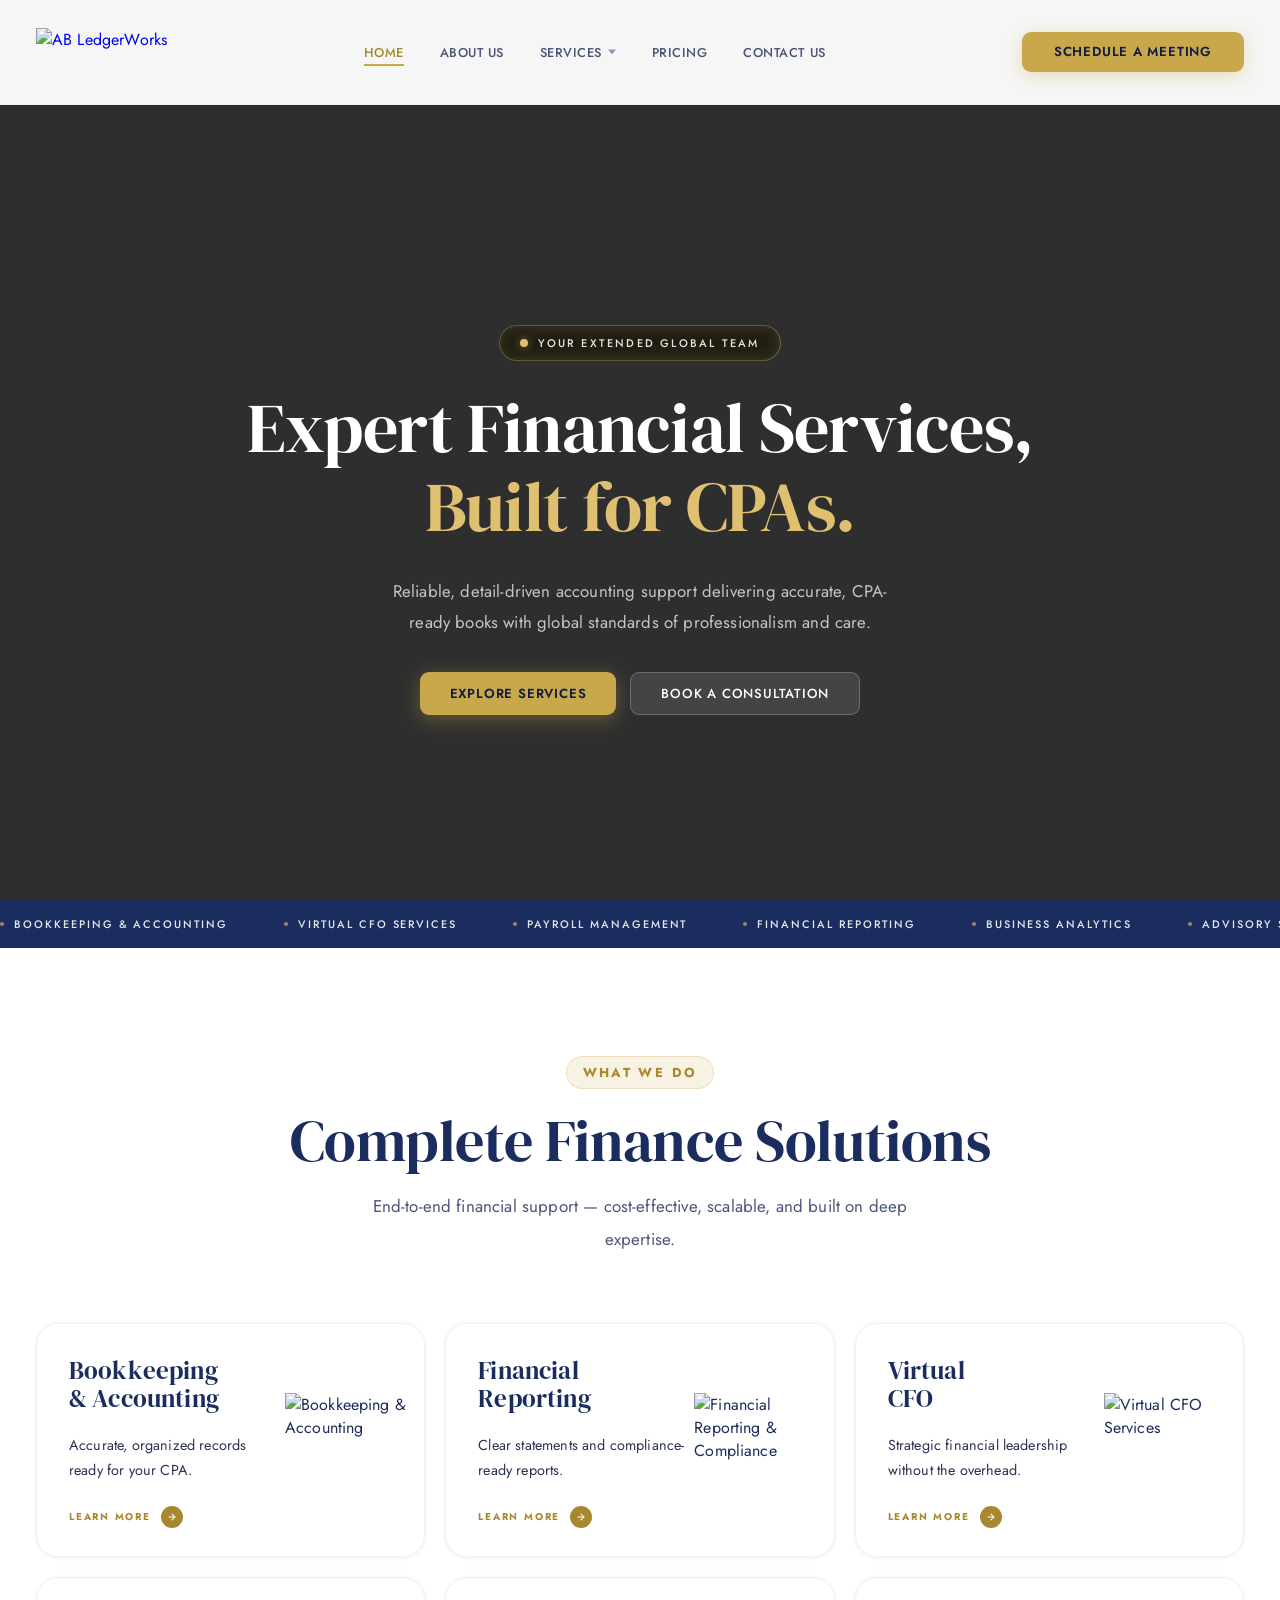
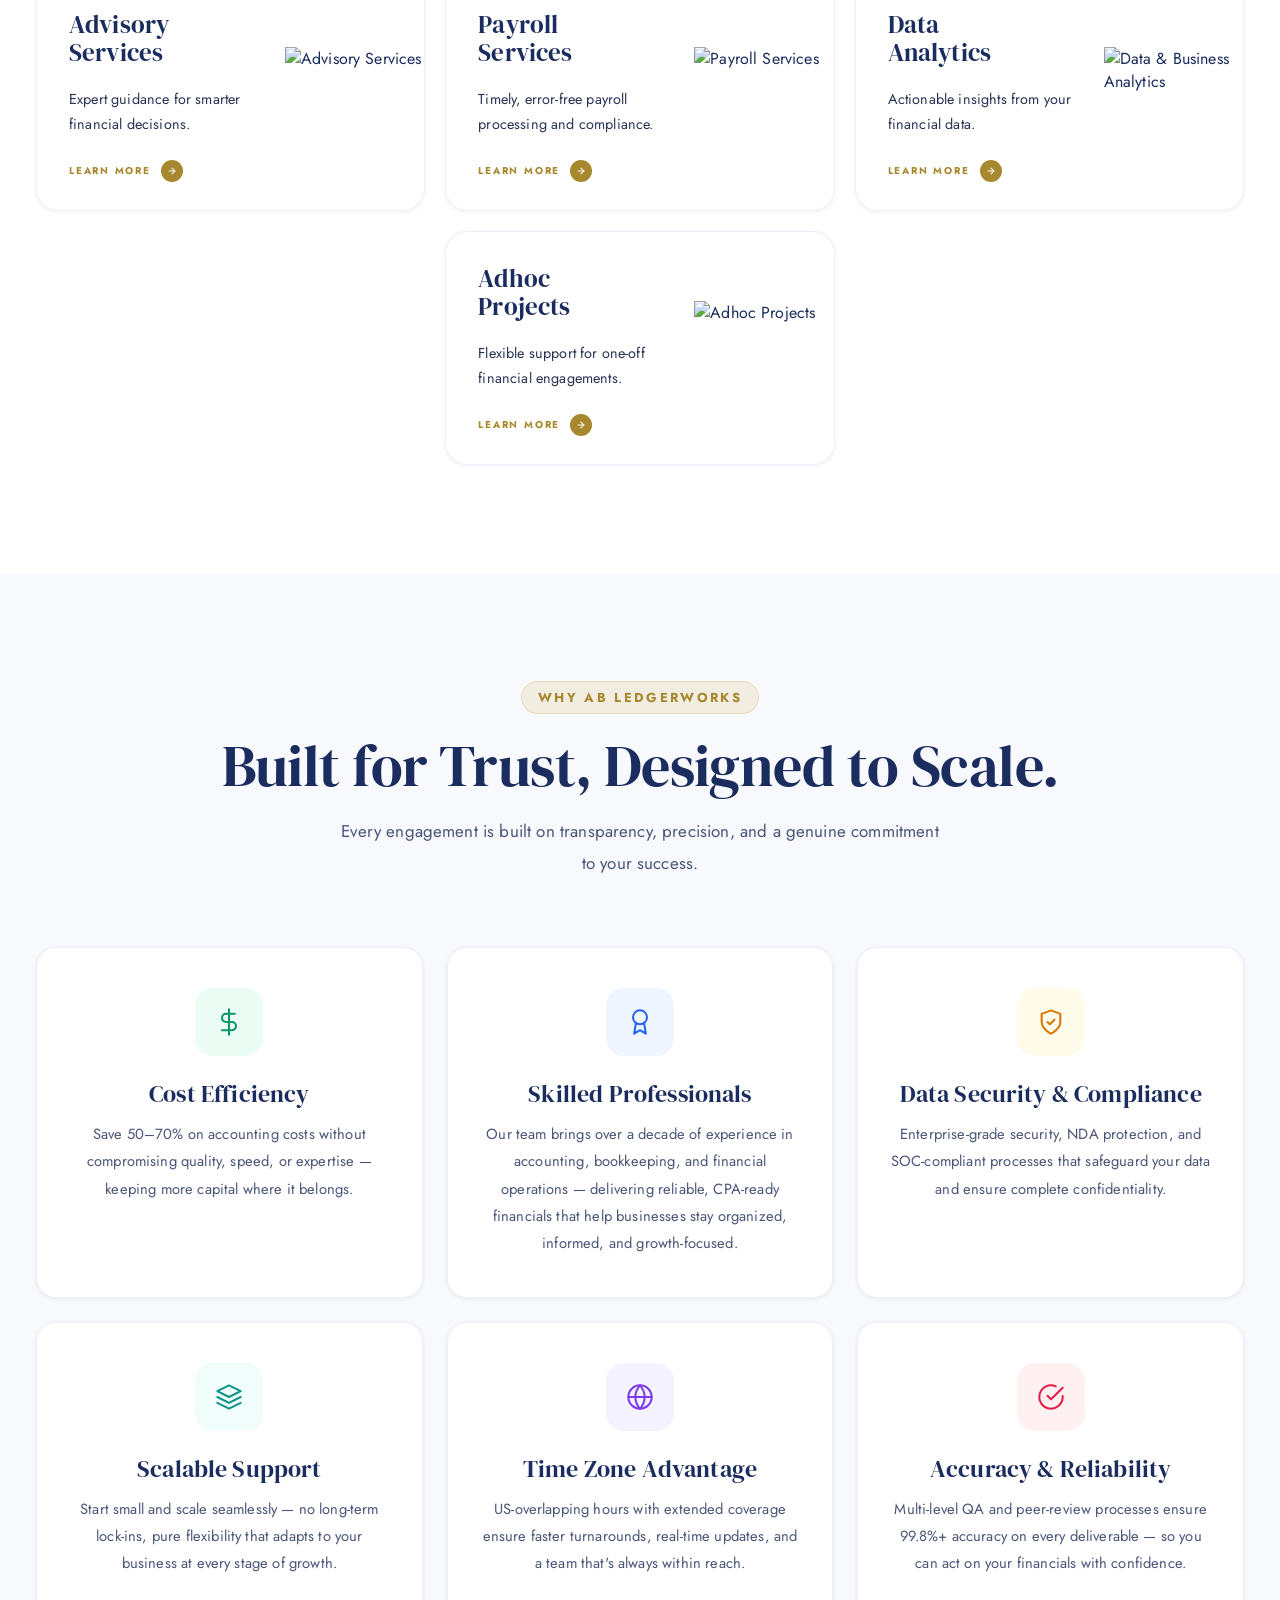
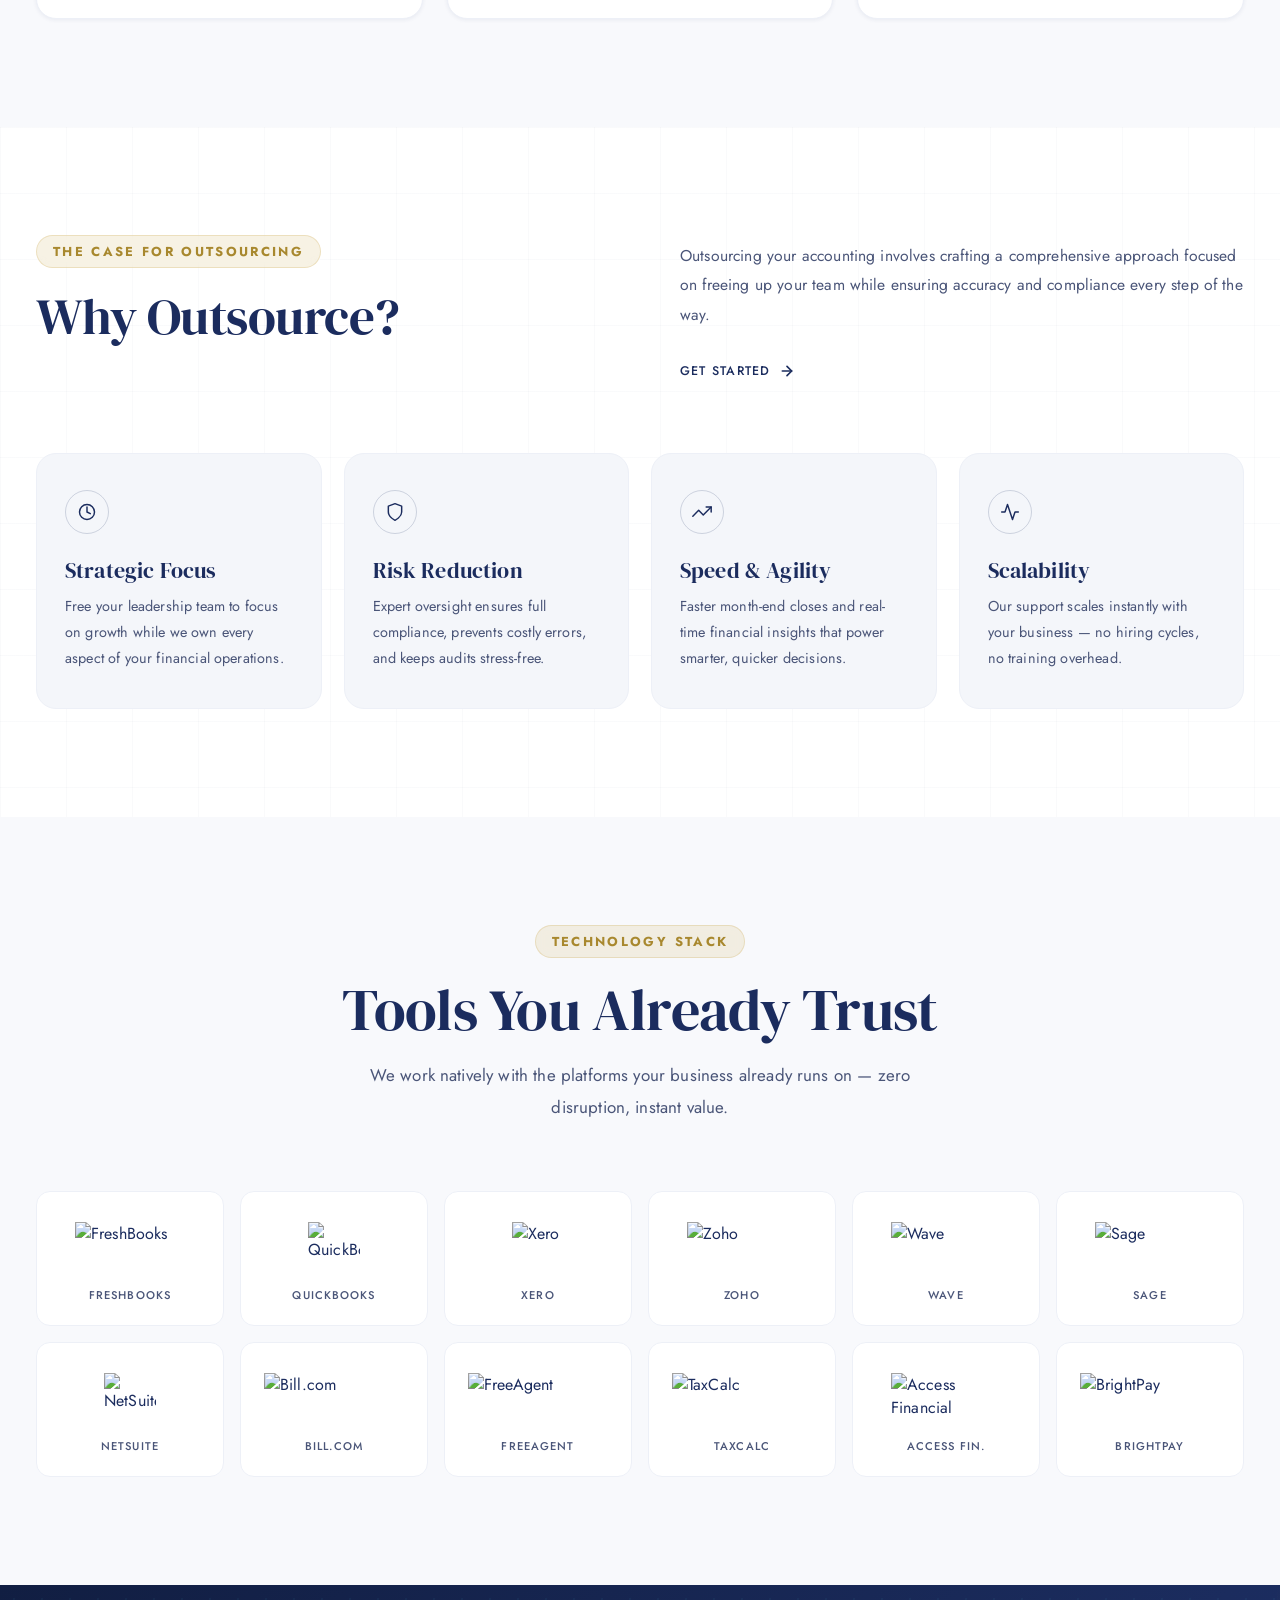
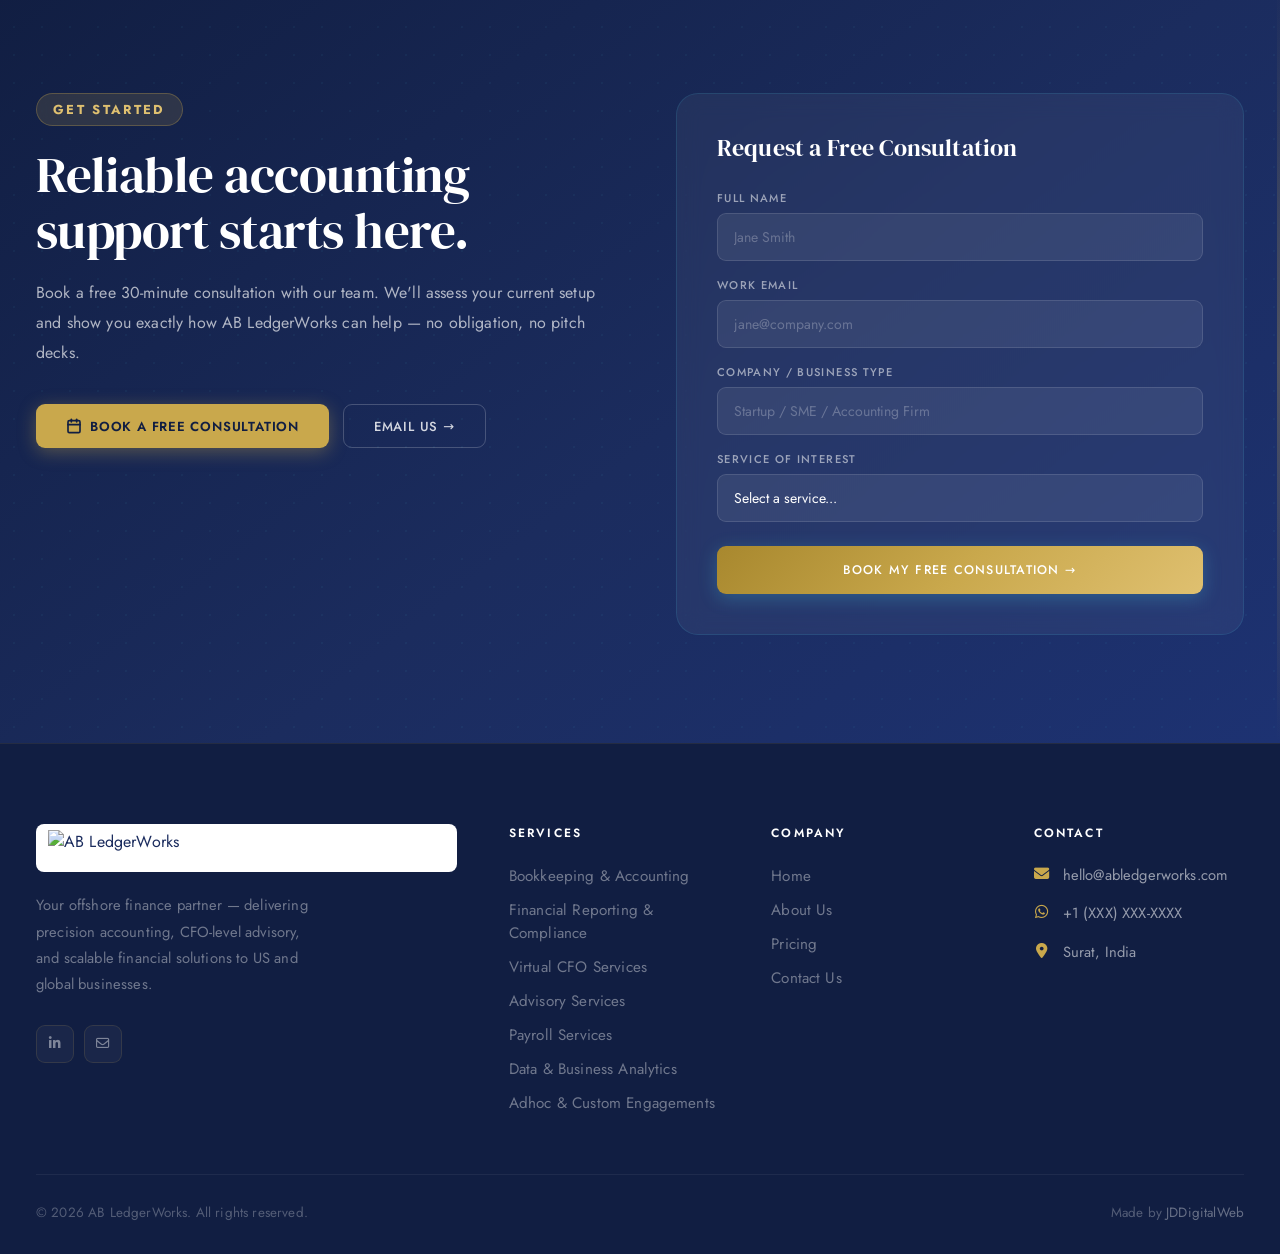
==== index.html @ 90bdaa30 "Consolidate hero animations into global.css utility classes Add .hero-anim-label/title/sub/actions t" ====
﻿<!DOCTYPE html>
<html lang="en">
<head>
<meta charset="UTF-8">
<meta name="viewport" content="width=device-width, initial-scale=1.0">
<title>AB LedgerWorks — Your Extended Global Team</title>
<link href="https://fonts.googleapis.com/css2?family=DM+Serif+Display:ital@0;1&family=Jost:wght@300;400;500;600&display=swap" rel="stylesheet">
<link rel="stylesheet" href="https://cdnjs.cloudflare.com/ajax/libs/font-awesome/6.4.0/css/all.min.css">
<link rel="stylesheet" href="css/global.css">
<script src="js/layout.js" defer></script>
<style>
  /* ── HOME PAGE STYLES ── */


  /* ═══════════════════════════════════════
     HERO
  ═══════════════════════════════════════ */
  #hero {
    width: 100%;
    height: 100vh;
    min-height: 560px;
    position: relative; overflow: hidden;
    display: flex; align-items: center;
    padding: 0;
    background-image: url('hero.jpg');
    background-size: cover; background-position: center top;
  }

  .hero-overlay {
    position: absolute; inset: 0;
    background: rgba(0, 0, 0, 0.82);
  }

  .hero-content {
    position: relative; z-index: 2;
    max-width: 1000px;
    margin: 0 auto;
    text-align: center;
    padding-top: 140px;
  }

  .hero-label {
    display: inline-flex; align-items: center; gap: 10px;
    font-family: var(--font-body);
    font-size: 11px; font-weight: 500; letter-spacing: 0.2em;
    text-transform: uppercase; color: rgba(255,255,255,0.88);
    margin-bottom: 28px;
    background: rgba(201,168,76,0.12);
    border: 1px solid rgba(201,168,76,0.35);
    padding: 9px 20px; border-radius: 100px;
    backdrop-filter: blur(8px);
  }
  .hero-label::before {
    content: ''; display: block; width: 8px; height: 8px;
    border-radius: 50%; flex-shrink: 0;
    background: var(--accent-light);
    box-shadow: 0 0 8px rgba(201,168,76,0.6);
  }


  .hero-label {
  }
  .hero-headline {
    font-family: var(--font-display);
    font-size: clamp(2.8rem, 5.5vw, 4.8rem);
    color: var(--white); line-height: 1.12; margin-bottom: 22px;
    letter-spacing: -0.01em; font-weight: 400;
  }
  .hero-headline em { color: var(--accent-light); font-style: normal; }

  .hero-rotator-wrap {
    display: block;
    position: relative;
    overflow: hidden;
    height: 1.22em;
  }
  .hero-rotator-item {
    display: block;
    position: absolute;
    top: 0; left: 0; right: 0;
    color: var(--accent-light);
    transform: translateY(100%);
    transition: transform 0.5s cubic-bezier(0.22,1,0.36,1);
  }
  .hero-rotator-item.active { transform: translateY(0); }
  .hero-rotator-item.exit   { transform: translateY(-100%); }

  .hero-sub {
    font-family: var(--font-body);
    font-size: 1.05rem; font-weight: 400; color: rgba(255,255,255,0.72);
    line-height: 1.85; max-width: 52ch; margin: 0 auto 34px; letter-spacing: 0.01em;
  }

  .hero-actions {
    display: flex; gap: 14px; flex-wrap: wrap; justify-content: center;
  }

  /* ═══════════════════════════════════════
     MARQUEE
  ═══════════════════════════════════════ */
  .marquee-section { background: var(--navy); padding: 16px 0; overflow: hidden; }
  .marquee-track { display: flex; gap: 56px; animation: marquee 30s linear infinite; white-space: nowrap; }
  .marquee-track:hover { animation-play-state: paused; }
  @keyframes marquee { from{transform:translateX(0);} to{transform:translateX(-50%);} }
  .marquee-item {
    display: flex; align-items: center; gap: 10px;
    color: rgba(255,255,255,0.88); font-family: var(--font-body);
    font-size: 0.68rem; font-weight: 500;
    letter-spacing: 0.18em; text-transform: uppercase; flex-shrink: 0;
  }
  .marquee-dot { width: 4px; height: 4px; border-radius: 50%; background: var(--accent); opacity: 0.75; }

  /* ═══════════════════════════════════════
     SERVICES
  ═══════════════════════════════════════ */
  #services { background: var(--white); }

  .services-intro { text-align: center; max-width: 900px; margin: 0 auto 68px; }
  .services-intro .section-subtitle { margin: 0 auto; }

  .services-grid { display: grid; grid-template-columns: repeat(3, 1fr); gap: 20px; }

  .service-card {
    background: var(--white); border-radius: 22px;
    border: 1px solid var(--grey-100); position: relative; overflow: hidden;
    min-height: 230px; padding: 32px 32px 28px; cursor: default;
    box-shadow: var(--shadow-sm);
    transition: transform 0.3s ease, box-shadow 0.3s ease, border-color 0.3s ease;
  }
  .service-card:hover { transform: translateY(-5px); box-shadow: var(--shadow-lg); border-color: rgba(27,44,94,0.10); }

  .service-card-content { position: relative; z-index: 2; max-width: 65%; }

  .service-title-wrap { margin-bottom: 20px; }
  .service-card-desc {
    font-family: var(--font-body);
    font-size: 0.9rem; font-weight: 400; color: var(--grey-800); line-height: 1.75; margin-bottom: 20px;
  }
  .service-title-main {
    font-family: var(--font-display); font-size: 1.55rem; font-weight: 400;
    color: var(--navy); line-height: 1.15; display: block;
  }
  .service-title-sub {
    font-family: var(--font-display); font-size: 1.55rem; font-weight: 400;
    color: var(--navy); line-height: 1.15; display: block;
  }

  .service-learn-more {
    display: inline-flex; align-items: center; gap: 10px; text-decoration: none;
  }
  .service-learn-btn {
    width: 22px; height: 22px; border-radius: 50%; background: var(--accent-dark);
    display: flex; align-items: center; justify-content: center; flex-shrink: 0;
    transition: background 0.25s, transform 0.25s;
  }
  .service-learn-btn svg { width: 10px; height: 10px; }
  .service-card:hover .service-learn-btn { background: var(--accent-dark); transform: translateX(4px); }
  .service-learn-text {
    font-family: var(--font-body);
    font-size: 0.62rem; font-weight: 700; letter-spacing: 0.18em;
    text-transform: uppercase; color: var(--accent-dark);
  }

  .service-card-visual {
    position: absolute; right: 0; bottom: 0;
    width: 36%; height: 70%; pointer-events: none;
  }
  .service-card-visual img {
    width: 100%; height: 100%; object-fit: contain;
    object-position: right bottom; display: block;
    transition: transform 0.35s ease;
  }
  .service-card:hover .service-card-visual img { transform: scale(1.05) translateY(-5px); }

  .services-grid .service-card:nth-child(7) { grid-column: 2; }

  /* ═══════════════════════════════════════
     WHY US
  ═══════════════════════════════════════ */
  #why-us { background: var(--off-white); }

  .why-us-intro { text-align: center; max-width: 900px; margin: 0 auto 68px; }
  .why-us-intro .section-subtitle { margin: 0 auto; }

  .why-us-grid { display: grid; grid-template-columns: repeat(3, 1fr); gap: 24px; }

  .why-card {
    background: var(--white); border-radius: 20px;
    border: 1px solid var(--grey-100); padding: 40px 32px;
    text-align: center; cursor: default; box-shadow: var(--shadow-sm);
    transition: transform 0.3s ease, box-shadow 0.3s ease, border-color 0.3s ease;
  }
  .why-card:hover { transform: translateY(-5px); box-shadow: var(--shadow-lg); border-color: rgba(27,44,94,0.12); }

  .why-icon-wrap {
    width: 68px; height: 68px; border-radius: 18px;
    display: flex; align-items: center; justify-content: center;
    margin: 0 auto 24px;
  }
  .why-icon-wrap svg { width: 28px; height: 28px; fill: none; stroke-width: 1.75; stroke-linecap: round; stroke-linejoin: round; }

  .wi-green  { background: #ECFDF5; } .wi-green  svg { stroke: #059669; }
  .wi-blue   { background: #EFF6FF; } .wi-blue   svg { stroke: #2563EB; }
  .wi-amber  { background: #FFFBEB; } .wi-amber  svg { stroke: #D97706; }
  .wi-teal   { background: #F0FDFA; } .wi-teal   svg { stroke: #0D9488; }
  .wi-purple { background: #F5F3FF; } .wi-purple svg { stroke: #7C3AED; }
  .wi-rose   { background: #FFF1F2; } .wi-rose   svg { stroke: #E11D48; }

  .why-card-title { font-family: var(--font-display); font-weight: 400; font-size: 1.5rem; color: var(--navy); margin-bottom: 12px; line-height: 1.2; }
  .why-card-desc { font-family: var(--font-body); font-size: 0.92rem; font-weight: 400; color: var(--grey-600); line-height: 1.85; }

  /* ═══════════════════════════════════════
     CTA INTERMEDIATE
  ═══════════════════════════════════════ */
  #cta-intermediate { background: var(--navy); padding: 88px 0; position: relative; overflow: hidden; }
  .cta-int-bg {
    position: absolute; inset: 0;
    background-image: radial-gradient(rgba(27,44,94,0.06) 1.5px, transparent 1.5px);
    background-size: 28px 28px;
  }
  .cta-int-inner {
    position: relative; z-index: 2;
    background: var(--white); border-radius: var(--radius-xl); padding: 64px 60px;
    box-shadow: 0 40px 80px rgba(0,0,0,0.20);
    display: grid; grid-template-columns: 1fr 1fr; gap: 64px; align-items: center;
    overflow: hidden;
  }
  .cta-int-inner::before {
    content: ''; position: absolute; top: -80px; right: -80px;
    width: 260px; height: 260px; border-radius: 50%;
    background: radial-gradient(circle, rgba(43,68,148,0.08), transparent);
    pointer-events: none;
  }
  .cta-int-content { position: relative; z-index: 1; }
  .cta-int-title {
    font-family: var(--font-display);
    font-size: clamp(2rem, 4vw, 2.8rem); color: var(--navy);
    font-weight: 400; margin-bottom: 18px; line-height: 1.1; letter-spacing: -0.01em;
  }
  .cta-int-title span { color: var(--navy-light); }
  .cta-int-desc { font-family: var(--font-body); font-size: 0.98rem; font-weight: 400; color: var(--grey-600); line-height: 1.9; margin-bottom: 36px; }

  .cta-int-visual {
    display: flex; align-items: center; justify-content: center;
    min-height: 260px; position: relative; z-index: 1;
  }

  .finance-illustration { width: 100%; max-width: 580px; height: auto; display: block; object-fit: contain; }

  /* ═══════════════════════════════════════
     WHY OUTSOURCE
  ═══════════════════════════════════════ */
  #why-outsource { background: var(--white); position: relative; overflow: hidden; }
  .why-outsource-grid-bg {
    position: absolute; inset: 0; pointer-events: none;
    background-image:
      linear-gradient(rgba(27,44,94,0.024) 1px, transparent 1px),
      linear-gradient(90deg, rgba(27,44,94,0.024) 1px, transparent 1px);
    background-size: 66px 66px;
  }

  .why-outsource-header {
    display: grid; grid-template-columns: 1fr 1fr; gap: 80px;
    align-items: start; margin-bottom: 72px; position: relative; z-index: 2;
  }
  .why-outsource-title {
    font-family: var(--font-display);
    font-size: clamp(2.4rem, 4.5vw, 3.2rem); color: var(--navy);
    font-weight: 400; line-height: 1.1; letter-spacing: -0.01em;
  }
  .why-outsource-right { padding-top: 6px; }
  .why-outsource-desc { font-family: var(--font-body); font-size: 0.98rem; font-weight: 400; color: var(--grey-600); line-height: 1.9; margin-bottom: 28px; }
  .why-outsource-link {
    display: inline-flex; align-items: center; gap: 8px; color: var(--navy);
    text-decoration: none; font-family: var(--font-body); font-weight: 500;
    font-size: 0.78rem; letter-spacing: 0.1em; text-transform: uppercase;
    transition: color 0.2s, gap 0.2s;
  }
  .why-outsource-link:hover { color: var(--accent-dark); gap: 13px; }

  .why-outsource-cards { display: grid; grid-template-columns: repeat(4, 1fr); gap: 22px; position: relative; z-index: 2; }

  .outsource-card {
    border-radius: 20px; padding: 36px 28px;
    background: #F4F6FA; border: 1px solid var(--grey-100);
    transition: transform 0.3s ease, box-shadow 0.3s ease, background 0.3s ease, border-color 0.3s ease;
    cursor: default;
  }
  .outsource-card:hover { transform: translateY(-4px); box-shadow: var(--shadow-md); background: var(--accent); border-color: var(--accent); }

  .outsource-icon {
    width: 44px; height: 44px; border-radius: 50%;
    display: flex; align-items: center; justify-content: center; margin-bottom: 24px;
    border: 1.5px solid rgba(27,44,94,0.18); background: transparent;
    transition: border-color 0.3s ease;
  }
  .outsource-icon svg { width: 20px; height: 20px; stroke: var(--navy); stroke-width: 1.75; fill: none; stroke-linecap: round; stroke-linejoin: round; transition: stroke 0.3s ease; }
  .outsource-card:hover .outsource-icon { border-color: rgba(255,255,255,0.40); }
  .outsource-card:hover .outsource-icon svg { stroke: var(--white); }

  .outsource-card-title { font-family: var(--font-display); font-weight: 400; font-size: 1.35rem; color: var(--navy); margin-bottom: 10px; line-height: 1.2; transition: color 0.3s ease; }
  .outsource-card:hover .outsource-card-title { color: var(--white); }
  .outsource-card-desc { font-family: var(--font-body); font-size: 0.9rem; font-weight: 400; color: var(--grey-600); line-height: 1.8; transition: color 0.3s ease; }
  .outsource-card:hover .outsource-card-desc { color: rgba(255,255,255,0.80); }

  /* ═══════════════════════════════════════
     TOOLS
  ═══════════════════════════════════════ */
  #tools { background: var(--off-white); }

  .tools-intro { text-align: center; max-width: 900px; margin: 0 auto 68px; }
  .tools-intro .section-subtitle { margin: 0 auto; }

  .tools-grid { display: grid; grid-template-columns: repeat(6, 1fr); gap: 16px; }

  .tool-item {
    background: var(--white); border: 1px solid var(--grey-100); border-radius: var(--radius);
    padding: 30px 16px 22px;
    display: flex; flex-direction: column; align-items: center; justify-content: space-between; gap: 14px;
    position: relative; overflow: hidden;
    transition: transform 0.3s ease, box-shadow 0.3s ease, border-color 0.3s ease;
    cursor: default;
  }
  .tool-item::after {
    content: ''; position: absolute; bottom: 0; left: 0; right: 0; height: 3px;
    background: linear-gradient(90deg, var(--navy-deep), var(--navy-light), #5B8FD4);
    transform: scaleX(0); transform-origin: left; transition: transform 0.3s ease;
  }
  .tool-item:hover { transform: translateY(-5px); box-shadow: var(--shadow-md); border-color: transparent; }
  .tool-item:hover::after { transform: scaleX(1); }
  .tool-item img { width: 52px; height: 52px; object-fit: contain; transition: transform 0.3s ease; }
  .tool-item img.logo-wide  { width: 110px; height: 46px; }
  .tool-item img.logo-xwide { width: 140px; height: 42px; }
  .tool-item:hover img { transform: scale(1.08); }
  .tool-item-name { font-family: var(--font-body); font-size: 0.7rem; font-weight: 500; color: var(--grey-600); text-align: center; letter-spacing: 0.1em; text-transform: uppercase; line-height: 1.3; }

  /* ═══════════════════════════════════════
     CTA FINAL
  ═══════════════════════════════════════ */
  #cta {
    background: linear-gradient(142deg, var(--navy-deep) 0%, var(--navy) 55%, #1d3272 100%);
    position: relative; overflow: hidden;
  }
  .cta-bg {
    position: absolute; inset: 0;
    background-image: radial-gradient(rgba(65,184,213,0.055) 1.5px, transparent 1.5px);
    background-size: 28px 28px;
  }
  .cta-stripe {
    position: absolute; top: 0; right: 0; bottom: 0; width: 3px;
    background: linear-gradient(to bottom, transparent, var(--accent), transparent);
    opacity: 0.30;
  }
  .cta-inner { position: relative; z-index: 2; display: grid; grid-template-columns: 1fr 1fr; gap: 72px; align-items: start; }

  .cta-left .section-label {
    color: var(--accent-light);
    background: rgba(201,168,76,0.15);
    border-color: rgba(201,168,76,0.30);
  }
  .cta-left h2 {
    font-family: var(--font-display);
    font-size: clamp(2.2rem, 4vw, 3.2rem); color: var(--white);
    line-height: 1.1; margin-bottom: 20px; font-weight: 400; letter-spacing: -0.01em;
  }
  .cta-left p { font-family: var(--font-body); font-weight: 400; color: rgba(255,255,255,0.66); font-size: 1rem; line-height: 1.88; margin-bottom: 36px; }
  .cta-actions { display: flex; gap: 14px; flex-wrap: wrap; }

  .cta-social-proof { margin-top: 36px; display: flex; align-items: center; gap: 20px; flex-wrap: wrap; }
  .cta-avatars { display: flex; }
  .cta-avatar {
    width: 30px; height: 30px; border-radius: 50%;
    border: 2px solid rgba(65,184,213,0.32);
    display: flex; align-items: center; justify-content: center;
    font-size: 0.62rem; font-weight: 700; margin-left: -10px;
  }
  .cta-avatar:first-child { margin-left: 0; }
  .cta-avatar.av1 { background: linear-gradient(135deg, var(--navy-mid), var(--navy-light)); color: white; }
  .cta-avatar.av2 { background: linear-gradient(135deg, var(--accent-dark), var(--accent)); color: var(--white); }
  .cta-avatar.av3 { background: linear-gradient(135deg, var(--navy-light), var(--navy-mid)); color: white; }
  .cta-proof-text { color: rgba(255,255,255,0.70); font-size: 0.82rem; font-weight: 500; }
  .cta-rating { color: rgba(255,255,255,0.36); font-size: 0.76rem; }
  .cta-rating strong { color: var(--accent-light); letter-spacing: 0.02em; }

  .cta-form-card {
    background: rgba(255,255,255,0.05); border: 1px solid rgba(65,184,213,0.15);
    border-radius: 22px; padding: 40px; backdrop-filter: blur(12px);
  }
  .cta-form-title { font-family: var(--font-display); color: var(--white); font-weight: 400; font-size: 1.5rem; margin-bottom: 28px; line-height: 1.2; }
  .form-group { margin-bottom: 16px; }
  .form-group label { display: block; color: rgba(255,255,255,0.55); font-family: var(--font-body); font-size: 0.7rem; font-weight: 500; margin-bottom: 7px; letter-spacing: 0.12em; text-transform: uppercase; }
  .form-group input, .form-group select {
    width: 100%; padding: 13px 16px;
    background: rgba(255,255,255,0.07); border: 1px solid rgba(255,255,255,0.12);
    border-radius: 9px; color: var(--white); font-family: var(--font-body);
    font-size: 0.88rem; outline: none; transition: border-color 0.2s ease;
  }
  .form-group input::placeholder { color: rgba(255,255,255,0.26); }
  .form-group input:focus, .form-group select:focus { border-color: rgba(65,184,213,0.42); }
  .form-group select { appearance: none; cursor: pointer; }
  .form-group select option { background: var(--navy-deep); color: var(--white); }
  .cta-form-submit {
    width: 100%; padding: 15px;
    background: linear-gradient(135deg, var(--accent-dark) 0%, var(--accent) 50%, var(--accent-light) 100%);
    color: var(--white); border: none; border-radius: 9px;
    font-family: var(--font-body); font-weight: 500; font-size: 0.78rem;
    letter-spacing: 0.1em; text-transform: uppercase;
    cursor: pointer; margin-top: 8px;
    box-shadow: 0 4px 18px rgba(65,184,213,0.30);
    transition: opacity 0.25s, transform 0.25s, box-shadow 0.25s;
  }
  .cta-form-submit:hover { opacity: 0.92; transform: translateY(-2px); box-shadow: var(--shadow-accent); }
  .cta-form-note { color: rgba(255,255,255,0.30); font-size: 0.72rem; margin-top: 13px; text-align: center; }


  /* ═══════════════════════════════════════
     RESPONSIVE
  ═══════════════════════════════════════ */
  @media (max-width: 1100px) {
    .tools-grid { grid-template-columns: repeat(4, 1fr); }
    .footer-top { grid-template-columns: 1fr 1fr; gap: 40px; }
  }
  @media (max-width: 1024px) {
    .services-grid { grid-template-columns: repeat(2, 1fr); }
    .services-grid .service-card:nth-child(7) { grid-column: auto; }
    .why-outsource-cards { grid-template-columns: repeat(2, 1fr); }
    .cta-int-inner { grid-template-columns: 1fr; gap: 40px; }
    .cta-int-visual { min-height: 180px; }
  }
  @media (max-width: 900px) {
    .section { padding: 84px 0; }
    .why-us-grid { grid-template-columns: repeat(2, 1fr); }
    .why-outsource-header { grid-template-columns: 1fr; gap: 32px; }
    .cta-inner { grid-template-columns: 1fr; gap: 52px; }
  }
  @media (max-width: 768px) {
    .section { padding: 72px 0; }
    .services-grid { grid-template-columns: 1fr; }
    .why-us-grid { grid-template-columns: 1fr; }
    .why-outsource-cards { grid-template-columns: 1fr; }
    .tools-grid { grid-template-columns: repeat(3, 1fr); }
    .footer-top { grid-template-columns: 1fr; gap: 36px; }
    .footer-brand-desc { max-width: 100%; }
    .footer-bottom { flex-direction: column; align-items: flex-start; }
    .hero-stats { gap: 24px; }
  }
  @media (max-width: 540px) {
    .tools-grid { grid-template-columns: repeat(2, 1fr); }
    .hero-headline { font-size: clamp(2rem, 7vw, 2.6rem); }
    .hero-actions { flex-direction: column; }
    .cta-actions { flex-direction: column; }
    .cta-int-inner { padding: 40px 28px; }
  }
</style>
</head>
<body>


<!-- ═══════════════ HERO ═══════════════ -->
<section id="hero" class="page-hero">
  <div class="hero-overlay"></div>
  <div class="container">
    <div class="hero-content">
      <div class="hero-label hero-anim-label">Your Extended Global Team</div>
      <h1 class="hero-headline hero-anim-title">
        Expert Financial Services,
        <span class="hero-rotator-wrap">
          <span class="hero-rotator-item active">Delivered Offshore.</span>
          <span class="hero-rotator-item">Built for CPAs.</span>
          <span class="hero-rotator-item">Trusted Worldwide.</span>
          <span class="hero-rotator-item">On Time, Every Time.</span>
        </span>
      </h1>
      <p class="hero-sub hero-anim-sub">Reliable, detail-driven accounting support delivering accurate, CPA-ready books with global standards of professionalism and care.</p>
      <div class="hero-actions hero-anim-actions">
        <a href="#services" class="btn btn-primary">Explore Services</a>
        <a href="#cta" class="btn btn-glass">Book a Consultation</a>
      </div>
    </div>
  </div>
</section>

<!-- ═══════════════ MARQUEE ═══════════════ -->
<div class="marquee-section">
  <div class="marquee-track">
    <div class="marquee-item"><div class="marquee-dot"></div>Bookkeeping &amp; Accounting</div>
    <div class="marquee-item"><div class="marquee-dot"></div>Virtual CFO Services</div>
    <div class="marquee-item"><div class="marquee-dot"></div>Payroll Management</div>
    <div class="marquee-item"><div class="marquee-dot"></div>Financial Reporting</div>
    <div class="marquee-item"><div class="marquee-dot"></div>Business Analytics</div>
    <div class="marquee-item"><div class="marquee-dot"></div>Advisory Services</div>
    <div class="marquee-item"><div class="marquee-dot"></div>Compliance Support</div>
    <div class="marquee-item"><div class="marquee-dot"></div>Bookkeeping &amp; Accounting</div>
    <div class="marquee-item"><div class="marquee-dot"></div>Virtual CFO Services</div>
    <div class="marquee-item"><div class="marquee-dot"></div>Payroll Management</div>
    <div class="marquee-item"><div class="marquee-dot"></div>Financial Reporting</div>
    <div class="marquee-item"><div class="marquee-dot"></div>Business Analytics</div>
    <div class="marquee-item"><div class="marquee-dot"></div>Advisory Services</div>
    <div class="marquee-item"><div class="marquee-dot"></div>Compliance Support</div>
  </div>
</div>

<!-- ═══════════════ SERVICES ═══════════════ -->
<section id="services" class="section">
  <div class="container">
    <div class="services-intro">
      <div class="section-label">What We Do</div>
      <h2 class="section-title">Complete Finance Solutions</h2>
      <p class="section-subtitle">End-to-end financial support — cost-effective, scalable, and built on deep expertise.</p>
    </div>

    <div class="services-grid">

      <div class="service-card">
        <div class="service-card-content">
          <div class="service-title-wrap">
            <span class="service-title-main">Bookkeeping</span>
            <span class="service-title-sub">&amp; Accounting</span>
          </div>
          <p class="service-card-desc">Accurate, organized records ready for your CPA.</p>
          <a href="services.html#svc-bookkeeping" class="service-learn-more">
            <span class="service-learn-text">Learn More</span>
            <span class="service-learn-btn">
              <svg viewBox="0 0 24 24" fill="none" stroke="white" stroke-width="2.5" stroke-linecap="round" stroke-linejoin="round"><line x1="5" y1="12" x2="19" y2="12"/><polyline points="12 5 19 12 12 19"/></svg>
            </span>
          </a>
        </div>
        <div class="service-card-visual">
          <img src="assests/home/bookkeeping.svg" alt="Bookkeeping &amp; Accounting">
        </div>
      </div>

      <div class="service-card">
        <div class="service-card-content">
          <div class="service-title-wrap">
            <span class="service-title-main">Financial</span>
            <span class="service-title-sub">Reporting</span>
          </div>
          <p class="service-card-desc">Clear statements and compliance-ready reports.</p>
          <a href="services.html#svc-reporting" class="service-learn-more">
            <span class="service-learn-text">Learn More</span>
            <span class="service-learn-btn">
              <svg viewBox="0 0 24 24" fill="none" stroke="white" stroke-width="2.5" stroke-linecap="round" stroke-linejoin="round"><line x1="5" y1="12" x2="19" y2="12"/><polyline points="12 5 19 12 12 19"/></svg>
            </span>
          </a>
        </div>
        <div class="service-card-visual">
          <img src="assests/home/Financial%20Reporting%20%26%20Compliance.svg" alt="Financial Reporting &amp; Compliance">
        </div>
      </div>

      <div class="service-card">
        <div class="service-card-content">
          <div class="service-title-wrap">
            <span class="service-title-main">Virtual</span>
            <span class="service-title-sub">CFO</span>
          </div>
          <p class="service-card-desc">Strategic financial leadership without the overhead.</p>
          <a href="services.html#svc-cfo" class="service-learn-more">
            <span class="service-learn-text">Learn More</span>
            <span class="service-learn-btn">
              <svg viewBox="0 0 24 24" fill="none" stroke="white" stroke-width="2.5" stroke-linecap="round" stroke-linejoin="round"><line x1="5" y1="12" x2="19" y2="12"/><polyline points="12 5 19 12 12 19"/></svg>
            </span>
          </a>
        </div>
        <div class="service-card-visual">
          <img src="assests/home/Virtual%20CFO.svg" alt="Virtual CFO Services">
        </div>
      </div>

      <div class="service-card">
        <div class="service-card-content">
          <div class="service-title-wrap">
            <span class="service-title-main">Advisory</span>
            <span class="service-title-sub">Services</span>
          </div>
          <p class="service-card-desc">Expert guidance for smarter financial decisions.</p>
          <a href="services.html#svc-advisory" class="service-learn-more">
            <span class="service-learn-text">Learn More</span>
            <span class="service-learn-btn">
              <svg viewBox="0 0 24 24" fill="none" stroke="white" stroke-width="2.5" stroke-linecap="round" stroke-linejoin="round"><line x1="5" y1="12" x2="19" y2="12"/><polyline points="12 5 19 12 12 19"/></svg>
            </span>
          </a>
        </div>
        <div class="service-card-visual">
          <img src="assests/home/advisory.svg" alt="Advisory Services">
        </div>
      </div>

      <div class="service-card">
        <div class="service-card-content">
          <div class="service-title-wrap">
            <span class="service-title-main">Payroll</span>
            <span class="service-title-sub">Services</span>
          </div>
          <p class="service-card-desc">Timely, error-free payroll processing and compliance.</p>
          <a href="services.html#svc-payroll" class="service-learn-more">
            <span class="service-learn-text">Learn More</span>
            <span class="service-learn-btn">
              <svg viewBox="0 0 24 24" fill="none" stroke="white" stroke-width="2.5" stroke-linecap="round" stroke-linejoin="round"><line x1="5" y1="12" x2="19" y2="12"/><polyline points="12 5 19 12 12 19"/></svg>
            </span>
          </a>
        </div>
        <div class="service-card-visual">
          <img src="assests/home/payroll.svg" alt="Payroll Services">
        </div>
      </div>

      <div class="service-card">
        <div class="service-card-content">
          <div class="service-title-wrap">
            <span class="service-title-main">Data</span>
            <span class="service-title-sub">Analytics</span>
          </div>
          <p class="service-card-desc">Actionable insights from your financial data.</p>
          <a href="services.html#svc-analytics" class="service-learn-more">
            <span class="service-learn-text">Learn More</span>
            <span class="service-learn-btn">
              <svg viewBox="0 0 24 24" fill="none" stroke="white" stroke-width="2.5" stroke-linecap="round" stroke-linejoin="round"><line x1="5" y1="12" x2="19" y2="12"/><polyline points="12 5 19 12 12 19"/></svg>
            </span>
          </a>
        </div>
        <div class="service-card-visual">
          <img src="assests/home/Data%20%26%20Business%20Analytics.svg" alt="Data &amp; Business Analytics">
        </div>
      </div>

      <div class="service-card">
        <div class="service-card-content">
          <div class="service-title-wrap">
            <span class="service-title-main">Adhoc</span>
            <span class="service-title-sub">Projects</span>
          </div>
          <p class="service-card-desc">Flexible support for one-off financial engagements.</p>
          <a href="services.html#svc-adhoc" class="service-learn-more">
            <span class="service-learn-text">Learn More</span>
            <span class="service-learn-btn">
              <svg viewBox="0 0 24 24" fill="none" stroke="white" stroke-width="2.5" stroke-linecap="round" stroke-linejoin="round"><line x1="5" y1="12" x2="19" y2="12"/><polyline points="12 5 19 12 12 19"/></svg>
            </span>
          </a>
        </div>
        <div class="service-card-visual">
          <img src="assests/home/Adhoc%20Projects.svg" alt="Adhoc Projects">
        </div>
      </div>

    </div>
  </div>
</section>

<!-- ═══════════════ WHY US ═══════════════ -->
<section id="why-us" class="section">
  <div class="container">
    <div class="why-us-intro">
      <div class="section-label">Why AB LedgerWorks</div>
      <h2 class="section-title">Built for Trust, Designed to Scale.</h2>
      <p class="section-subtitle">Every engagement is built on transparency, precision, and a genuine commitment to your success.</p>
    </div>

    <div class="why-us-grid">

      <!-- Cost Efficiency -->
      <div class="why-card">
        <div class="why-icon-wrap wi-green">
          <svg viewBox="0 0 24 24"><line x1="12" y1="1" x2="12" y2="23"/><path d="M17 5H9.5a3.5 3.5 0 0 0 0 7h5a3.5 3.5 0 0 1 0 7H6"/></svg>
        </div>
        <h3 class="why-card-title">Cost Efficiency</h3>
        <p class="why-card-desc">Save 50–70% on accounting costs without compromising quality, speed, or expertise — keeping more capital where it belongs.</p>
      </div>

      <!-- Skilled Professionals -->
      <div class="why-card">
        <div class="why-icon-wrap wi-blue">
          <svg viewBox="0 0 24 24"><circle cx="12" cy="8" r="6"/><path d="M15.477 12.89 17 22l-5-3-5 3 1.523-9.11"/></svg>
        </div>
        <h3 class="why-card-title">Skilled Professionals</h3>
        <p class="why-card-desc">Our team brings over a decade of experience in accounting, bookkeeping, and financial operations — delivering reliable, CPA-ready financials that help businesses stay organized, informed, and growth-focused.</p>
      </div>

      <!-- Data Security -->
      <div class="why-card">
        <div class="why-icon-wrap wi-amber">
          <svg viewBox="0 0 24 24"><path d="M12 22s8-4 8-10V5l-8-3-8 3v7c0 6 8 10 8 10z"/><polyline points="9 12 11 14 15 10"/></svg>
        </div>
        <h3 class="why-card-title">Data Security &amp; Compliance</h3>
        <p class="why-card-desc">Enterprise-grade security, NDA protection, and SOC-compliant processes that safeguard your data and ensure complete confidentiality.</p>
      </div>

      <!-- Scalable Support -->
      <div class="why-card">
        <div class="why-icon-wrap wi-teal">
          <svg viewBox="0 0 24 24"><polygon points="12 2 2 7 12 12 22 7 12 2"/><polyline points="2 17 12 22 22 17"/><polyline points="2 12 12 17 22 12"/></svg>
        </div>
        <h3 class="why-card-title">Scalable Support</h3>
        <p class="why-card-desc">Start small and scale seamlessly — no long-term lock-ins, pure flexibility that adapts to your business at every stage of growth.</p>
      </div>

      <!-- Time Zone Advantage -->
      <div class="why-card">
        <div class="why-icon-wrap wi-purple">
          <svg viewBox="0 0 24 24"><circle cx="12" cy="12" r="10"/><line x1="2" y1="12" x2="22" y2="12"/><path d="M12 2a15.3 15.3 0 0 1 4 10 15.3 15.3 0 0 1-4 10 15.3 15.3 0 0 1-4-10 15.3 15.3 0 0 1 4-10z"/></svg>
        </div>
        <h3 class="why-card-title">Time Zone Advantage</h3>
        <p class="why-card-desc">US-overlapping hours with extended coverage ensure faster turnarounds, real-time updates, and a team that's always within reach.</p>
      </div>

      <!-- Accuracy & Reliability -->
      <div class="why-card">
        <div class="why-icon-wrap wi-rose">
          <svg viewBox="0 0 24 24"><path d="M22 11.08V12a10 10 0 1 1-5.93-9.14"/><polyline points="22 4 12 14.01 9 11.01"/></svg>
        </div>
        <h3 class="why-card-title">Accuracy &amp; Reliability</h3>
        <p class="why-card-desc">Multi-level QA and peer-review processes ensure 99.8%+ accuracy on every deliverable — so you can act on your financials with confidence.</p>
      </div>

    </div>
  </div>
</section>


<!-- ═══════════════ WHY OUTSOURCING ═══════════════ -->
<section id="why-outsource" class="section">
  <div class="why-outsource-grid-bg"></div>
  <div class="container">

    <div class="why-outsource-header">
      <div>
        <div class="section-label">The Case for Outsourcing</div>
        <h2 class="why-outsource-title">Why Outsource?</h2>
      </div>
      <div class="why-outsource-right">
        <p class="why-outsource-desc">Outsourcing your accounting involves crafting a comprehensive approach focused on freeing up your team while ensuring accuracy and compliance every step of the way.</p>
        <a href="#cta" class="why-outsource-link">
          Get Started
          <svg width="16" height="16" viewBox="0 0 24 24" fill="none" stroke="currentColor" stroke-width="2.5" stroke-linecap="round" stroke-linejoin="round"><line x1="5" y1="12" x2="19" y2="12"/><polyline points="12 5 19 12 12 19"/></svg>
        </a>
      </div>
    </div>

    <div class="why-outsource-cards">

      <div class="outsource-card">
        <div class="outsource-icon">
          <svg viewBox="0 0 24 24"><circle cx="12" cy="12" r="9"/><path d="M12 6v6l4 2"/></svg>
        </div>
        <div class="outsource-card-title">Strategic Focus</div>
        <div class="outsource-card-desc">Free your leadership team to focus on growth while we own every aspect of your financial operations.</div>
      </div>

      <div class="outsource-card">
        <div class="outsource-icon">
          <svg viewBox="0 0 24 24"><path d="M12 22s8-4 8-10V5l-8-3-8 3v7c0 6 8 10 8 10z"/></svg>
        </div>
        <div class="outsource-card-title">Risk Reduction</div>
        <div class="outsource-card-desc">Expert oversight ensures full compliance, prevents costly errors, and keeps audits stress-free.</div>
      </div>

      <div class="outsource-card">
        <div class="outsource-icon">
          <svg viewBox="0 0 24 24"><polyline points="23 6 13.5 15.5 8 10 1 17"/><polyline points="17 6 23 6 23 12"/></svg>
        </div>
        <div class="outsource-card-title">Speed &amp; Agility</div>
        <div class="outsource-card-desc">Faster month-end closes and real-time financial insights that power smarter, quicker decisions.</div>
      </div>

      <div class="outsource-card">
        <div class="outsource-icon">
          <svg viewBox="0 0 24 24"><polyline points="22 12 18 12 15 21 9 3 6 12 2 12"/></svg>
        </div>
        <div class="outsource-card-title">Scalability</div>
        <div class="outsource-card-desc">Our support scales instantly with your business — no hiring cycles, no training overhead.</div>
      </div>

    </div>
  </div>
</section>

<!-- ═══════════════ TOOLS ═══════════════ -->
<section id="tools" class="section">
  <div class="container">
    <div class="tools-intro">
      <div class="section-label">Technology Stack</div>
      <h2 class="section-title">Tools You Already Trust</h2>
      <p class="section-subtitle">We work natively with the platforms your business already runs on — zero disruption, instant value.</p>
    </div>

    <div class="tools-grid">
      <div class="tool-item">
        <img src="assests/home/tools_logo/freshbooks.svg" alt="FreshBooks" class="logo-wide">
        <span class="tool-item-name">FreshBooks</span>
      </div>
      <div class="tool-item">
        <img src="assests/home/tools_logo/quickbooks.svg" alt="QuickBooks">
        <span class="tool-item-name">QuickBooks</span>
      </div>
      <div class="tool-item">
        <img src="assests/home/tools_logo/xero.svg" alt="Xero">
        <span class="tool-item-name">Xero</span>
      </div>
      <div class="tool-item">
        <img src="assests/home/tools_logo/zoho.svg" alt="Zoho" class="logo-wide">
        <span class="tool-item-name">Zoho</span>
      </div>
      <div class="tool-item">
        <img src="assests/home/tools_logo/wave.png" alt="Wave" class="logo-wide">
        <span class="tool-item-name">Wave</span>
      </div>
      <div class="tool-item">
        <img src="assests/home/tools_logo/sage.svg" alt="Sage" class="logo-wide">
        <span class="tool-item-name">Sage</span>
      </div>
      <div class="tool-item">
        <img src="assests/home/tools_logo/netsuite.svg" alt="NetSuite">
        <span class="tool-item-name">NetSuite</span>
      </div>
      <div class="tool-item">
        <img src="assests/home/tools_logo/bill_com.png" alt="Bill.com" class="logo-xwide">
        <span class="tool-item-name">Bill.com</span>
      </div>
      <div class="tool-item">
        <img src="assests/home/tools_logo/free_agent.png" alt="FreeAgent" class="logo-xwide">
        <span class="tool-item-name">FreeAgent</span>
      </div>
      <div class="tool-item">
        <img src="assests/home/tools_logo/taxcalc.png" alt="TaxCalc" class="logo-xwide">
        <span class="tool-item-name">TaxCalc</span>
      </div>
      <div class="tool-item">
        <img src="assests/home/tools_logo/Access%20financial.svg" alt="Access Financial" class="logo-wide">
        <span class="tool-item-name">Access Fin.</span>
      </div>
      <div class="tool-item">
        <img src="assests/home/tools_logo/bright%20pay.png" alt="BrightPay" class="logo-xwide">
        <span class="tool-item-name">BrightPay</span>
      </div>
    </div>

  </div>
</section>

<!-- ═══════════════ CTA FINAL ═══════════════ -->
<section id="cta" class="section">
  <div class="cta-bg"></div>
  <div class="cta-stripe"></div>
  <div class="container">
    <div class="cta-inner">

      <div class="cta-left">
        <div class="section-label">Get Started</div>
        <h2>Reliable accounting support starts here.</h2>
        <p>Book a free 30-minute consultation with our team. We'll assess your current setup and show you exactly how AB LedgerWorks can help — no obligation, no pitch decks.</p>
        <div class="cta-actions">
          <a href="#cta" class="btn btn-primary">
            <svg width="16" height="16" viewBox="0 0 24 24" fill="none" stroke="currentColor" stroke-width="2.5" stroke-linecap="round" stroke-linejoin="round"><rect x="3" y="4" width="18" height="18" rx="2"/><line x1="16" y1="2" x2="16" y2="6"/><line x1="8" y1="2" x2="8" y2="6"/><line x1="3" y1="10" x2="21" y2="10"/></svg>
            Book a Free Consultation
          </a>
          <a href="mailto:hello@ableagerworks.com" class="btn btn-outline-white">Email Us →</a>
        </div>
      </div>

      <div>
        <div class="cta-form-card">
          <div class="cta-form-title">Request a Free Consultation</div>
          <form name="home-consultation" method="POST" netlify>
            <input type="hidden" name="form-name" value="home-consultation">
            <div class="form-group">
              <label>Full Name</label>
              <input type="text" name="name" placeholder="Jane Smith">
            </div>
            <div class="form-group">
              <label>Work Email</label>
              <input type="email" name="email" placeholder="jane@company.com">
            </div>
            <div class="form-group">
              <label>Company / Business Type</label>
              <input type="text" name="company" placeholder="Startup / SME / Accounting Firm">
            </div>
            <div class="form-group">
              <label>Service of Interest</label>
              <select name="service">
                <option value="">Select a service...</option>
                <option>Bookkeeping &amp; Accounting</option>
                <option>Virtual CFO Services</option>
                <option>Payroll Services</option>
                <option>Financial Reporting</option>
                <option>Data &amp; Business Analytics</option>
                <option>Advisory Services</option>
                <option>Adhoc Project</option>
              </select>
            </div>
            <button type="button" class="cta-form-submit" onclick="handleSubmit(this)">Book My Free Consultation →</button>
          </form>
        </div>
      </div>

    </div>
  </div>
</section>

<script>
  /* ── HOME PAGE JS ── */
  (function() {
    const items = document.querySelectorAll('.hero-rotator-item');
    let current = 0;
    setInterval(() => {
      const prev = current;
      current = (current + 1) % items.length;
      items[prev].classList.remove('active');
      items[prev].classList.add('exit');
      items[current].classList.add('active');
      setTimeout(() => {
        items[prev].style.transition = 'none';
        items[prev].classList.remove('exit');
        items[prev].offsetHeight;
        items[prev].style.transition = '';
      }, 500);
    }, 3000);
  })();

  async function handleSubmit(btn) {
    const form = btn.closest('form');
    btn.disabled = true;
    try {
      await fetch('/', {
        method: 'POST',
        headers: { 'Content-Type': 'application/x-www-form-urlencoded' },
        body: new URLSearchParams(new FormData(form)).toString()
      });
    } catch(e) {}
    btn.textContent = '✓ Request Sent! We\'ll be in touch within 24h';
    btn.style.background = 'rgba(255,255,255,0.12)';
    btn.style.color = 'var(--accent-light)';
  }
</script>
</body>
</html>
---- css/global.css ----
/* ═══════════════════════════════════════
   AB LEDGERWORKS — GLOBAL STYLESHEET
   Shared across all pages
═══════════════════════════════════════ */

/* ─── TOKENS ─── */
:root {
  --navy:         #1B2C5E;
  --navy-deep:    #111E42;
  --navy-mid:     #213570;
  --navy-light:   #2B4494;
  --accent:       #C9A84C;
  --accent-light: #DFC070;
  --accent-dark:  #A8882E;
  --accent-glow:  rgba(201,168,76,0.15);
  --silver:       #8C9BB5;
  --white:        #FFFFFF;
  --off-white:    #F8F9FC;
  --grey-50:      #F4F6FA;
  --grey-100:     #EDF0F7;
  --grey-200:     #D8DDEC;
  --grey-300:     #B8C2D8;
  --grey-400:     #8C9BB5;
  --grey-600:     #4A5578;
  --grey-800:     #2A3355;
  --font-display: 'DM Serif Display', Georgia, serif;
  --font-body:    'Jost', system-ui, sans-serif;
  --shadow-sm:    0 1px 4px rgba(27,44,94,0.07);
  --shadow-md:    0 4px 20px rgba(27,44,94,0.12);
  --shadow-lg:    0 16px 52px rgba(27,44,94,0.18);
  --shadow-accent: 0 8px 32px rgba(201,168,76,0.30);
  --radius:       14px;
  --radius-lg:    22px;
  --radius-xl:    32px;
}

/* ─── RESET ─── */
*, *::before, *::after { box-sizing: border-box; margin: 0; padding: 0; }
html { scroll-behavior: smooth; }
body {
  font-family: var(--font-body);
  font-size: 16px;
  font-weight: 400;
  color: var(--navy);
  background: var(--white);
  overflow-x: hidden;
  -webkit-font-smoothing: antialiased;
  letter-spacing: 0.01em;
}

/* ─── UTILITY ─── */
.container { max-width: 1320px; margin: 0 auto; padding: 0 36px; }
.section { padding: 108px 0; }

/* ─── SECTION TYPOGRAPHY ─── */
.section-label {
  display: inline-flex; align-items: center;
  font-family: var(--font-body);
  font-size: 13px; font-weight: 700; letter-spacing: 0.18em;
  text-transform: uppercase; color: var(--accent-dark); margin-bottom: 20px;
  background: var(--accent-glow);
  border: 1px solid rgba(201,168,76,0.25);
  border-radius: 100px;
  padding: 6px 16px;
  backdrop-filter: blur(6px); -webkit-backdrop-filter: blur(6px);
}
.section-title {
  font-family: var(--font-display);
  font-size: clamp(2.6rem, 4.5vw, 3.6rem);
  color: var(--navy); line-height: 1.1; margin-bottom: 18px;
  font-weight: 400; letter-spacing: -0.01em;
}
.section-subtitle {
  font-family: var(--font-body);
  font-size: 1.06rem; font-weight: 400; color: var(--grey-600); line-height: 1.9; max-width: 60ch;
}

/* ─── BUTTONS ─── */
.btn {
  display: inline-flex; align-items: center; gap: 8px;
  padding: 14px 30px; border-radius: 9px; font-family: var(--font-body);
  font-size: 0.82rem; font-weight: 500; cursor: pointer;
  text-decoration: none; border: none; line-height: 1;
  letter-spacing: 0.06em; text-transform: uppercase;
}
.btn-primary {
  background: var(--accent);
  color: var(--navy-deep); font-weight: 600;
  box-shadow: 0 4px 18px rgba(201,168,76,0.36);
  transition: transform 0.25s, box-shadow 0.25s, background 0.25s;
}
.btn-primary:hover { background: var(--accent-dark); transform: translateY(-2px); box-shadow: var(--shadow-accent); }
.btn-outline {
  background: transparent; color: var(--navy); border: 1.5px solid var(--grey-200);
  transition: border-color 0.2s, color 0.2s, background 0.2s;
}
.btn-outline:hover { border-color: var(--accent); color: var(--accent-dark); background: var(--accent-glow); }
.btn-outline-white {
  background: transparent; color: rgba(255,255,255,0.82);
  border: 1.5px solid rgba(255,255,255,0.20);
  transition: border-color 0.2s, color 0.2s, background 0.2s;
}
.btn-outline-white:hover { border-color: rgba(255,255,255,0.6); color: var(--white); background: rgba(255,255,255,0.08); }
.btn-glass {
  background: rgba(255,255,255,0.10); color: var(--white);
  border: 1.5px solid rgba(255,255,255,0.22);
  backdrop-filter: blur(10px); -webkit-backdrop-filter: blur(10px);
  transition: background 0.25s, border-color 0.25s, color 0.25s, box-shadow 0.25s;
}
.btn-glass:hover {
  background: var(--accent); border-color: var(--accent);
  color: var(--white); box-shadow: var(--shadow-accent);
}
.btn-navy {
  background: var(--navy); color: var(--white);
  box-shadow: 0 4px 18px rgba(27,44,94,0.30);
  transition: background 0.25s, transform 0.25s, box-shadow 0.25s;
}
.btn-navy:hover { background: var(--navy-light); transform: translateY(-2px); box-shadow: 0 8px 28px rgba(27,44,94,0.38); }

/* ─── HERO ANIMATIONS (shared across all pages) ─── */
@keyframes heroFadeUp {
  from { opacity: 0; transform: translateY(32px); filter: blur(4px); }
  to   { opacity: 1; transform: translateY(0);    filter: blur(0); }
}
@keyframes heroSectionFade {
  from { opacity: 0; transform: scale(1.025); }
  to   { opacity: 1; transform: scale(1); }
}
.page-hero {
  animation: heroSectionFade 1s cubic-bezier(0.22,1,0.36,1) both;
}
/* Utility classes — add to hero label/title/sub/actions elements */
.hero-anim-label   { animation: heroFadeUp 0.7s cubic-bezier(0.22,1,0.36,1) 0.10s both; }
.hero-anim-title   { animation: heroFadeUp 0.8s cubic-bezier(0.22,1,0.36,1) 0.25s both; }
.hero-anim-sub     { animation: heroFadeUp 0.7s cubic-bezier(0.22,1,0.36,1) 0.42s both; }
.hero-anim-actions { animation: heroFadeUp 0.7s cubic-bezier(0.22,1,0.36,1) 0.56s both; }

/* ─── SCROLL PROGRESS ─── */
.scroll-progress {
  position: fixed; top: 0; left: 0; height: 3px;
  background: linear-gradient(90deg, var(--navy-deep), var(--navy-light), #5B8FD4);
  z-index: 200; width: 0%; transition: width 0.1s linear;
}

/* ═══════════════════════════════════════
   NAVBAR
═══════════════════════════════════════ */
nav {
  position: fixed; top: 0; left: 0; right: 0; z-index: 100;
  padding: 28px 0;
  background: rgba(255,255,255,0.96);
  backdrop-filter: blur(14px); -webkit-backdrop-filter: blur(14px);
  box-shadow: 0 1px 0 rgba(27,44,94,0.08);
  border-bottom: 1px solid var(--grey-100);
  transition: padding 0.3s ease, box-shadow 0.3s ease;
}
nav.scrolled {
  padding: 20px 0;
  box-shadow: 0 4px 28px rgba(27,44,94,0.10);
  border-bottom-color: var(--grey-200);
}
nav .container { display: flex; align-items: center; justify-content: space-between; gap: 24px; }

.nav-logo { display: flex; align-items: center; gap: 14px; text-decoration: none; flex-shrink: 0; order: 1; }
.nav-logo-img { height: 48px; width: auto; object-fit: contain; }

.nav-links { display: flex; align-items: center; gap: 36px; list-style: none; flex: 1; justify-content: center; order: 2; }
.nav-item { position: relative; }
.nav-item > a {
  display: flex; align-items: center; gap: 5px; color: var(--grey-600);
  text-decoration: none; font-size: 0.8rem; font-weight: 500;
  letter-spacing: 0.04em; text-transform: uppercase;
  transition: color 0.2s; position: relative;
}
.nav-item > a::after {
  content: ''; position: absolute; bottom: -4px; left: 0; right: 0;
  height: 1.5px; background: var(--accent);
  transform: scaleX(0); transition: transform 0.25s ease;
}
.nav-item > a:hover,
.nav-item > a.active { color: var(--accent-dark); }
.nav-item > a:hover::after,
.nav-item > a.active::after { transform: scaleX(1); }

.dropdown-toggle { padding-right: 14px; }
.dropdown-toggle::before {
  content: ''; position: absolute; right: 0; top: 50%;
  transform: translateY(-50%); width: 0; height: 0;
  border-left: 4px solid transparent; border-right: 4px solid transparent;
  border-top: 5px solid var(--grey-400);
  transition: transform 0.3s, border-top-color 0.2s; pointer-events: none;
}
.nav-item:hover > a.dropdown-toggle::before { transform: translateY(-50%) rotate(180deg); border-top-color: var(--accent-dark); }
.nav-item > a.dropdown-toggle::after { display: none; }

.dropdown-menu {
  position: absolute; top: 100%; left: -16px; min-width: 290px;
  background: var(--white); border: 1px solid var(--grey-100); border-radius: 16px;
  box-shadow: 0 16px 44px rgba(27,44,94,0.14);
  margin-top: 10px; opacity: 0; visibility: hidden;
  transform: translateY(-6px); transition: all 0.25s ease;
  padding: 8px 0; z-index: 101;
}
.nav-item:hover .dropdown-menu { opacity: 1; visibility: visible; transform: translateY(0); }
.dropdown-menu a {
  display: block; padding: 11px 20px; color: var(--grey-600);
  text-decoration: none; font-size: 0.86rem; font-weight: 500;
  transition: all 0.2s; border-left: 2px solid transparent;
}
.dropdown-menu a:hover { background: var(--grey-50); color: var(--accent-dark); border-left-color: var(--accent); padding-left: 24px; }
.dropdown-menu .dropdown-title {
  padding: 12px 20px 8px; color: var(--navy); font-weight: 700;
  font-size: 0.74rem; text-transform: uppercase; letter-spacing: 0.11em;
  border-bottom: 1px solid var(--grey-100);
}

.nav-cta { display: flex; align-items: center; gap: 12px; flex-shrink: 0; order: 3; }

.hamburger {
  display: none; flex-direction: column; gap: 5px; cursor: pointer;
  padding: 4px; background: none; border: none; order: 3; margin-left: auto;
}
.hamburger span { display: block; width: 22px; height: 2px; background: var(--navy); border-radius: 2px; transition: all 0.3s ease; }
.hamburger.active span:nth-child(1) { transform: translateY(7px) rotate(45deg); }
.hamburger.active span:nth-child(2) { opacity: 0; transform: scaleX(0); }
.hamburger.active span:nth-child(3) { transform: translateY(-7px) rotate(-45deg); }

.mobile-menu {
  display: none; position: fixed; top: 62px; left: 0; right: 0;
  background: var(--navy-deep); flex-direction: column;
  z-index: 99; max-height: calc(100vh - 62px); overflow-y: auto; padding: 20px 0;
}
.mobile-menu.active { display: flex; }
.mobile-menu > a, .mobile-menu .mobile-dropdown-toggle {
  padding: 14px 24px; color: rgba(255,255,255,0.8); text-decoration: none;
  font-size: 0.9rem; font-weight: 500;
  border-bottom: 1px solid rgba(27,44,94,0.25);
  transition: all 0.2s; display: flex; align-items: center; justify-content: space-between;
  background: none; border: none; cursor: pointer; width: 100%;
}
.mobile-menu > a:hover, .mobile-menu .mobile-dropdown-toggle:hover { background: rgba(43,68,148,0.30); color: var(--white); }
.mobile-dropdown-menu { display: none; flex-direction: column; background: rgba(0,0,0,0.2); }
.mobile-dropdown-menu.active { display: flex; }
.mobile-dropdown-menu a {
  padding: 11px 40px; color: rgba(255,255,255,0.68); text-decoration: none;
  font-size: 0.85rem; border-bottom: 1px solid rgba(27,44,94,0.15);
}
.mobile-dropdown-menu a:hover { background: rgba(43,68,148,0.25); color: rgba(255,255,255,0.95); }

/* ═══════════════════════════════════════
   FOOTER
═══════════════════════════════════════ */
footer { background: var(--navy-deep); padding: 80px 0 32px; border-top: 1px solid rgba(201,168,76,0.10); }
.footer-top { display: grid; grid-template-columns: 2fr 1fr 1fr 1fr; gap: 52px; margin-bottom: 60px; }

.footer-logo-img { height: 48px; width: auto; object-fit: contain; display: block; margin-bottom: 20px; background: var(--white); padding: 6px 12px; border-radius: 8px; }
.footer-brand-desc { color: rgba(255,255,255,0.40); font-size: 0.92rem; line-height: 1.78; max-width: 280px; margin-bottom: 28px; }
.footer-social { display: flex; gap: 10px; }
.footer-social a {
  width: 38px; height: 38px; border-radius: 9px;
  background: rgba(255,255,255,0.04); border: 1px solid rgba(201,168,76,0.14);
  display: flex; align-items: center; justify-content: center;
  color: rgba(255,255,255,0.44); text-decoration: none; font-size: 0.85rem;
  transition: background 0.25s, border-color 0.25s, color 0.25s;
}
.footer-social a:hover { background: var(--accent); border-color: var(--accent); color: var(--navy-deep); }
.footer-col-title { font-family: var(--font-body); color: var(--white); font-weight: 600; font-size: 0.75rem; text-transform: uppercase; letter-spacing: 0.18em; margin-bottom: 22px; }
.footer-links { list-style: none; display: flex; flex-direction: column; gap: 11px; }
.footer-links a { font-family: var(--font-body); color: rgba(255,255,255,0.40); font-size: 0.95rem; font-weight: 400; text-decoration: none; transition: color 0.2s; }
.footer-links a:hover { color: var(--accent-light); }
.footer-contact-item { display: flex; align-items: flex-start; gap: 13px; margin-bottom: 16px; }
.contact-icon { color: var(--accent); flex-shrink: 0; font-size: 0.95rem; width: 1rem; display: flex; align-items: center; justify-content: center; margin-top: 2px; }
.footer-contact-item span, .footer-contact-item a { color: rgba(255,255,255,0.56); font-size: 0.92rem; line-height: 1.5; text-decoration: none; transition: color 0.2s; }
.footer-contact-item a:hover { color: var(--accent-light); }
.footer-bottom {
  border-top: 1px solid rgba(255,255,255,0.06); padding-top: 28px;
  display: flex; justify-content: space-between; align-items: center; flex-wrap: wrap; gap: 16px;
}
.footer-copy { color: rgba(255,255,255,0.28); font-size: 0.84rem; }
.footer-credit { color: rgba(255,255,255,0.28); font-size: 0.84rem; }
.footer-credit a { color: rgba(255,255,255,0.36); text-decoration: none; transition: color 0.2s; }
.footer-credit a:hover { color: var(--accent-light); }

/* ═══════════════════════════════════════
   RESPONSIVE — SHARED
═══════════════════════════════════════ */
@media (max-width: 1100px) {
  .footer-top { grid-template-columns: 1fr 1fr; gap: 40px; }
}
@media (max-width: 900px) {
  .nav-links, .nav-cta { display: none; }
  .hamburger { display: flex; }
  .section { padding: 84px 0; }
}
@media (max-width: 768px) {
  nav { padding: 10px 0; }
  .nav-logo-img { height: 36px; }
  .section { padding: 72px 0; }
  .footer-top { grid-template-columns: 1fr; gap: 36px; }
  .footer-brand-desc { max-width: 100%; }
  .footer-bottom { flex-direction: column; align-items: flex-start; }
}
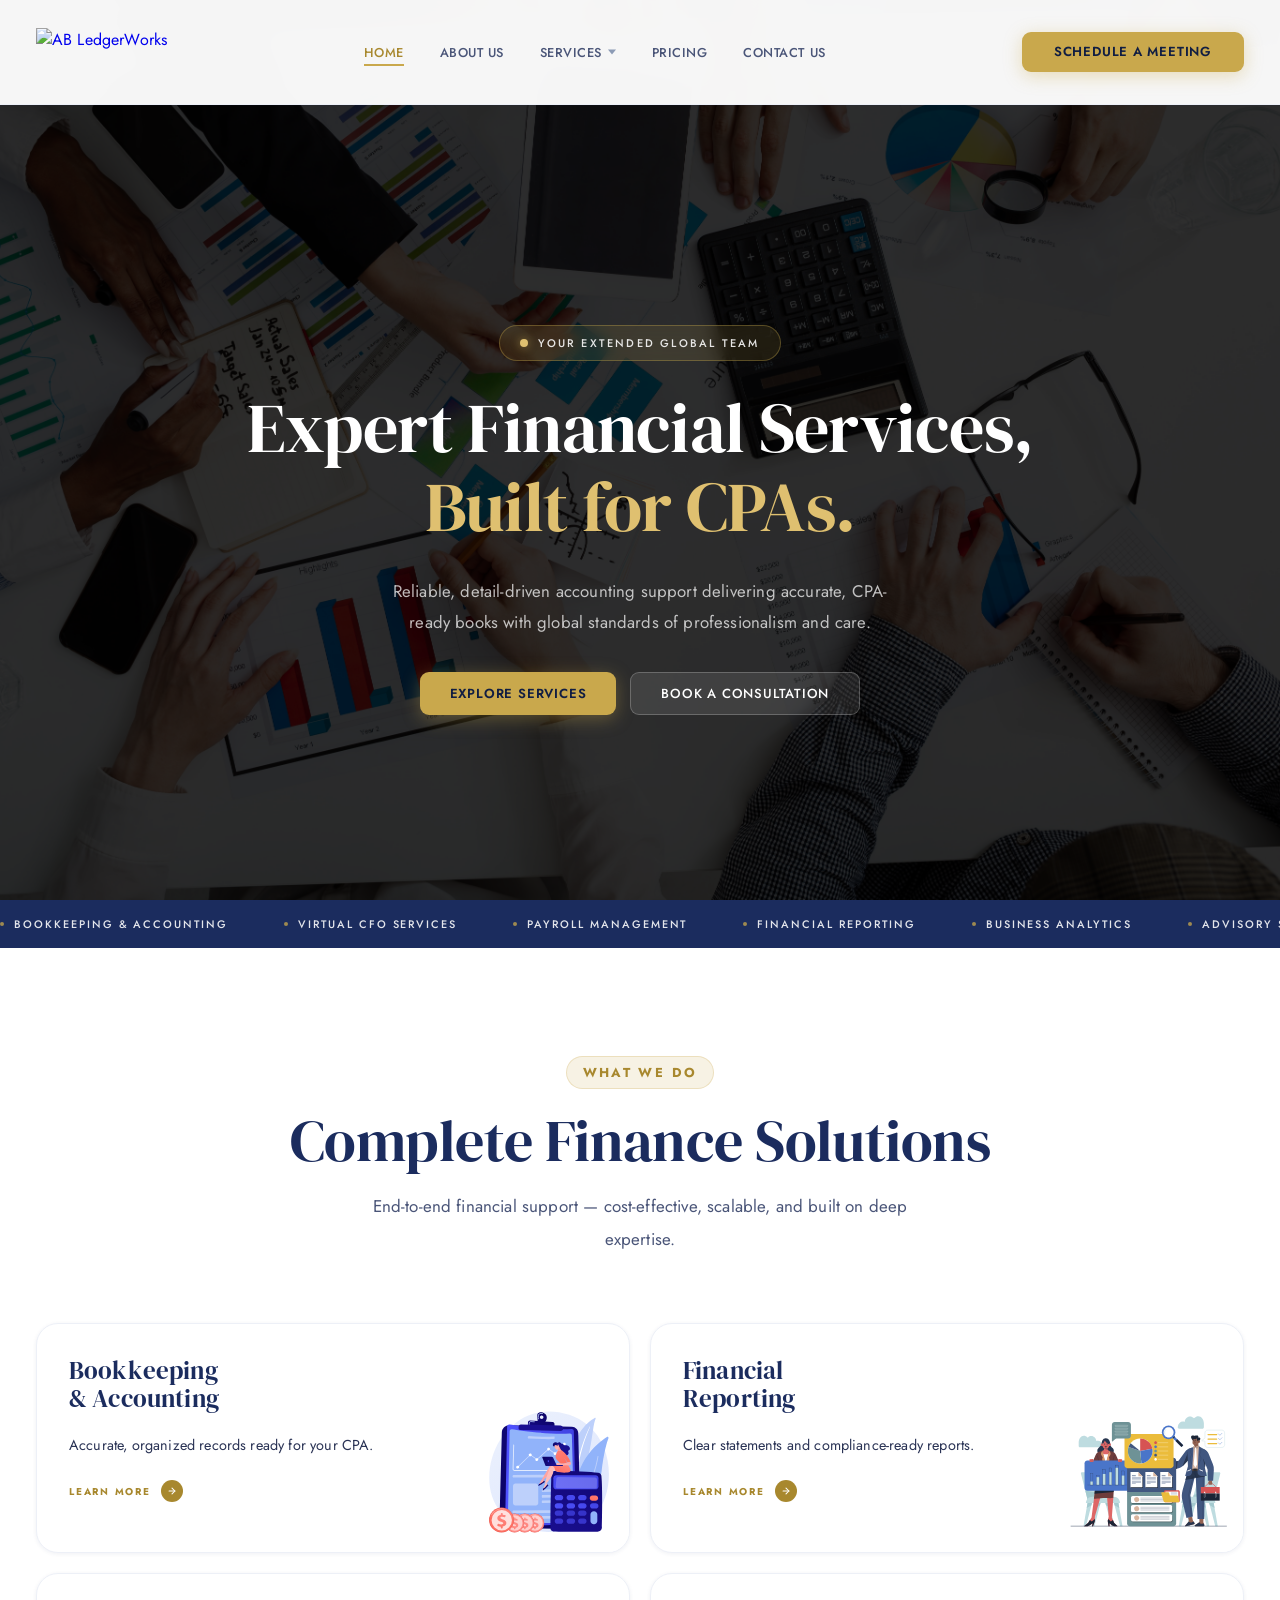
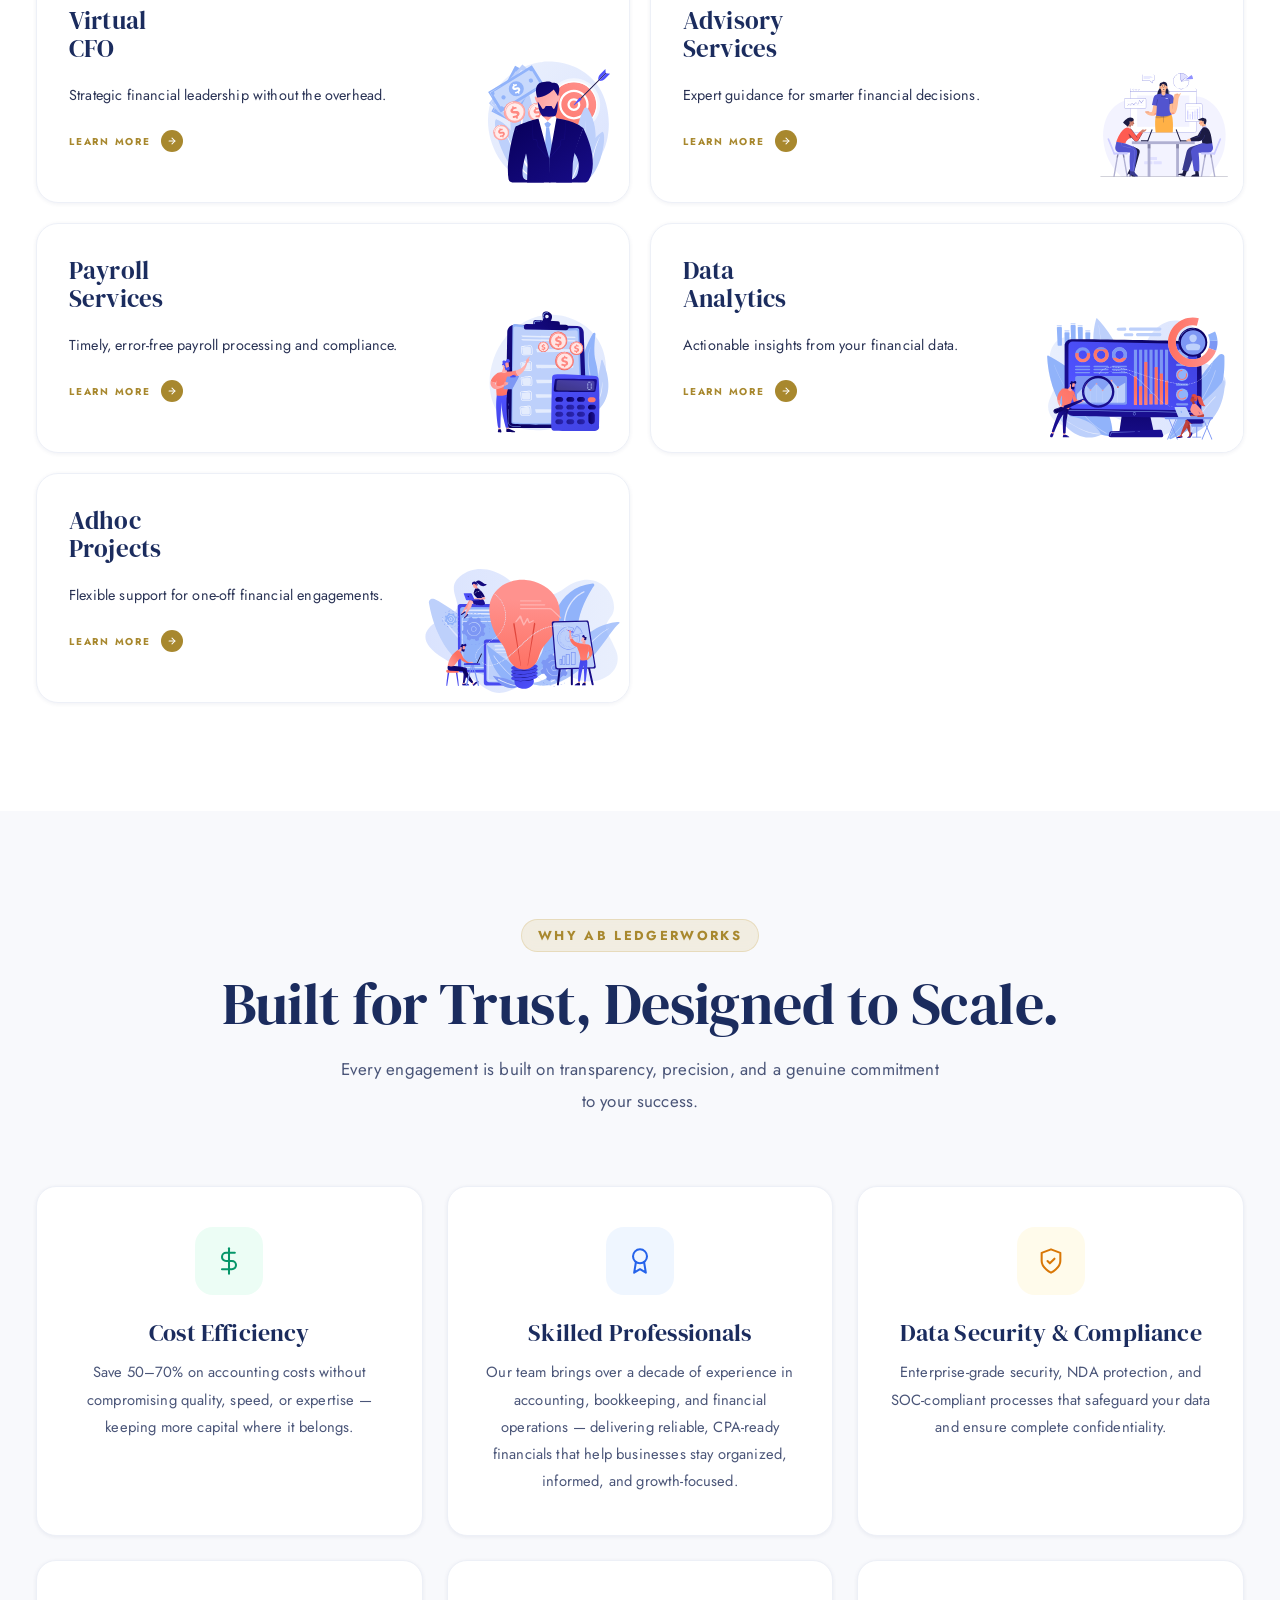
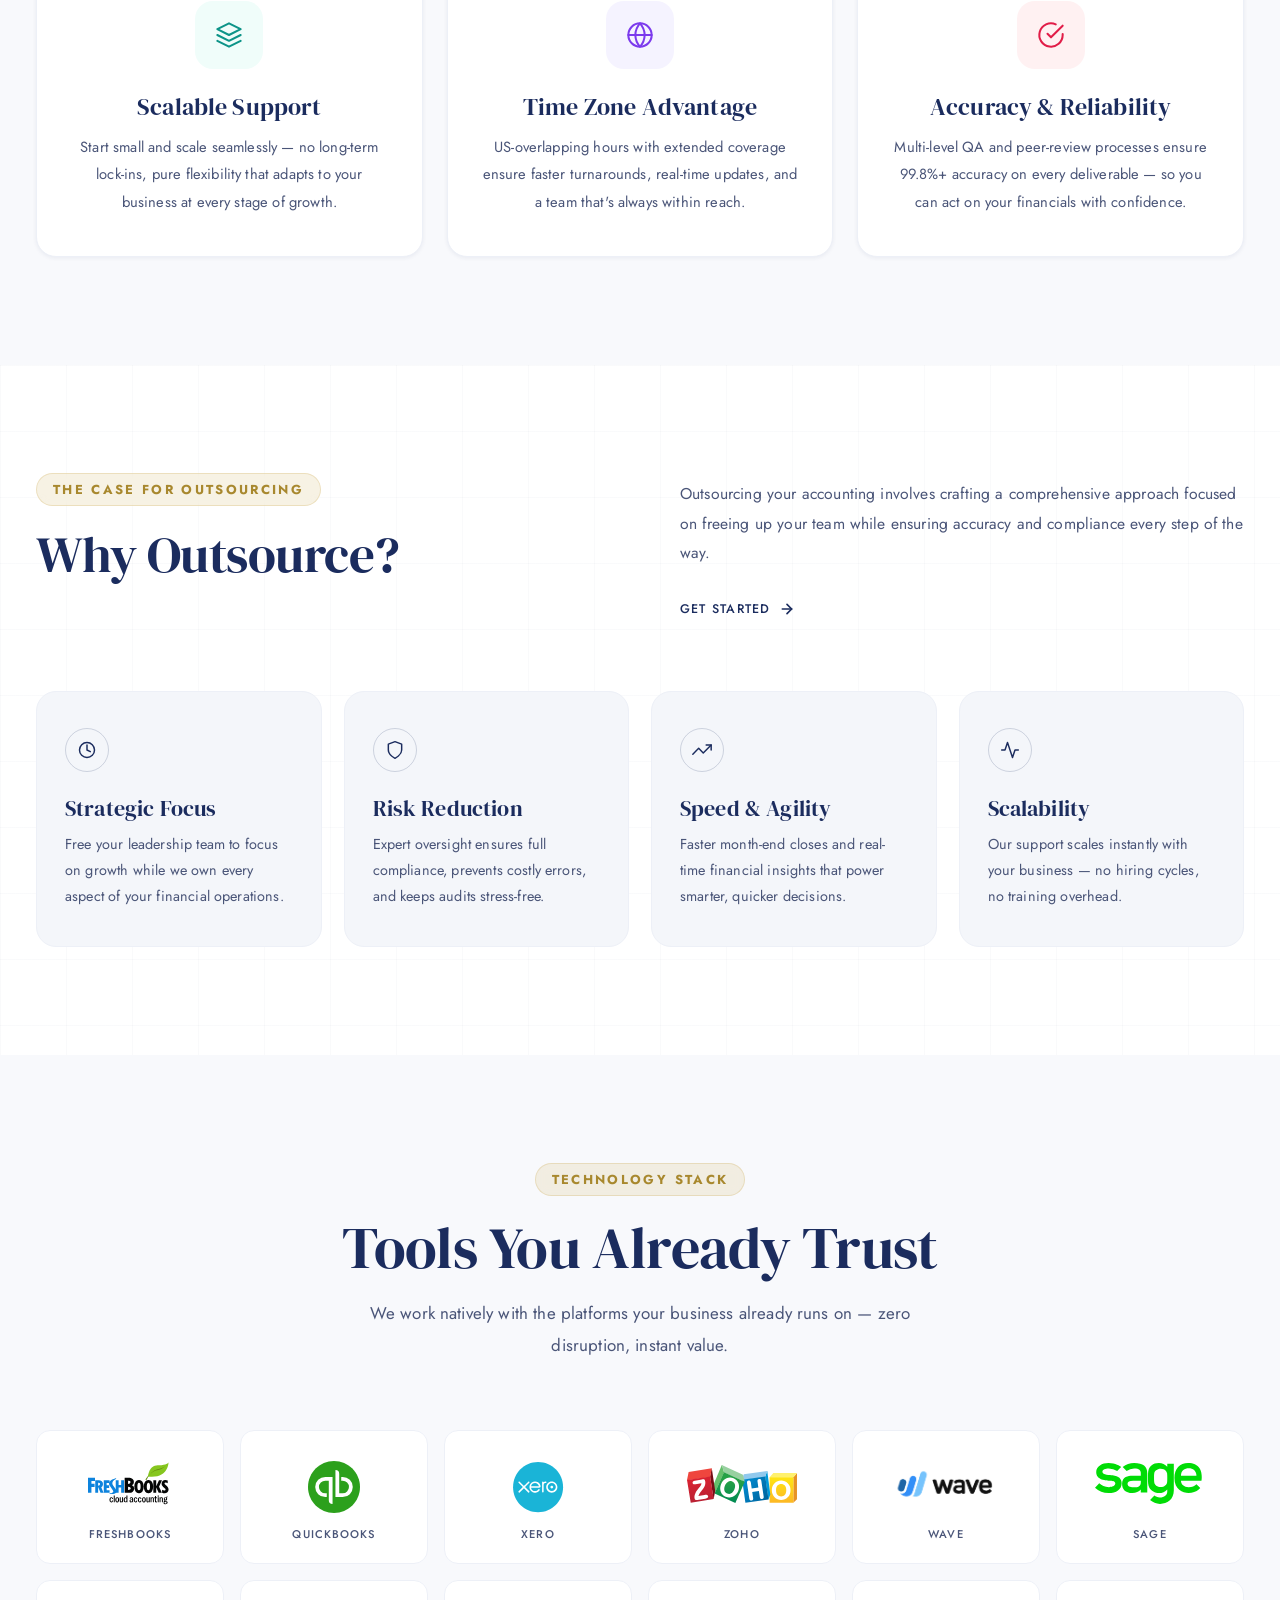
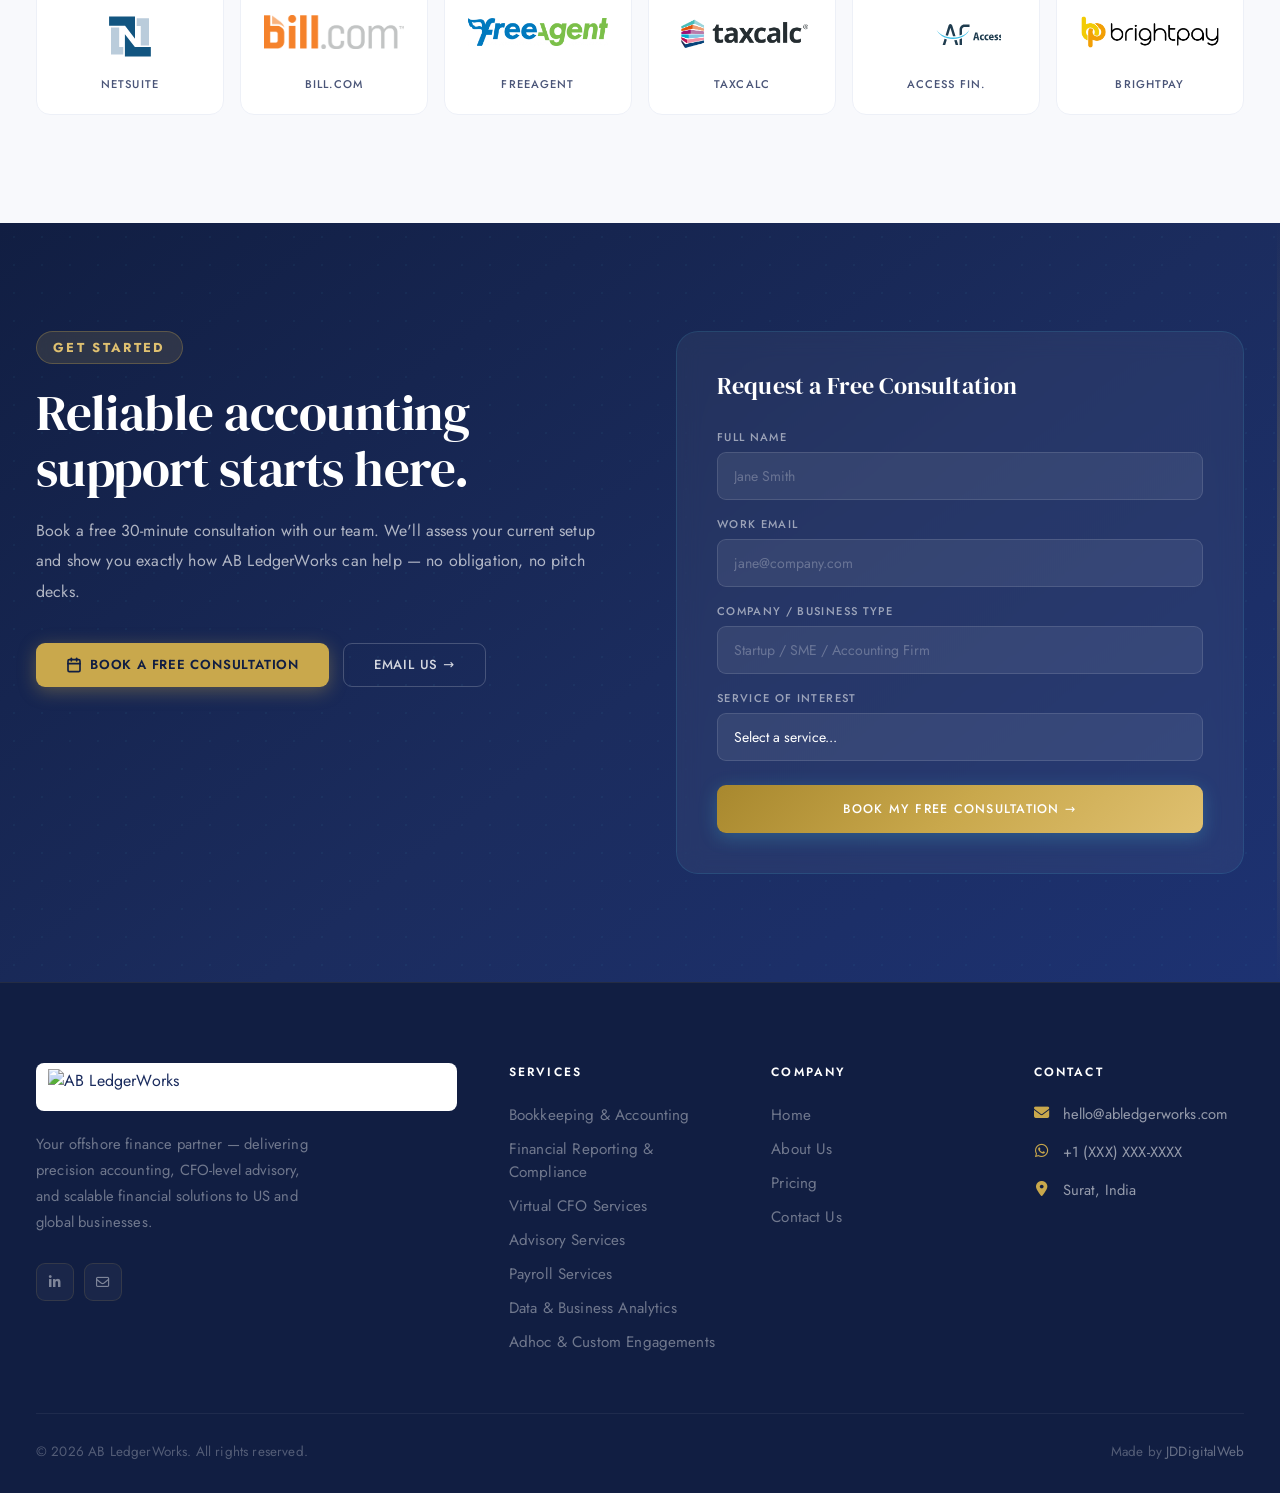
==== commit 571fb8d8: "Organise folder structure, update image paths, add mobile/tablet nav padding Co-Authored-By: Claude " ====
--- a/index.html
+++ b/index.html
@@ -22,7 +22,7 @@
     position: relative; overflow: hidden;
     display: flex; align-items: center;
     padding: 0;
-    background-image: url('hero.jpg');
+    background-image: url('images/hero.jpg');
     background-size: cover; background-position: center top;
   }
 
@@ -416,13 +416,20 @@
   /* ═══════════════════════════════════════
      RESPONSIVE
   ═══════════════════════════════════════ */
+  @media (min-width: 1600px) {
+    #hero { max-height: 900px; }
+    .hero-content { padding-top: 80px; }
+  }
   @media (max-width: 1100px) {
     .tools-grid { grid-template-columns: repeat(4, 1fr); }
     .footer-top { grid-template-columns: 1fr 1fr; gap: 40px; }
   }
-  @media (max-width: 1024px) {
+  @media (max-width: 1280px) {
     .services-grid { grid-template-columns: repeat(2, 1fr); }
     .services-grid .service-card:nth-child(7) { grid-column: auto; }
+  }
+  @media (max-width: 1024px) {
+    .hero-content { padding-top: 100px; }
     .why-outsource-cards { grid-template-columns: repeat(2, 1fr); }
     .cta-int-inner { grid-template-columns: 1fr; gap: 40px; }
     .cta-int-visual { min-height: 180px; }
@@ -434,20 +441,34 @@
     .cta-inner { grid-template-columns: 1fr; gap: 52px; }
   }
   @media (max-width: 768px) {
+    #hero { height: 85vh; }
+    .hero-content { padding-top: 80px; }
     .section { padding: 72px 0; }
-    .services-grid { grid-template-columns: 1fr; }
-    .why-us-grid { grid-template-columns: 1fr; }
-    .why-outsource-cards { grid-template-columns: 1fr; }
     .tools-grid { grid-template-columns: repeat(3, 1fr); }
     .footer-top { grid-template-columns: 1fr; gap: 36px; }
     .footer-brand-desc { max-width: 100%; }
     .footer-bottom { flex-direction: column; align-items: flex-start; }
     .hero-stats { gap: 24px; }
   }
+  @media (max-width: 480px) {
+    .services-grid { grid-template-columns: 1fr; }
+    .services-grid .service-card:nth-child(7) { grid-column: auto; }
+    .why-us-grid { grid-template-columns: 1fr; }
+    .why-outsource-cards { grid-template-columns: 1fr; }
+  }
   @media (max-width: 540px) {
+    #hero { height: 85vh; }
     .tools-grid { grid-template-columns: repeat(2, 1fr); }
-    .hero-headline { font-size: clamp(2rem, 7vw, 2.6rem); }
-    .hero-actions { flex-direction: column; }
+    .hero-label { font-size: 9px; }
+    .hero-headline { font-size: clamp(2.4rem, 8vw, 3rem); }
+    .hero-sub { font-size: 0.88rem; }
+    .hero-actions { flex-direction: row; flex-wrap: wrap; justify-content: center; gap: 10px; }
+    .hero-actions .btn { padding: 11px 18px; font-size: 0.75rem; }
+    .marquee-item { font-size: 0.56rem; }
+    .section-subtitle { font-size: 0.9rem; }
+    .service-title-main,
+    .service-title-sub { font-size: 1.35rem; }
+    .why-card-title { font-size: 1.35rem; }
     .cta-actions { flex-direction: column; }
     .cta-int-inner { padding: 40px 28px; }
   }
@@ -526,7 +547,7 @@
           </a>
         </div>
         <div class="service-card-visual">
-          <img src="assests/home/bookkeeping.svg" alt="Bookkeeping &amp; Accounting">
+          <img src="assets/home/bookkeeping.svg" alt="Bookkeeping &amp; Accounting">
         </div>
       </div>
 
@@ -545,7 +566,7 @@
           </a>
         </div>
         <div class="service-card-visual">
-          <img src="assests/home/Financial%20Reporting%20%26%20Compliance.svg" alt="Financial Reporting &amp; Compliance">
+          <img src="assets/home/Financial%20Reporting%20%26%20Compliance.svg" alt="Financial Reporting &amp; Compliance">
         </div>
       </div>
 
@@ -564,7 +585,7 @@
           </a>
         </div>
         <div class="service-card-visual">
-          <img src="assests/home/Virtual%20CFO.svg" alt="Virtual CFO Services">
+          <img src="assets/home/Virtual%20CFO.svg" alt="Virtual CFO Services">
         </div>
       </div>
 
@@ -583,7 +604,7 @@
           </a>
         </div>
         <div class="service-card-visual">
-          <img src="assests/home/advisory.svg" alt="Advisory Services">
+          <img src="assets/home/advisory.svg" alt="Advisory Services">
         </div>
       </div>
 
@@ -602,7 +623,7 @@
           </a>
         </div>
         <div class="service-card-visual">
-          <img src="assests/home/payroll.svg" alt="Payroll Services">
+          <img src="assets/home/payroll.svg" alt="Payroll Services">
         </div>
       </div>
 
@@ -621,7 +642,7 @@
           </a>
         </div>
         <div class="service-card-visual">
-          <img src="assests/home/Data%20%26%20Business%20Analytics.svg" alt="Data &amp; Business Analytics">
+          <img src="assets/home/Data%20%26%20Business%20Analytics.svg" alt="Data &amp; Business Analytics">
         </div>
       </div>
 
@@ -640,7 +661,7 @@
           </a>
         </div>
         <div class="service-card-visual">
-          <img src="assests/home/Adhoc%20Projects.svg" alt="Adhoc Projects">
+          <img src="assets/home/Adhoc%20Projects.svg" alt="Adhoc Projects">
         </div>
       </div>
 
@@ -786,51 +807,51 @@
 
     <div class="tools-grid">
       <div class="tool-item">
-        <img src="assests/home/tools_logo/freshbooks.svg" alt="FreshBooks" class="logo-wide">
+        <img src="assets/home/tools_logo/freshbooks.svg" alt="FreshBooks" class="logo-wide">
         <span class="tool-item-name">FreshBooks</span>
       </div>
       <div class="tool-item">
-        <img src="assests/home/tools_logo/quickbooks.svg" alt="QuickBooks">
+        <img src="assets/home/tools_logo/quickbooks.svg" alt="QuickBooks">
         <span class="tool-item-name">QuickBooks</span>
       </div>
       <div class="tool-item">
-        <img src="assests/home/tools_logo/xero.svg" alt="Xero">
+        <img src="assets/home/tools_logo/xero.svg" alt="Xero">
         <span class="tool-item-name">Xero</span>
       </div>
       <div class="tool-item">
-        <img src="assests/home/tools_logo/zoho.svg" alt="Zoho" class="logo-wide">
+        <img src="assets/home/tools_logo/zoho.svg" alt="Zoho" class="logo-wide">
         <span class="tool-item-name">Zoho</span>
       </div>
       <div class="tool-item">
-        <img src="assests/home/tools_logo/wave.png" alt="Wave" class="logo-wide">
+        <img src="assets/home/tools_logo/wave.png" alt="Wave" class="logo-wide">
         <span class="tool-item-name">Wave</span>
       </div>
       <div class="tool-item">
-        <img src="assests/home/tools_logo/sage.svg" alt="Sage" class="logo-wide">
+        <img src="assets/home/tools_logo/sage.svg" alt="Sage" class="logo-wide">
         <span class="tool-item-name">Sage</span>
       </div>
       <div class="tool-item">
-        <img src="assests/home/tools_logo/netsuite.svg" alt="NetSuite">
+        <img src="assets/home/tools_logo/netsuite.svg" alt="NetSuite">
         <span class="tool-item-name">NetSuite</span>
       </div>
       <div class="tool-item">
-        <img src="assests/home/tools_logo/bill_com.png" alt="Bill.com" class="logo-xwide">
+        <img src="assets/home/tools_logo/bill_com.png" alt="Bill.com" class="logo-xwide">
         <span class="tool-item-name">Bill.com</span>
       </div>
       <div class="tool-item">
-        <img src="assests/home/tools_logo/free_agent.png" alt="FreeAgent" class="logo-xwide">
+        <img src="assets/home/tools_logo/free_agent.png" alt="FreeAgent" class="logo-xwide">
         <span class="tool-item-name">FreeAgent</span>
       </div>
       <div class="tool-item">
-        <img src="assests/home/tools_logo/taxcalc.png" alt="TaxCalc" class="logo-xwide">
+        <img src="assets/home/tools_logo/taxcalc.png" alt="TaxCalc" class="logo-xwide">
         <span class="tool-item-name">TaxCalc</span>
       </div>
       <div class="tool-item">
-        <img src="assests/home/tools_logo/Access%20financial.svg" alt="Access Financial" class="logo-wide">
+        <img src="assets/home/tools_logo/Access%20financial.svg" alt="Access Financial" class="logo-wide">
         <span class="tool-item-name">Access Fin.</span>
       </div>
       <div class="tool-item">
-        <img src="assests/home/tools_logo/bright%20pay.png" alt="BrightPay" class="logo-xwide">
+        <img src="assets/home/tools_logo/bright%20pay.png" alt="BrightPay" class="logo-xwide">
         <span class="tool-item-name">BrightPay</span>
       </div>
     </div>
--- a/css/global.css
+++ b/css/global.css
@@ -227,19 +227,32 @@
 .hamburger.active span:nth-child(3) { transform: translateY(-7px) rotate(-45deg); }
 
 .mobile-menu {
-  display: none; position: fixed; top: 62px; left: 0; right: 0;
+  display: none; position: fixed; top: 0; left: 0; right: 0;
   background: var(--navy-deep); flex-direction: column;
-  z-index: 99; max-height: calc(100vh - 62px); overflow-y: auto; padding: 20px 0;
+  z-index: 99; max-height: 100vh; overflow-y: auto; padding: 20px 0;
 }
 .mobile-menu.active { display: flex; }
-.mobile-menu > a, .mobile-menu .mobile-dropdown-toggle {
-  padding: 14px 24px; color: rgba(255,255,255,0.8); text-decoration: none;
+.mobile-menu > a, .mobile-menu .mobile-dropdown-row {
+  color: rgba(255,255,255,0.8); text-decoration: none;
   font-size: 0.9rem; font-weight: 500;
   border-bottom: 1px solid rgba(27,44,94,0.25);
-  transition: all 0.2s; display: flex; align-items: center; justify-content: space-between;
-  background: none; border: none; cursor: pointer; width: 100%;
-}
-.mobile-menu > a:hover, .mobile-menu .mobile-dropdown-toggle:hover { background: rgba(43,68,148,0.30); color: var(--white); }
+  transition: all 0.2s; display: flex; align-items: center;
+}
+.mobile-menu > a { padding: 14px 24px; justify-content: space-between; }
+.mobile-menu > a:hover { background: rgba(43,68,148,0.30); color: var(--white); }
+.mobile-dropdown-row:hover { background: rgba(43,68,148,0.30); }
+.mobile-dropdown-link {
+  flex: 1; padding: 14px 24px;
+  color: rgba(255,255,255,0.8); text-decoration: none;
+  font-size: 0.9rem; font-weight: 500;
+  transition: color 0.2s;
+}
+.mobile-dropdown-row:hover .mobile-dropdown-link { color: var(--white); }
+.mobile-dropdown-toggle {
+  padding: 14px 20px; background: none; border: none; cursor: pointer;
+  display: flex; align-items: center; justify-content: center;
+  transition: background 0.2s;
+}
 .mobile-dropdown-menu { display: none; flex-direction: column; background: rgba(0,0,0,0.2); }
 .mobile-dropdown-menu.active { display: flex; }
 .mobile-dropdown-menu a {
@@ -292,12 +305,18 @@
   .nav-links, .nav-cta { display: none; }
   .hamburger { display: flex; }
   .section { padding: 84px 0; }
+  nav .container { padding: 0 24px; }
 }
 @media (max-width: 768px) {
-  nav { padding: 10px 0; }
+  nav { padding: 14px 0; }
+  nav .container { padding: 0 20px; }
   .nav-logo-img { height: 36px; }
   .section { padding: 72px 0; }
   .footer-top { grid-template-columns: 1fr; gap: 36px; }
   .footer-brand-desc { max-width: 100%; }
   .footer-bottom { flex-direction: column; align-items: flex-start; }
 }
+@media (max-width: 540px) {
+  .section-label { font-size: 10px; }
+  .section-title { font-size: clamp(2.15rem, 6vw, 2.55rem); }
+}
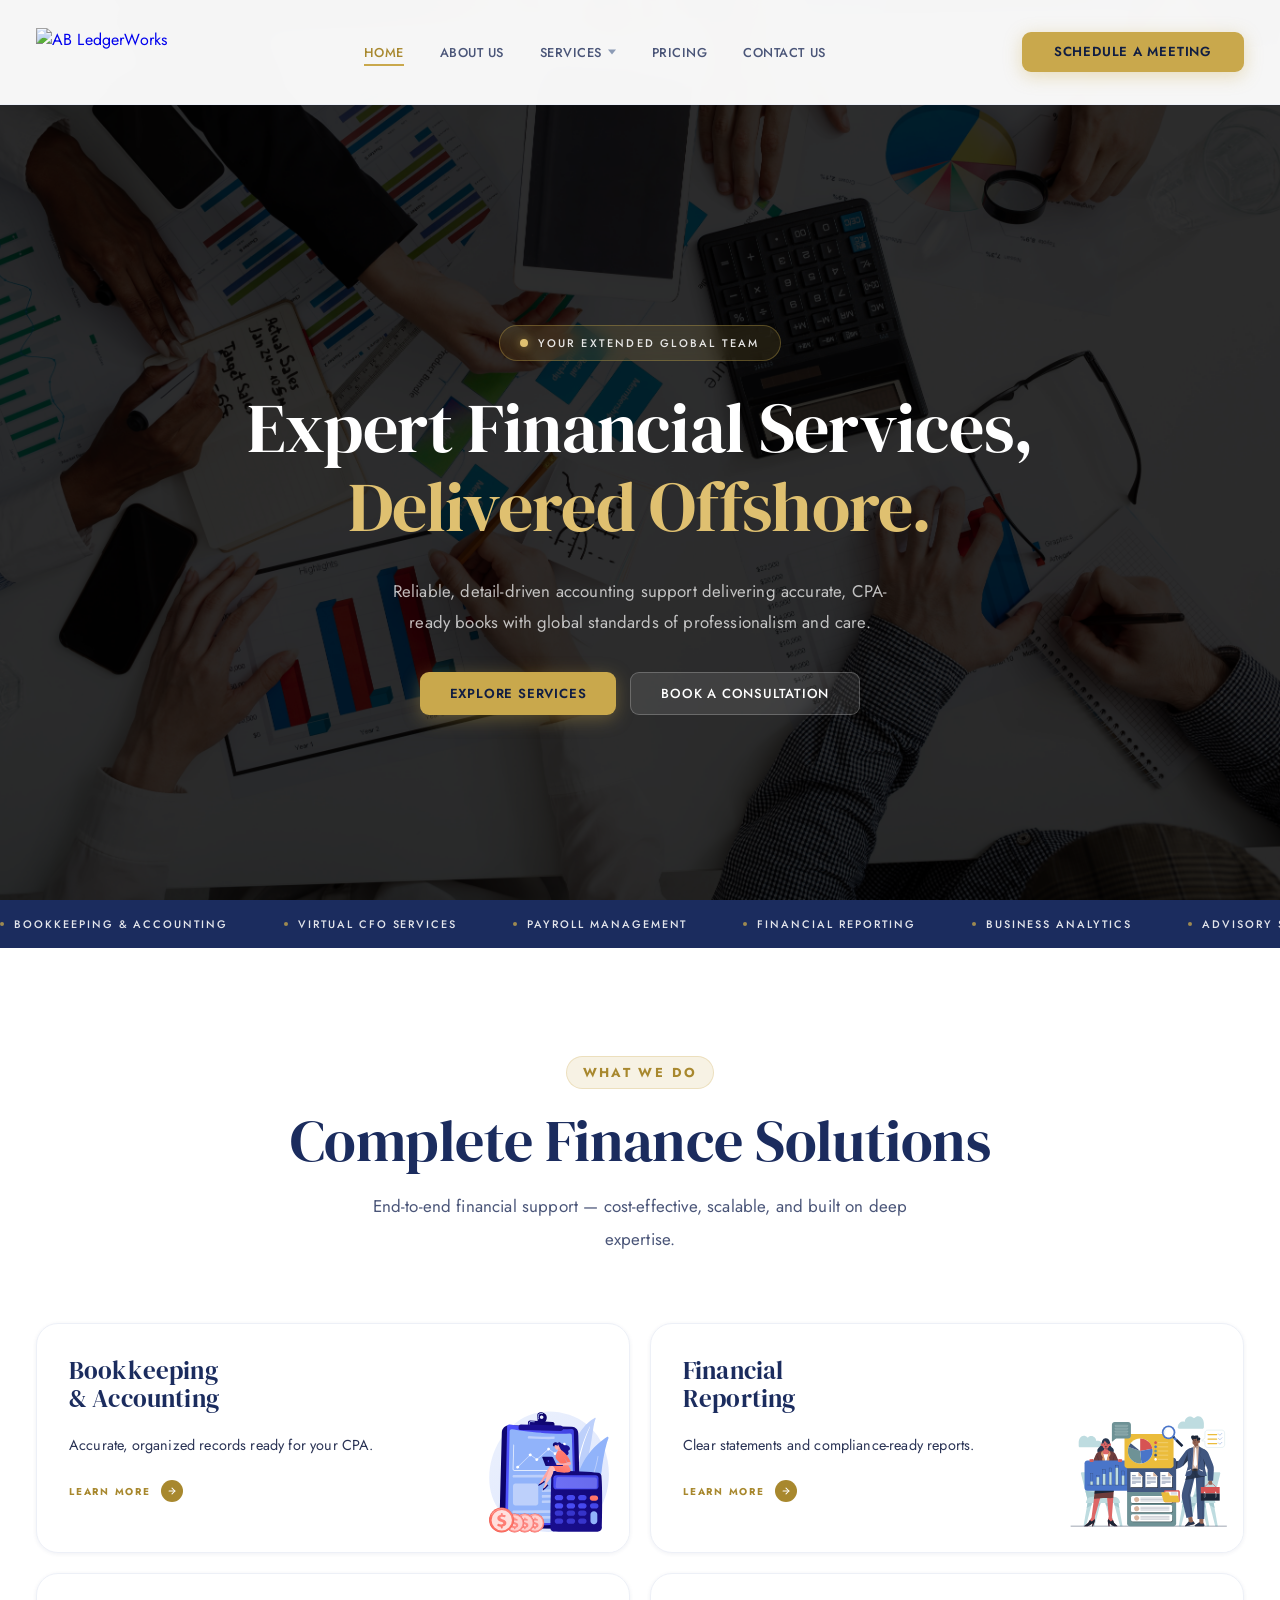
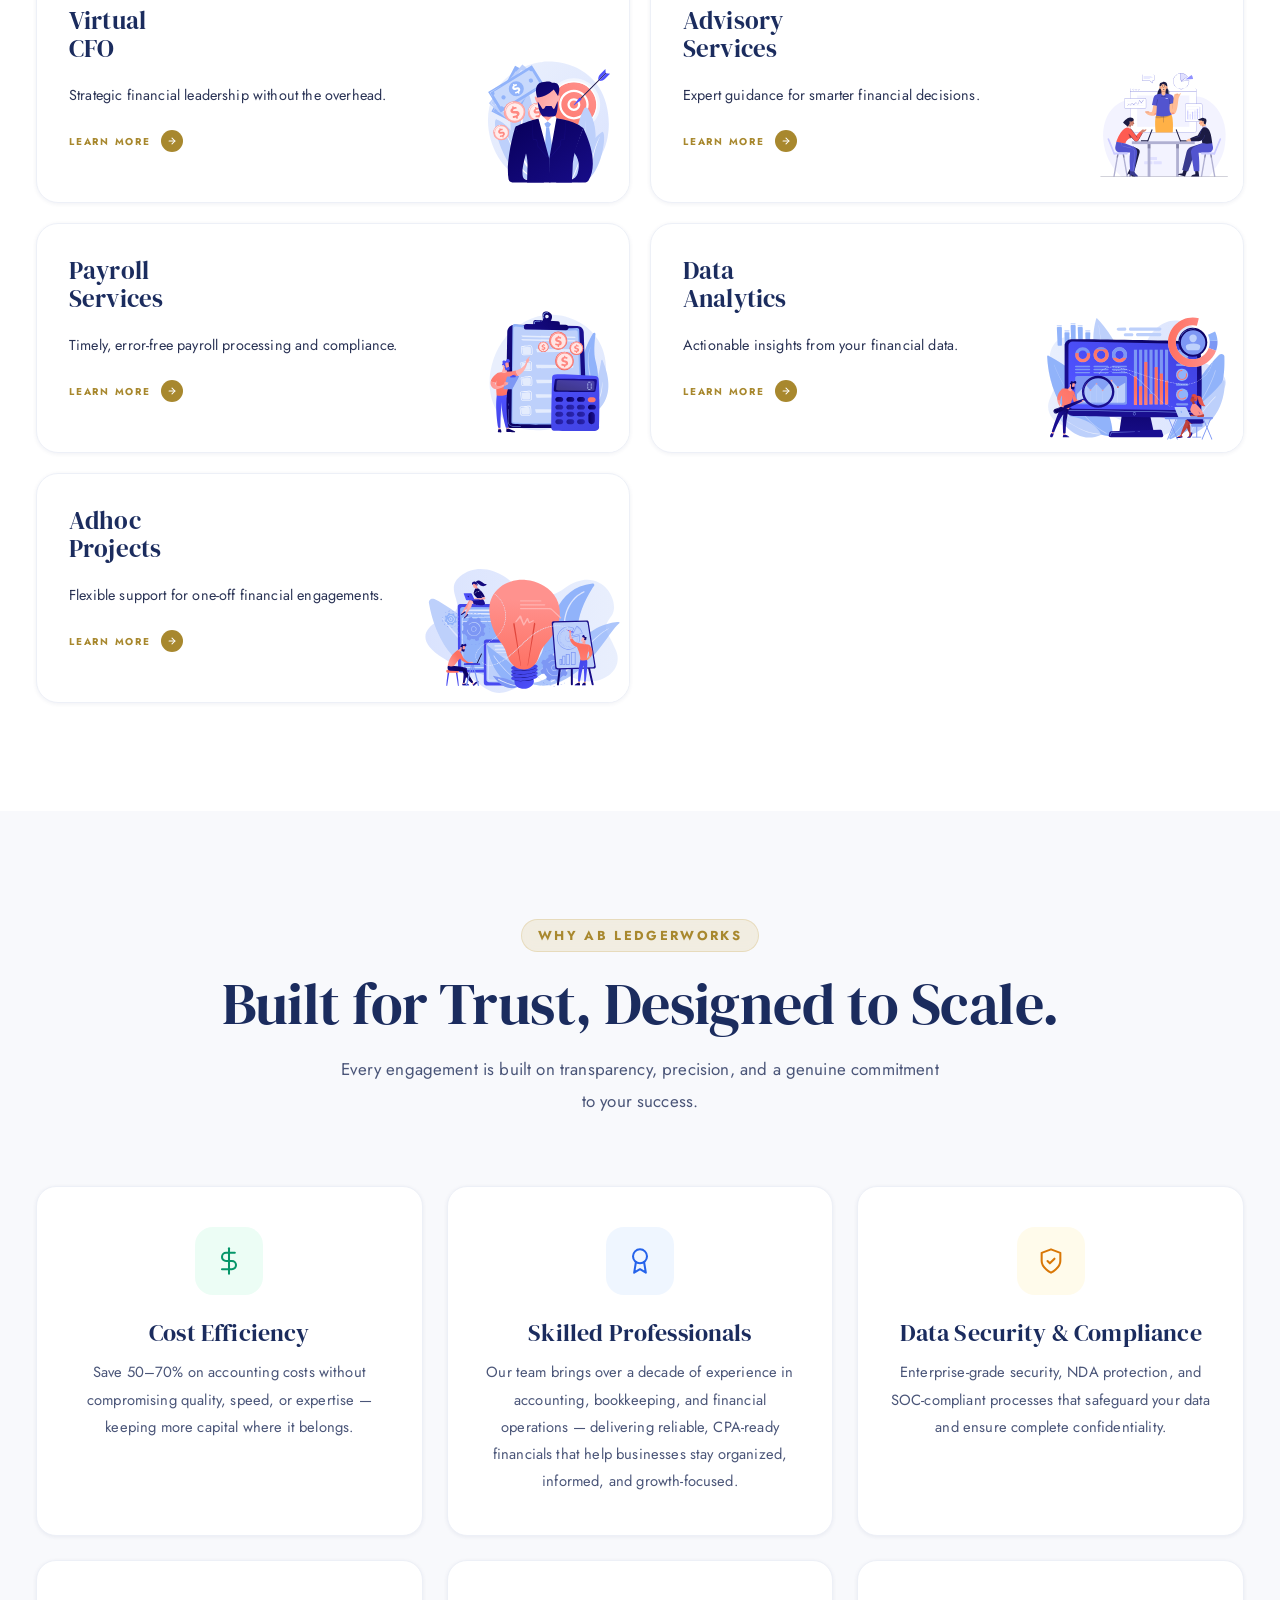
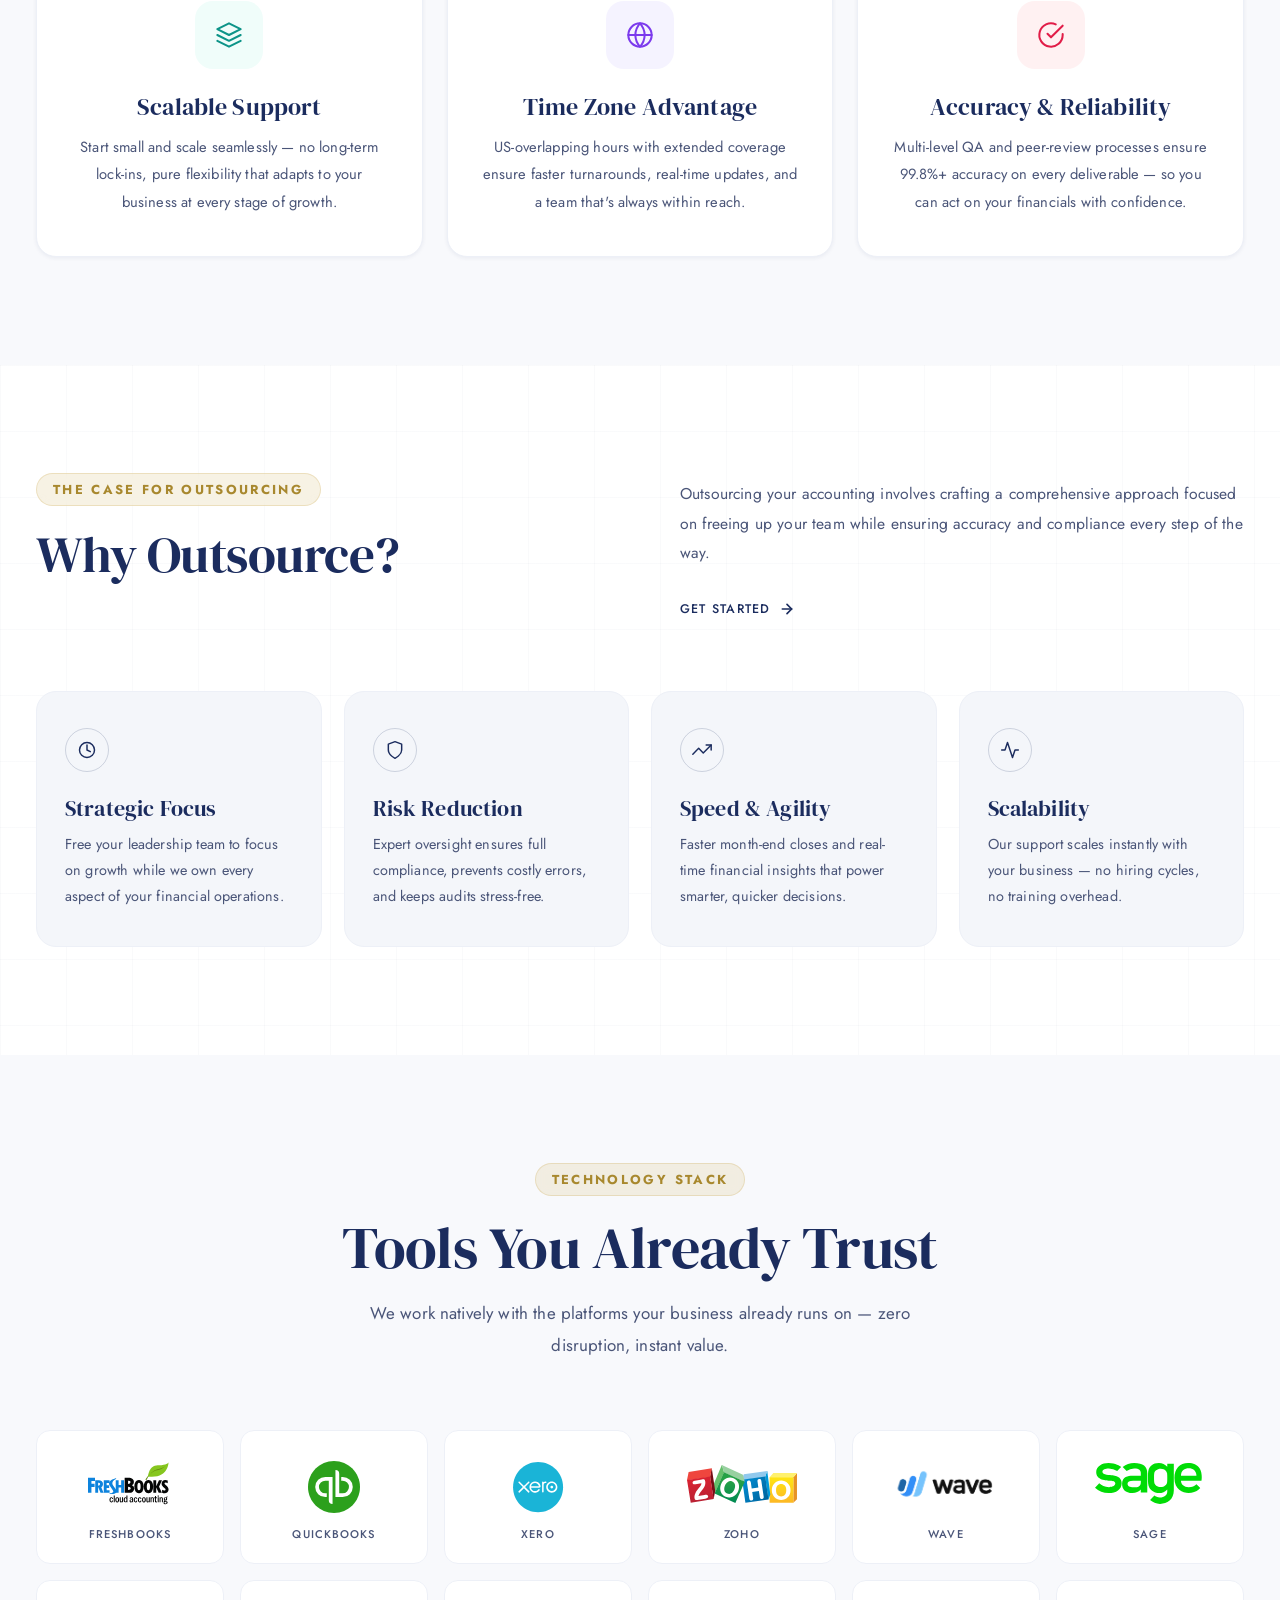
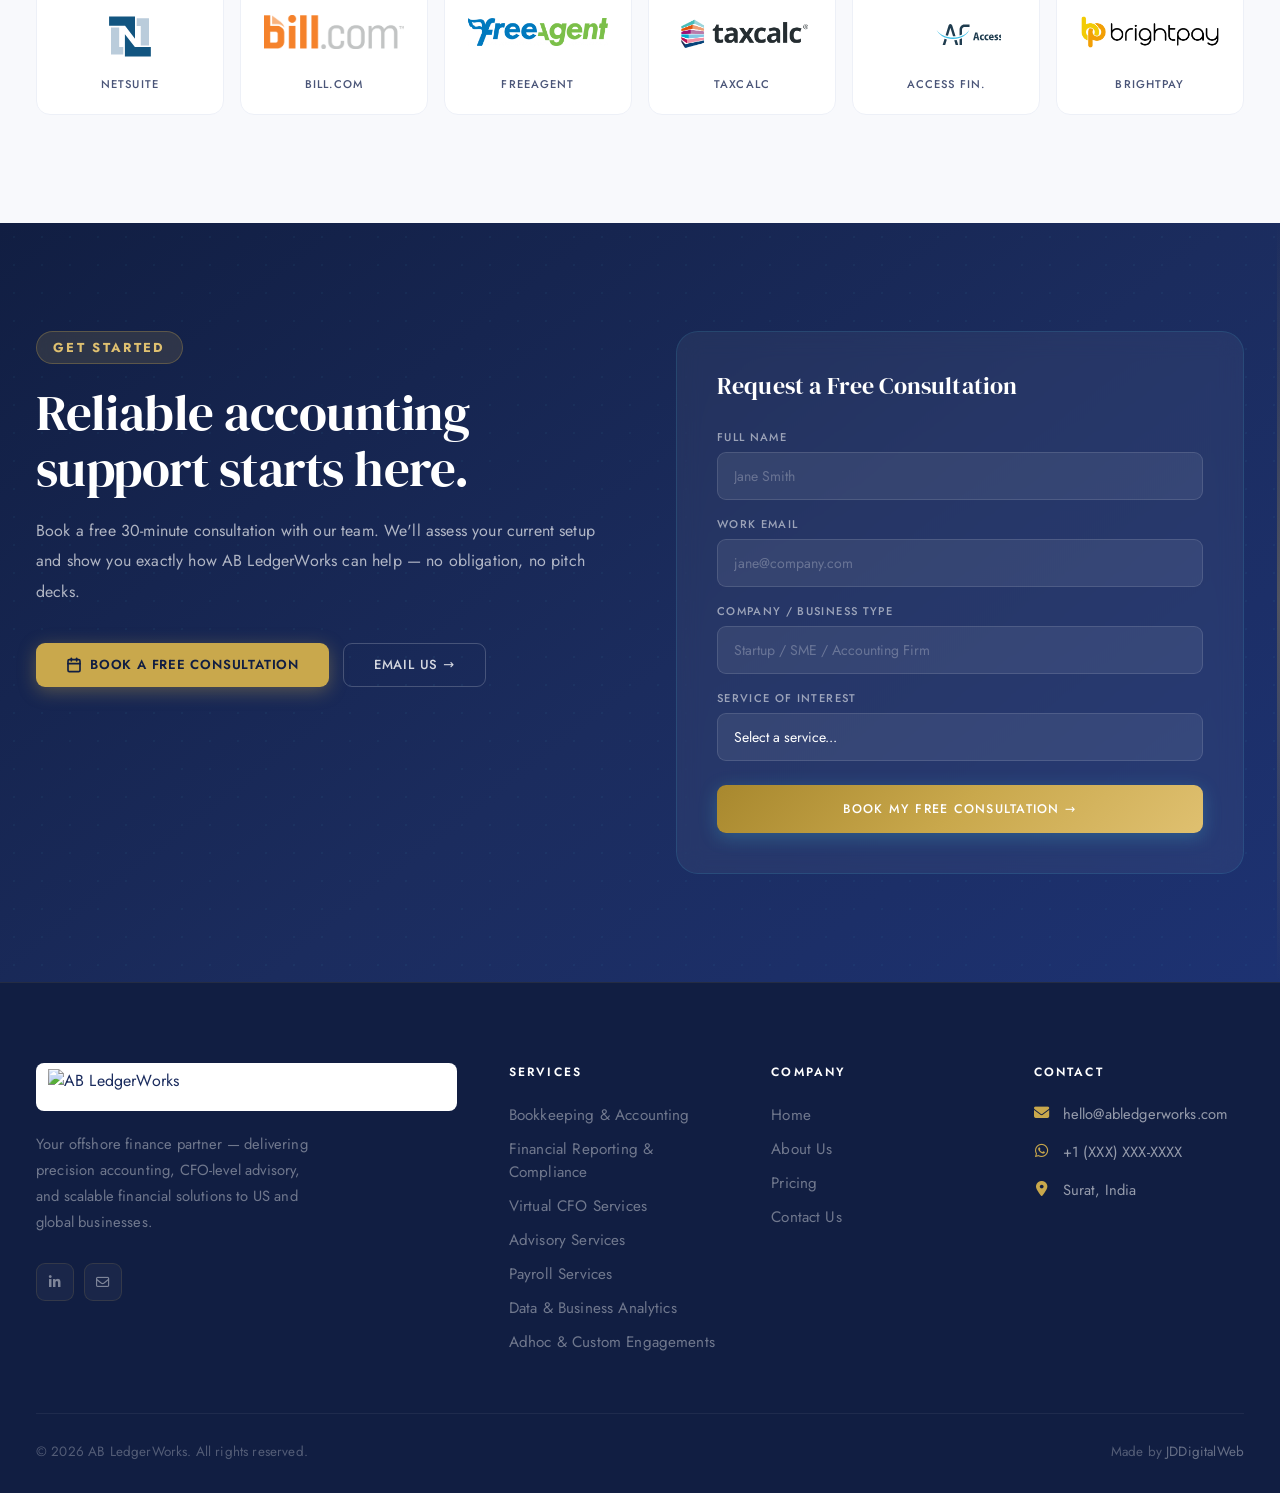
==== commit f715c1fa: "Security hardening: gitignore, Netlify headers, form honeypots, untrack _dev Co-Authored-By: Claude " ====
--- a/index.html
+++ b/index.html
@@ -882,8 +882,9 @@
       <div>
         <div class="cta-form-card">
           <div class="cta-form-title">Request a Free Consultation</div>
-          <form name="home-consultation" method="POST" netlify>
+          <form name="home-consultation" method="POST" netlify netlify-honeypot="bot-field">
             <input type="hidden" name="form-name" value="home-consultation">
+            <p hidden><label>Don't fill this out: <input name="bot-field"></label></p>
             <div class="form-group">
               <label>Full Name</label>
               <input type="text" name="name" placeholder="Jane Smith">
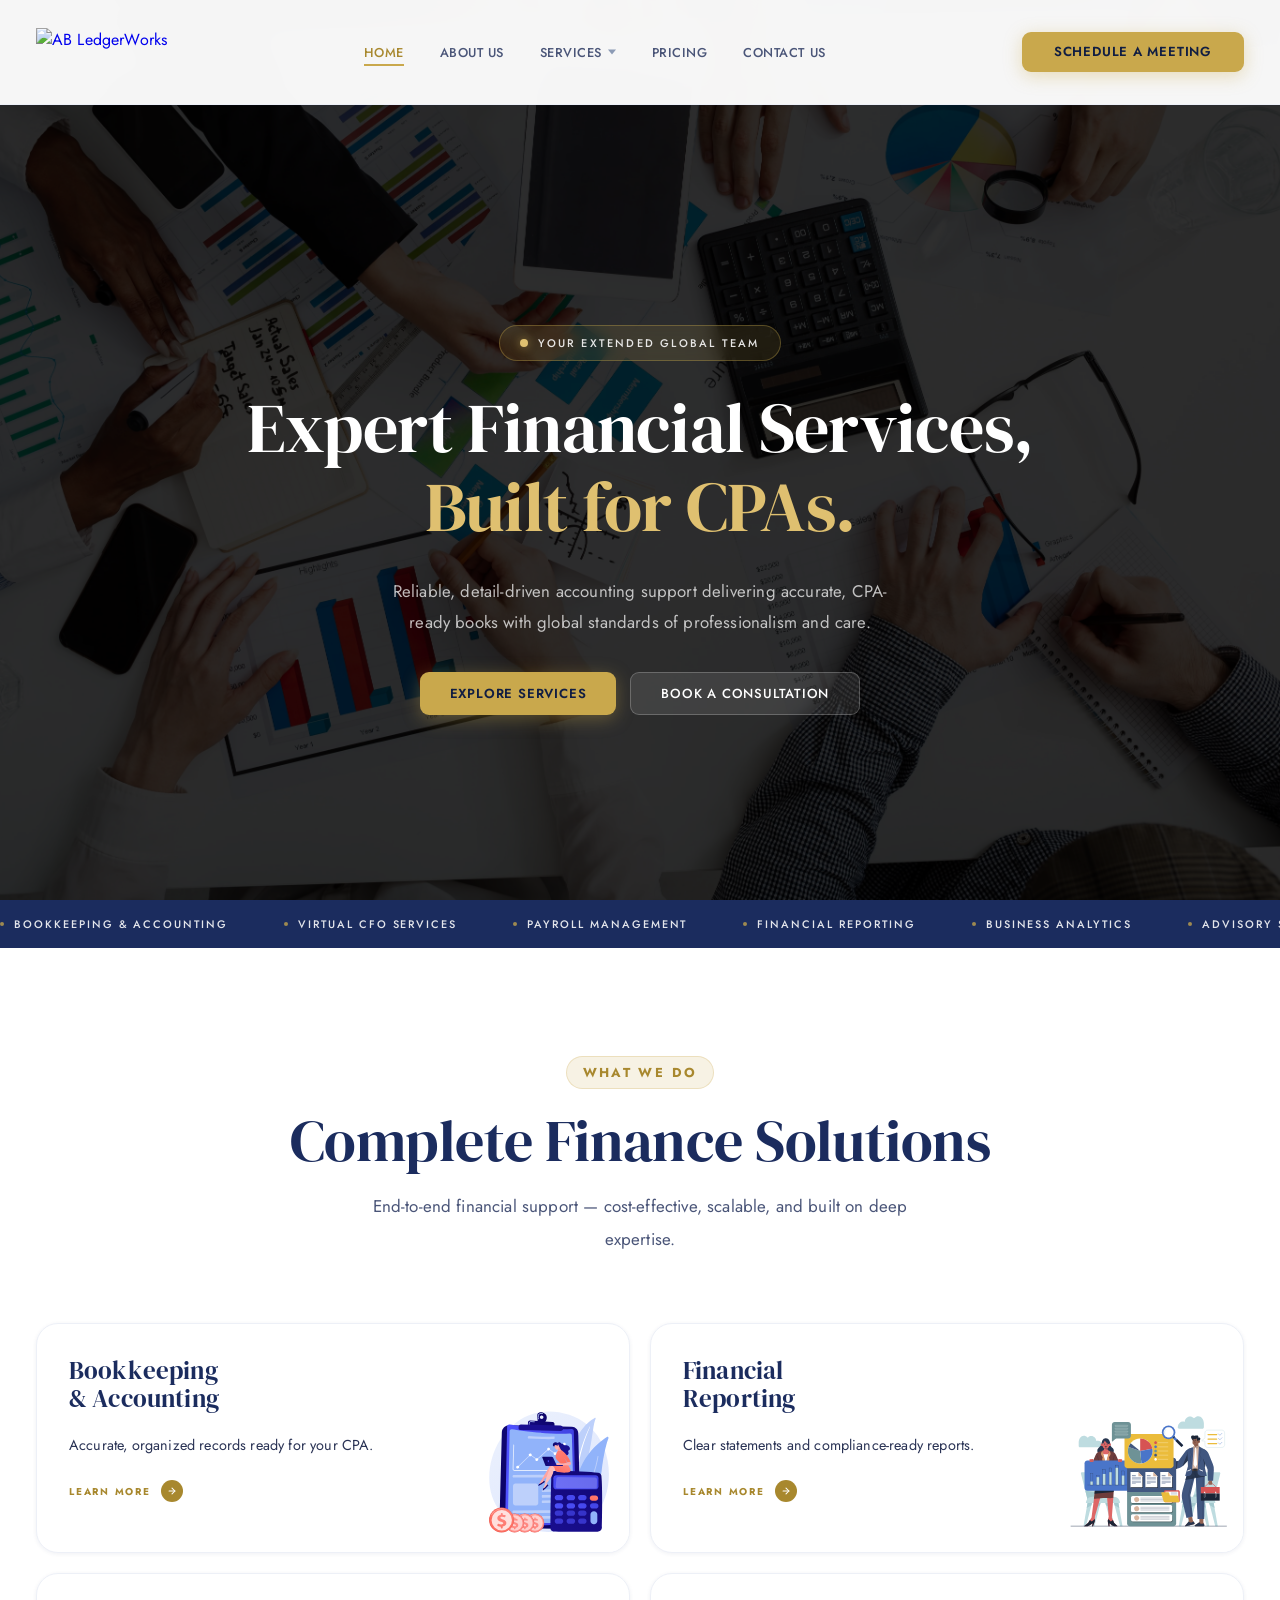
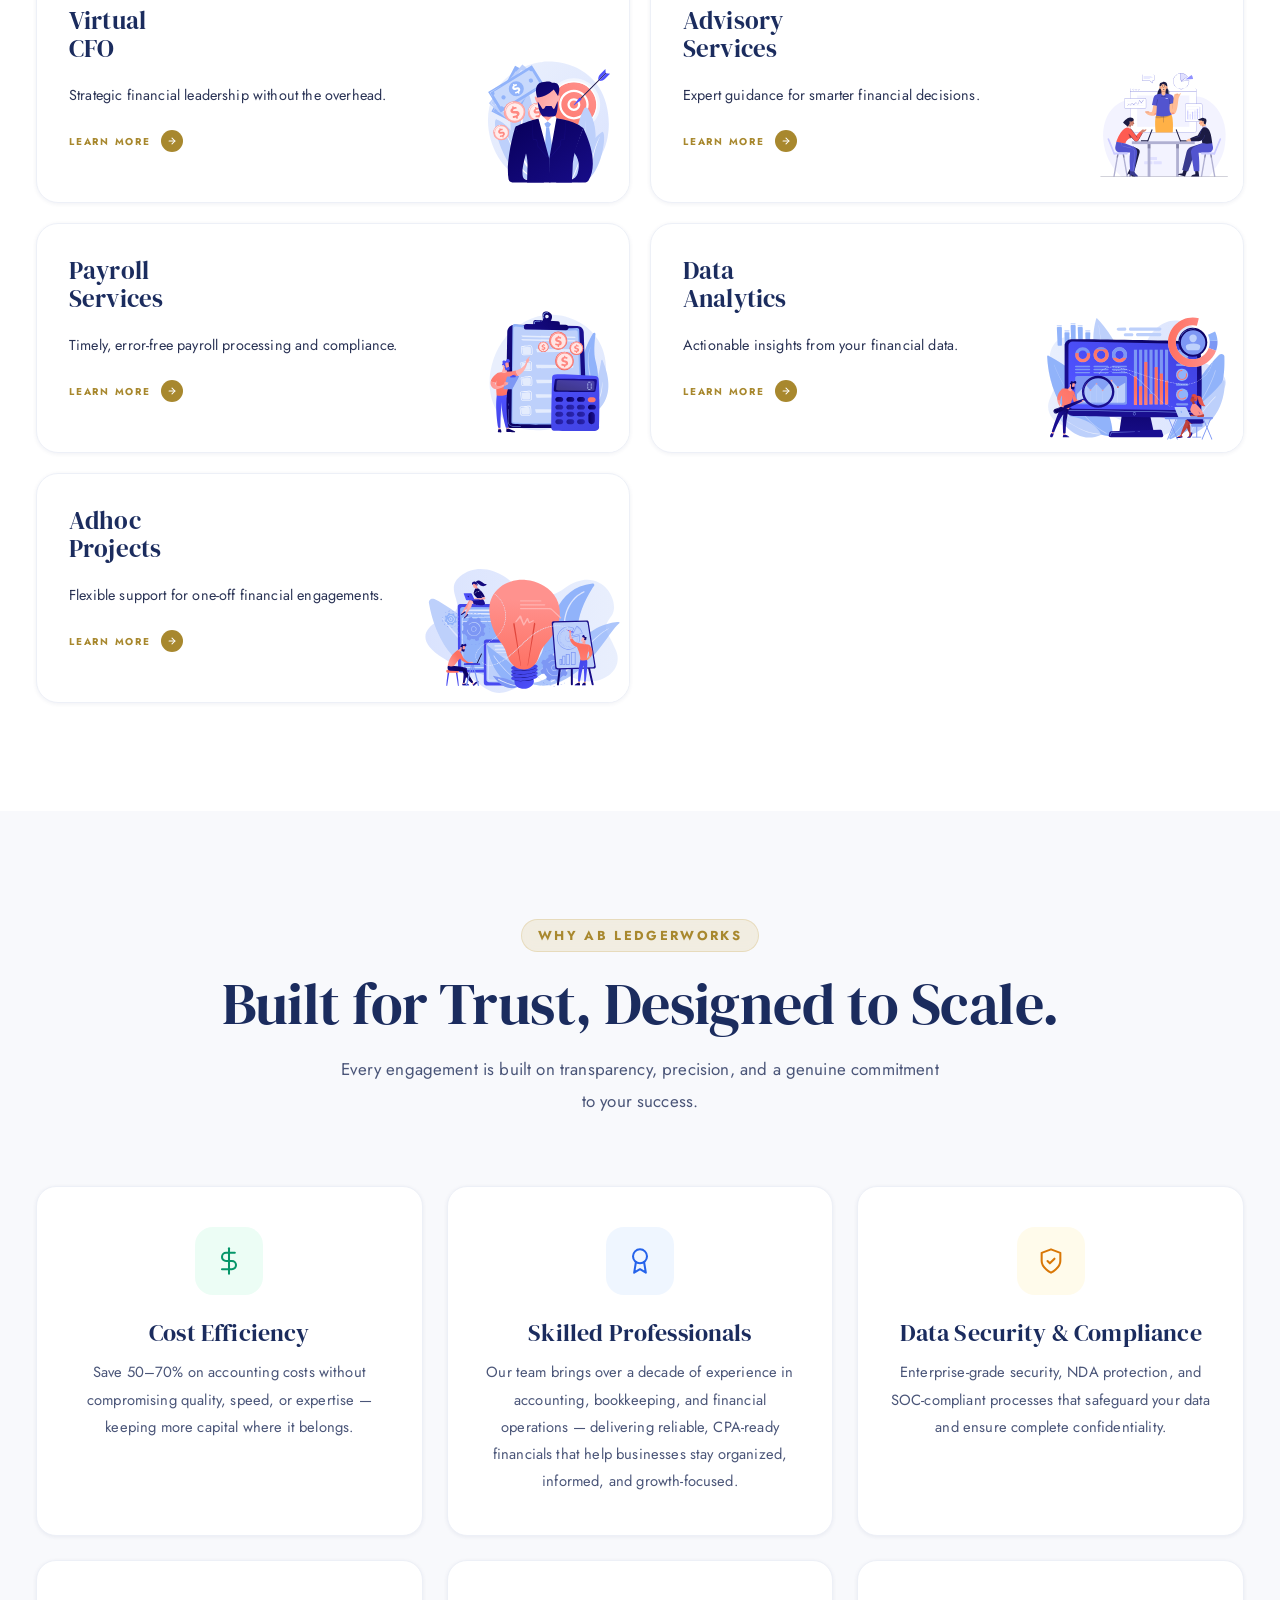
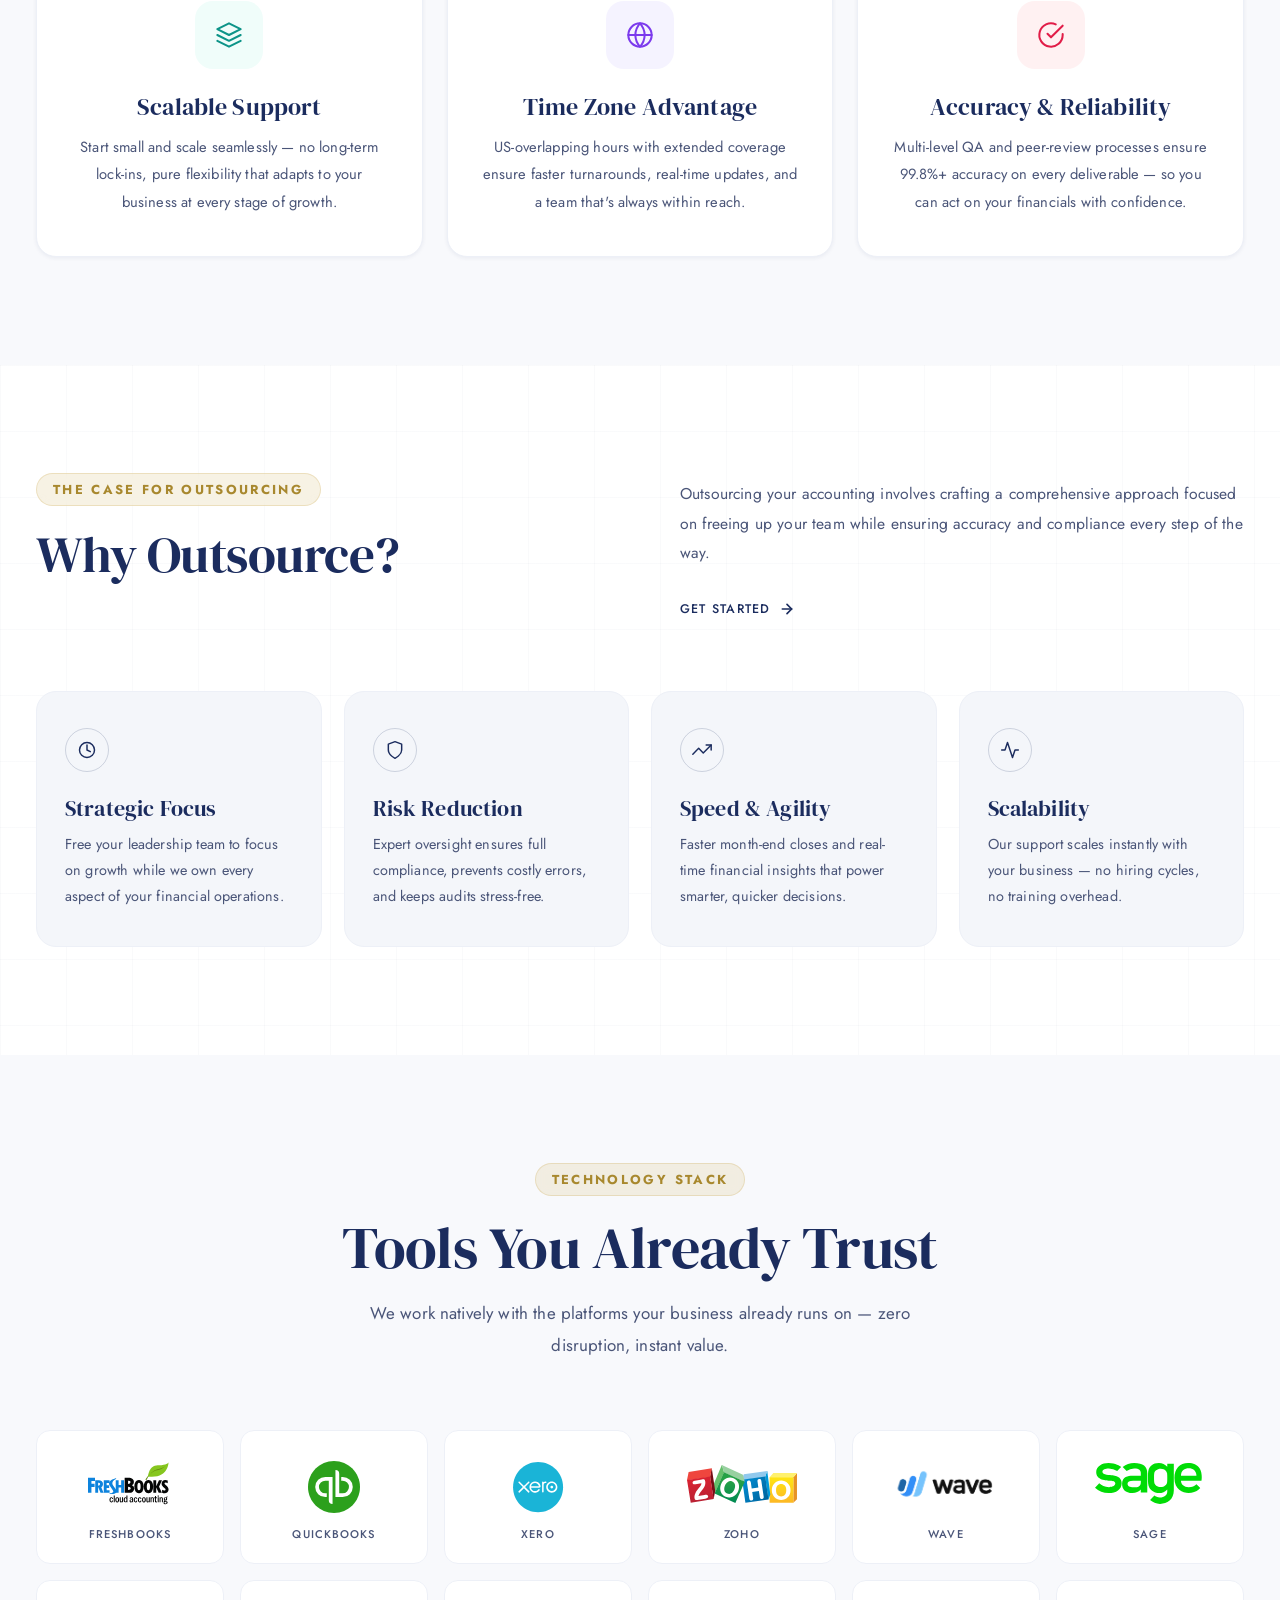
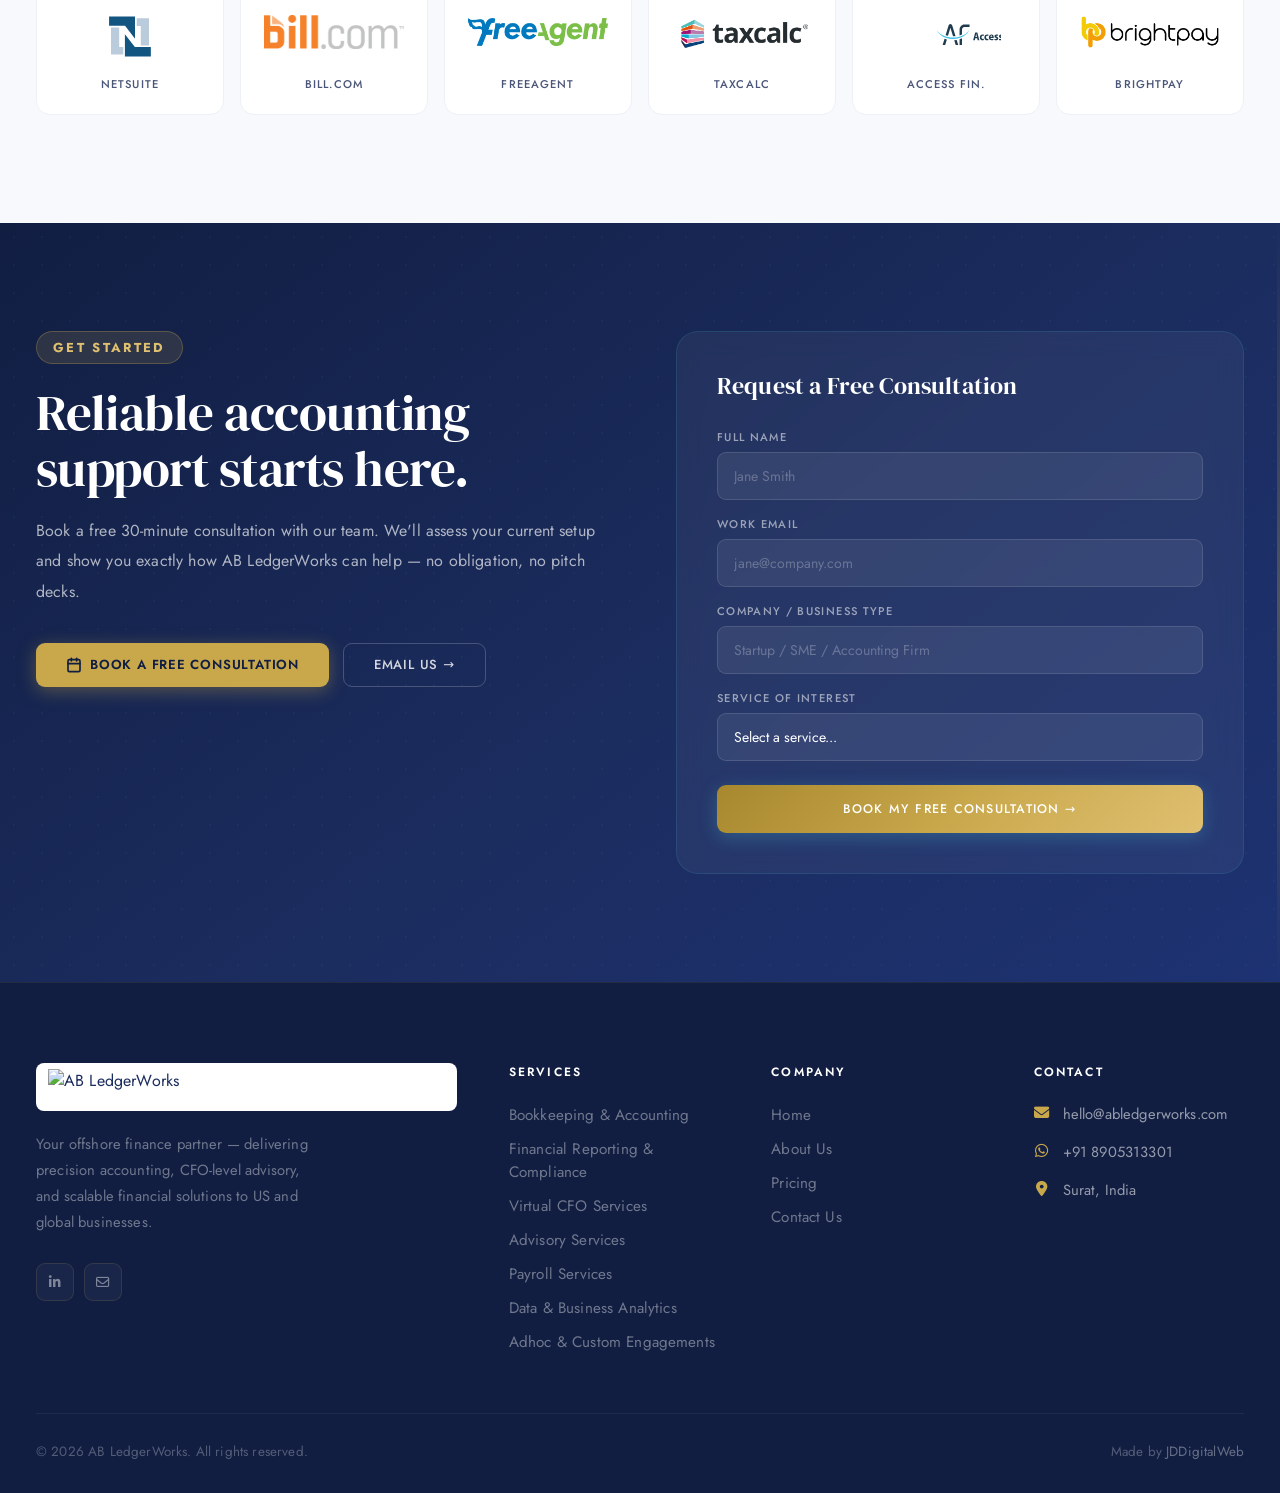
==== commit d10be6be: "Image performance: WebP conversion, lazy loading, hero preload; add Lenis smooth scrolling - Convert" ====
--- a/index.html
+++ b/index.html
@@ -7,6 +7,7 @@
 <link href="https://fonts.googleapis.com/css2?family=DM+Serif+Display:ital@0;1&family=Jost:wght@300;400;500;600&display=swap" rel="stylesheet">
 <link rel="stylesheet" href="https://cdnjs.cloudflare.com/ajax/libs/font-awesome/6.4.0/css/all.min.css">
 <link rel="stylesheet" href="css/global.css">
+<link rel="preload" as="image" href="images/hero.webp" type="image/webp">
 <script src="js/layout.js" defer></script>
 <style>
   /* ── HOME PAGE STYLES ── */
@@ -22,7 +23,7 @@
     position: relative; overflow: hidden;
     display: flex; align-items: center;
     padding: 0;
-    background-image: url('images/hero.jpg');
+    background-image: url('images/hero.webp');
     background-size: cover; background-position: center top;
   }
 
@@ -547,7 +548,7 @@
           </a>
         </div>
         <div class="service-card-visual">
-          <img src="assets/home/bookkeeping.svg" alt="Bookkeeping &amp; Accounting">
+          <img src="assets/home/bookkeeping.svg" alt="Bookkeeping &amp; Accounting" loading="lazy">
         </div>
       </div>
 
@@ -566,7 +567,7 @@
           </a>
         </div>
         <div class="service-card-visual">
-          <img src="assets/home/Financial%20Reporting%20%26%20Compliance.svg" alt="Financial Reporting &amp; Compliance">
+          <img src="assets/home/Financial%20Reporting%20%26%20Compliance.svg" alt="Financial Reporting &amp; Compliance" loading="lazy">
         </div>
       </div>
 
@@ -585,7 +586,7 @@
           </a>
         </div>
         <div class="service-card-visual">
-          <img src="assets/home/Virtual%20CFO.svg" alt="Virtual CFO Services">
+          <img src="assets/home/Virtual%20CFO.svg" alt="Virtual CFO Services" loading="lazy">
         </div>
       </div>
 
@@ -604,7 +605,7 @@
           </a>
         </div>
         <div class="service-card-visual">
-          <img src="assets/home/advisory.svg" alt="Advisory Services">
+          <img src="assets/home/advisory.svg" alt="Advisory Services" loading="lazy">
         </div>
       </div>
 
@@ -623,7 +624,7 @@
           </a>
         </div>
         <div class="service-card-visual">
-          <img src="assets/home/payroll.svg" alt="Payroll Services">
+          <img src="assets/home/payroll.svg" alt="Payroll Services" loading="lazy">
         </div>
       </div>
 
@@ -642,7 +643,7 @@
           </a>
         </div>
         <div class="service-card-visual">
-          <img src="assets/home/Data%20%26%20Business%20Analytics.svg" alt="Data &amp; Business Analytics">
+          <img src="assets/home/Data%20%26%20Business%20Analytics.svg" alt="Data &amp; Business Analytics" loading="lazy">
         </div>
       </div>
 
@@ -661,7 +662,7 @@
           </a>
         </div>
         <div class="service-card-visual">
-          <img src="assets/home/Adhoc%20Projects.svg" alt="Adhoc Projects">
+          <img src="assets/home/Adhoc%20Projects.svg" alt="Adhoc Projects" loading="lazy">
         </div>
       </div>
 
@@ -807,51 +808,51 @@
 
     <div class="tools-grid">
       <div class="tool-item">
-        <img src="assets/home/tools_logo/freshbooks.svg" alt="FreshBooks" class="logo-wide">
+        <img src="assets/home/tools_logo/freshbooks.svg" alt="FreshBooks" class="logo-wide" loading="lazy" loading="lazy">
         <span class="tool-item-name">FreshBooks</span>
       </div>
       <div class="tool-item">
-        <img src="assets/home/tools_logo/quickbooks.svg" alt="QuickBooks">
+        <img src="assets/home/tools_logo/quickbooks.svg" alt="QuickBooks" loading="lazy">
         <span class="tool-item-name">QuickBooks</span>
       </div>
       <div class="tool-item">
-        <img src="assets/home/tools_logo/xero.svg" alt="Xero">
+        <img src="assets/home/tools_logo/xero.svg" alt="Xero" loading="lazy">
         <span class="tool-item-name">Xero</span>
       </div>
       <div class="tool-item">
-        <img src="assets/home/tools_logo/zoho.svg" alt="Zoho" class="logo-wide">
+        <img src="assets/home/tools_logo/zoho.svg" alt="Zoho" class="logo-wide" loading="lazy" loading="lazy">
         <span class="tool-item-name">Zoho</span>
       </div>
       <div class="tool-item">
-        <img src="assets/home/tools_logo/wave.png" alt="Wave" class="logo-wide">
+        <img src="assets/home/tools_logo/wave.png" alt="Wave" class="logo-wide" loading="lazy" loading="lazy">
         <span class="tool-item-name">Wave</span>
       </div>
       <div class="tool-item">
-        <img src="assets/home/tools_logo/sage.svg" alt="Sage" class="logo-wide">
+        <img src="assets/home/tools_logo/sage.svg" alt="Sage" class="logo-wide" loading="lazy" loading="lazy">
         <span class="tool-item-name">Sage</span>
       </div>
       <div class="tool-item">
-        <img src="assets/home/tools_logo/netsuite.svg" alt="NetSuite">
+        <img src="assets/home/tools_logo/netsuite.svg" alt="NetSuite" loading="lazy">
         <span class="tool-item-name">NetSuite</span>
       </div>
       <div class="tool-item">
-        <img src="assets/home/tools_logo/bill_com.png" alt="Bill.com" class="logo-xwide">
+        <img src="assets/home/tools_logo/bill_com.png" alt="Bill.com" class="logo-xwide" loading="lazy" loading="lazy">
         <span class="tool-item-name">Bill.com</span>
       </div>
       <div class="tool-item">
-        <img src="assets/home/tools_logo/free_agent.png" alt="FreeAgent" class="logo-xwide">
+        <img src="assets/home/tools_logo/free_agent.png" alt="FreeAgent" class="logo-xwide" loading="lazy" loading="lazy">
         <span class="tool-item-name">FreeAgent</span>
       </div>
       <div class="tool-item">
-        <img src="assets/home/tools_logo/taxcalc.png" alt="TaxCalc" class="logo-xwide">
+        <img src="assets/home/tools_logo/taxcalc.png" alt="TaxCalc" class="logo-xwide" loading="lazy" loading="lazy">
         <span class="tool-item-name">TaxCalc</span>
       </div>
       <div class="tool-item">
-        <img src="assets/home/tools_logo/Access%20financial.svg" alt="Access Financial" class="logo-wide">
+        <img src="assets/home/tools_logo/Access%20financial.svg" alt="Access Financial" class="logo-wide" loading="lazy" loading="lazy">
         <span class="tool-item-name">Access Fin.</span>
       </div>
       <div class="tool-item">
-        <img src="assets/home/tools_logo/bright%20pay.png" alt="BrightPay" class="logo-xwide">
+        <img src="assets/home/tools_logo/bright%20pay.png" alt="BrightPay" class="logo-xwide" loading="lazy" loading="lazy">
         <span class="tool-item-name">BrightPay</span>
       </div>
     </div>
--- a/css/global.css
+++ b/css/global.css
@@ -36,7 +36,7 @@
 
 /* ─── RESET ─── */
 *, *::before, *::after { box-sizing: border-box; margin: 0; padding: 0; }
-html { scroll-behavior: smooth; }
+html { scroll-behavior: auto; }
 body {
   font-family: var(--font-body);
   font-size: 16px;
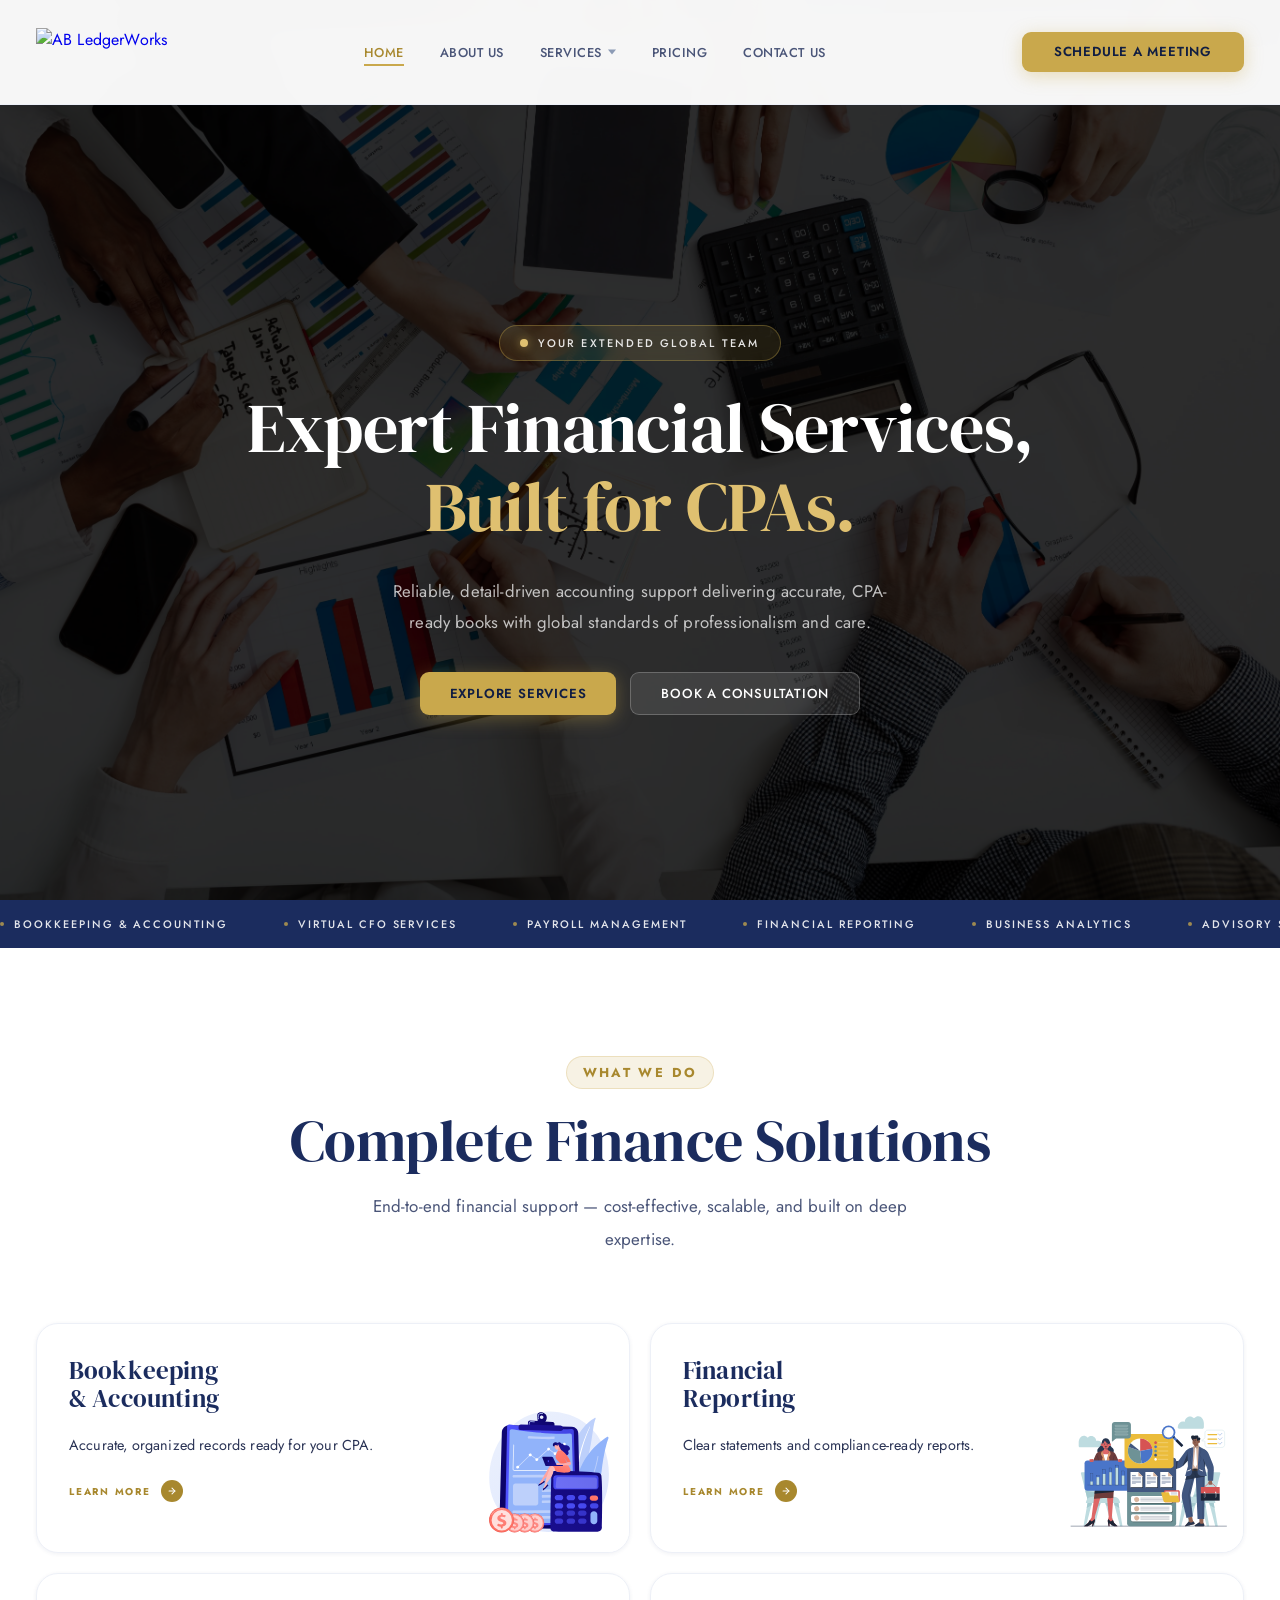
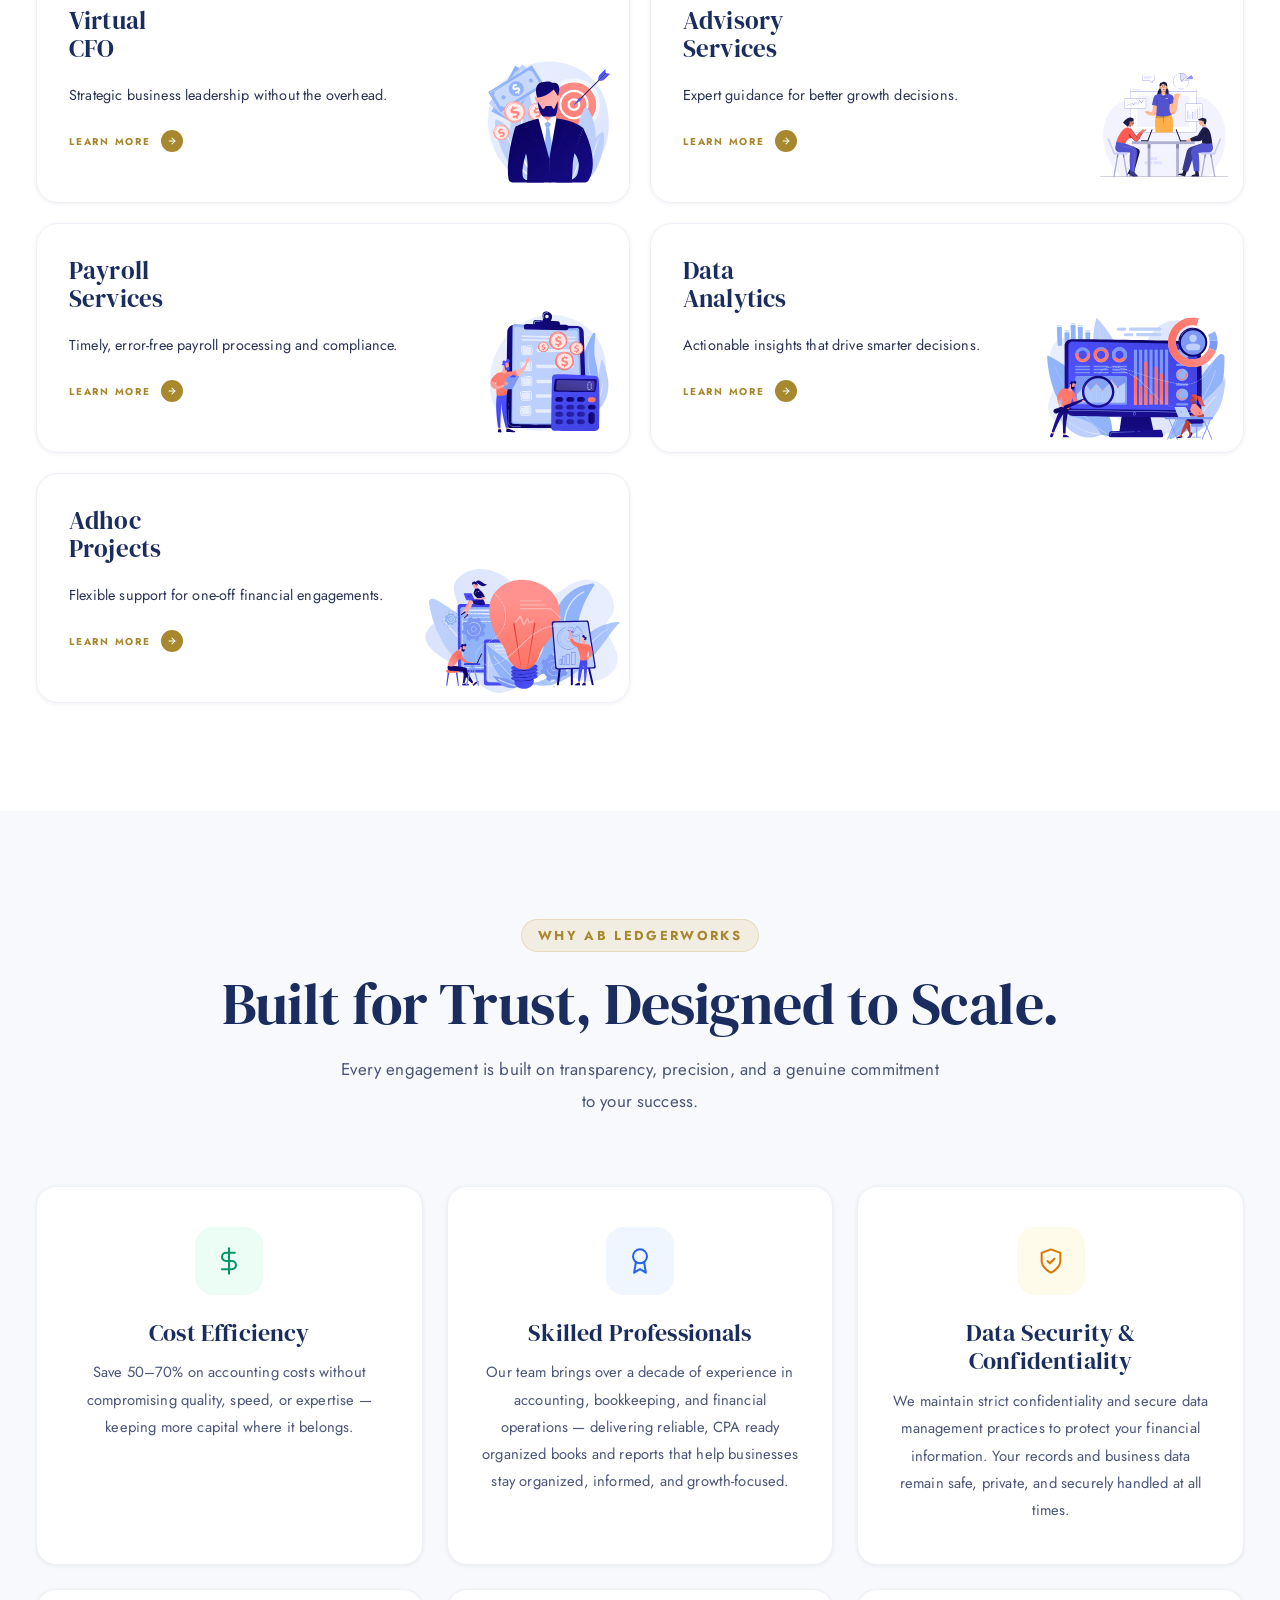
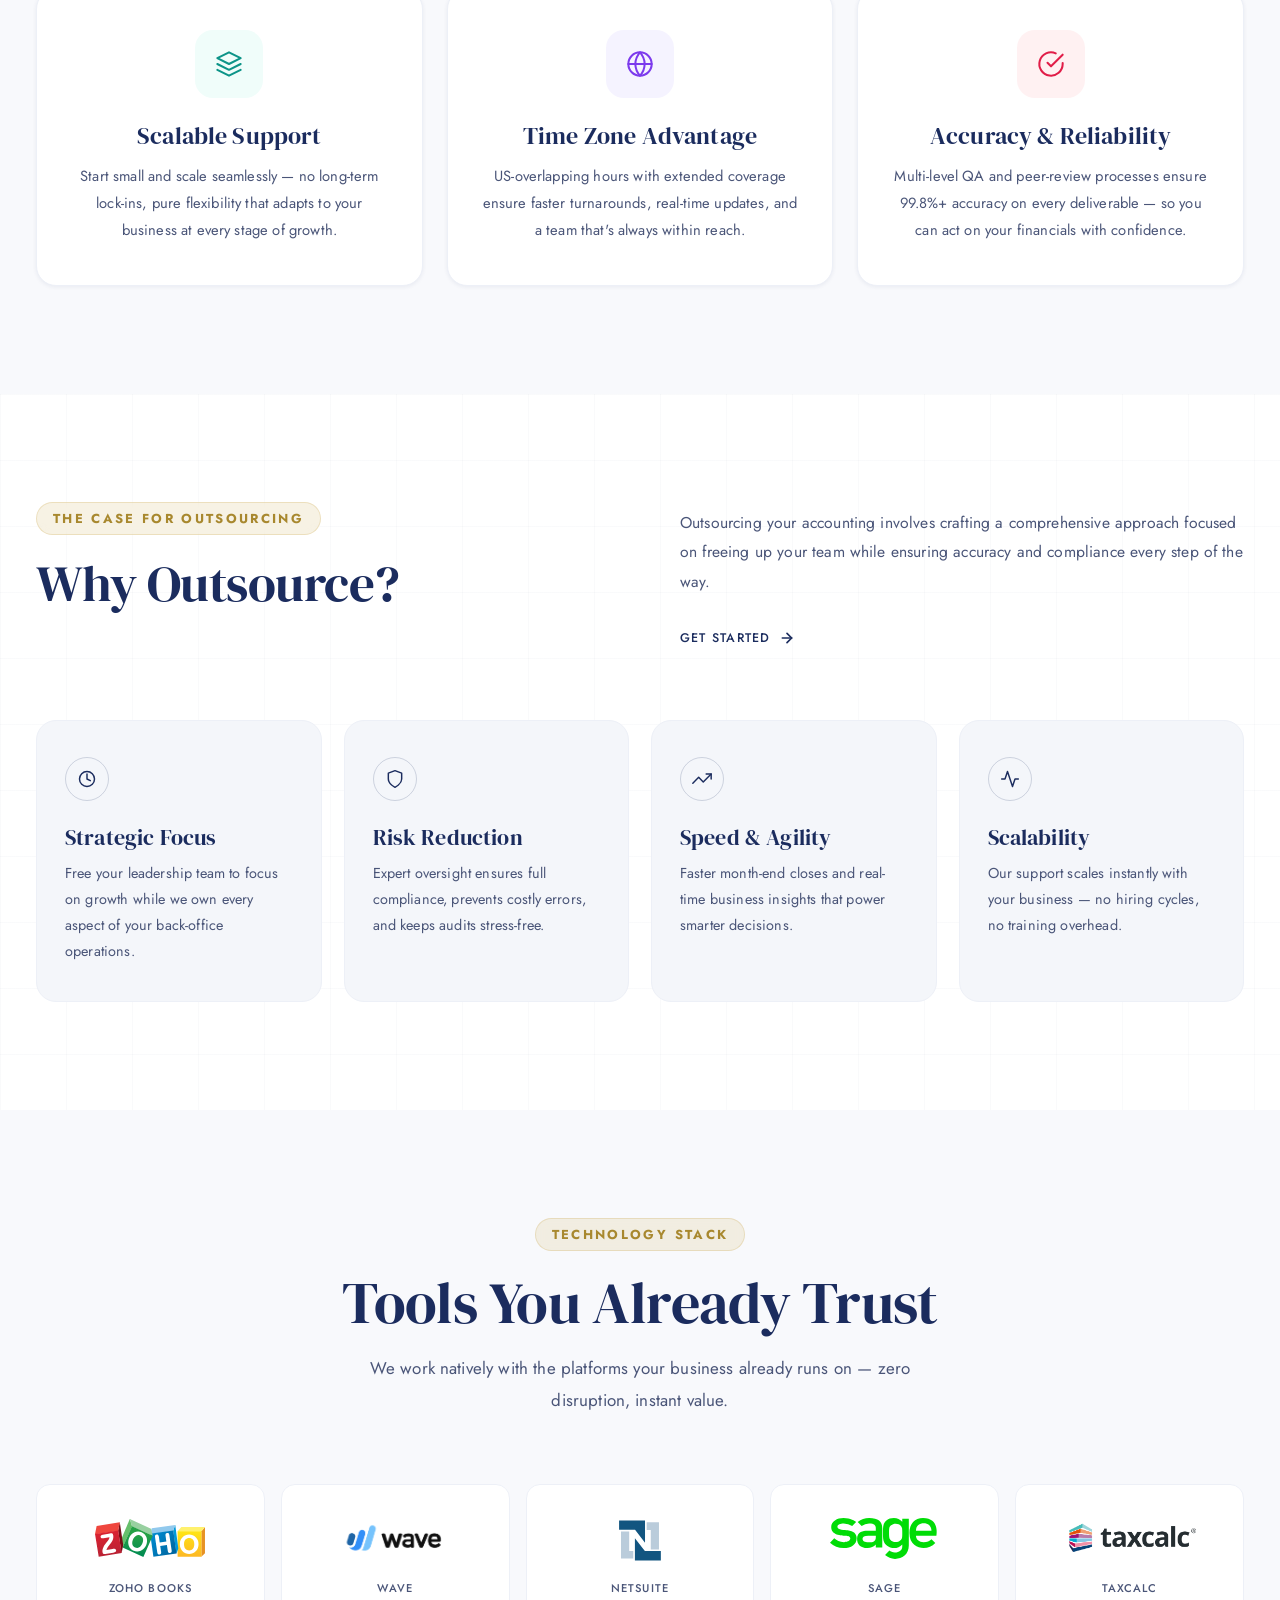
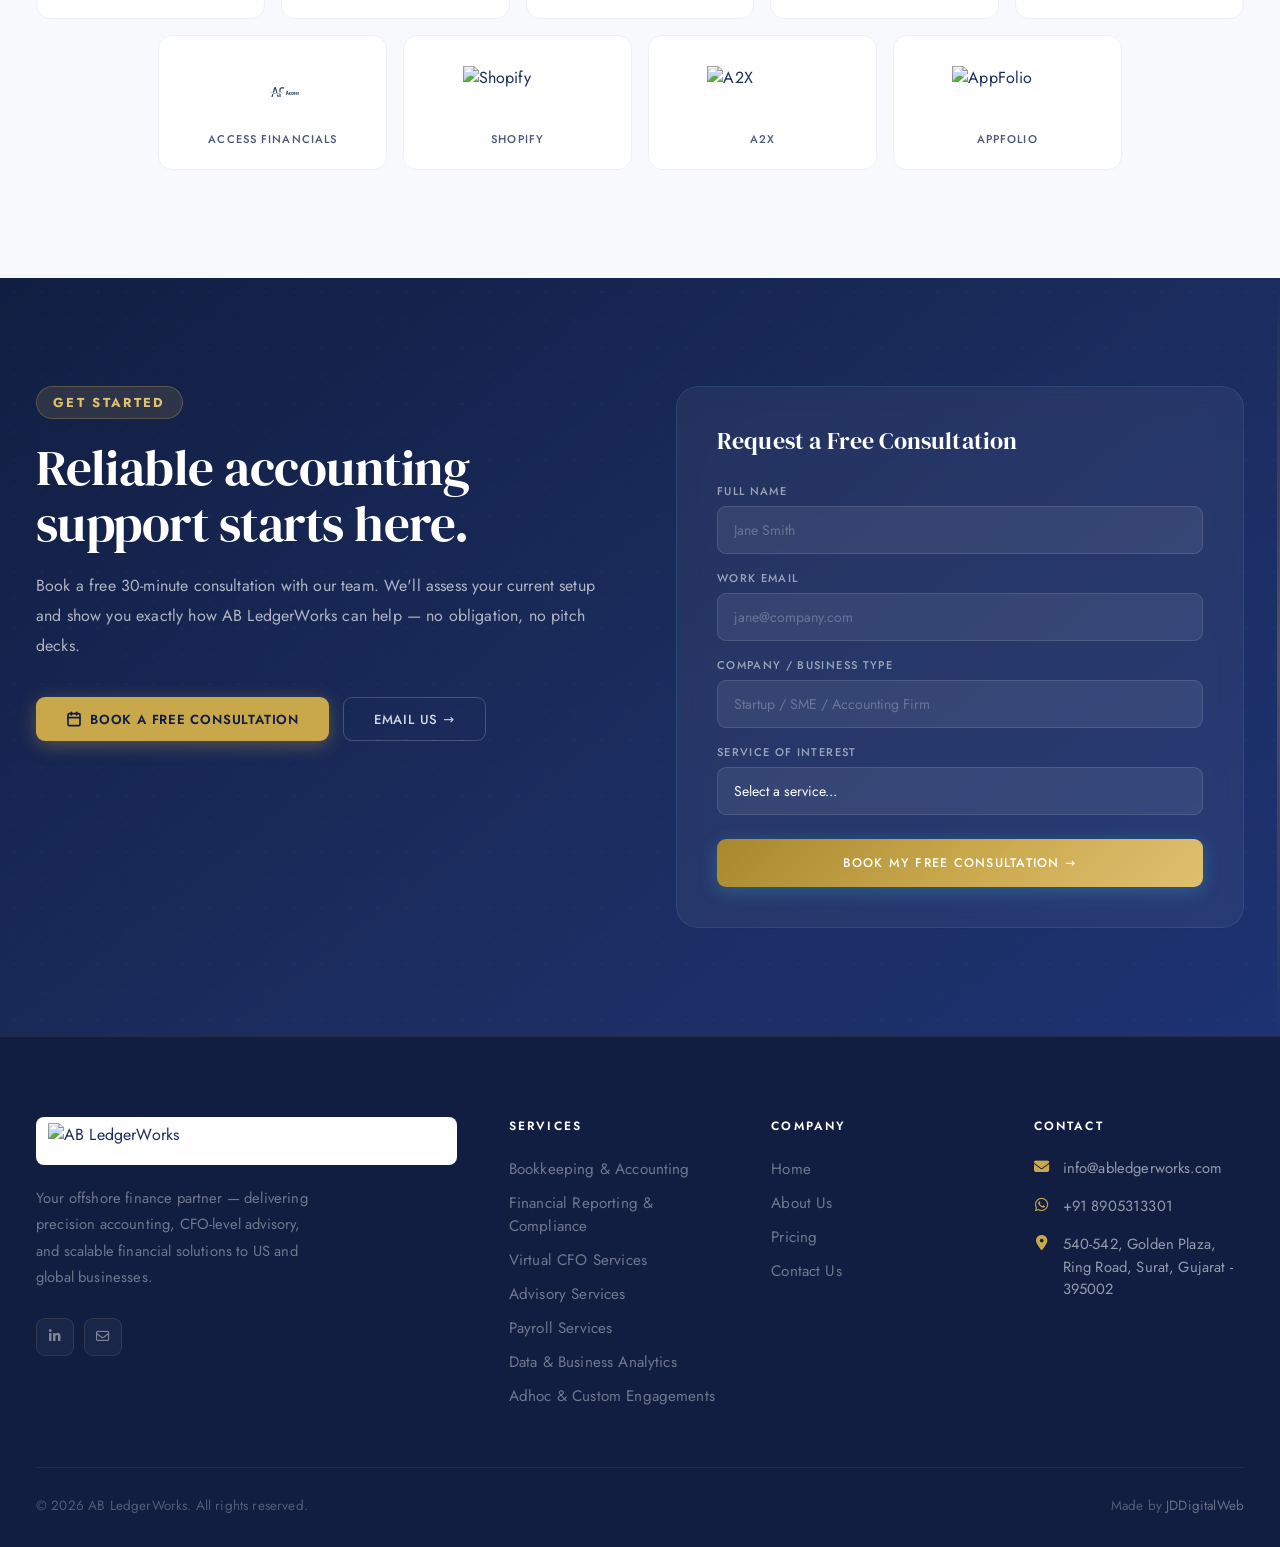
==== commit 2911fd19: "Update address and email across site - Address: 540-542, Golden Plaza, Ring Road, Surat, Gujarat - 3" ====
--- a/index.html
+++ b/index.html
@@ -3,7 +3,9 @@
 <head>
 <meta charset="UTF-8">
 <meta name="viewport" content="width=device-width, initial-scale=1.0">
-<title>AB LedgerWorks — Your Extended Global Team</title>
+<title>AB LedgerWorks - Your Extended Global Team</title>
+<meta name="description" content="Reliable, detail-driven accounting support delivering accurate, CPA-ready books with global standards of professionalism and care.">
+<link rel="icon" type="image/png" href="ab_favicon.png">
 <link href="https://fonts.googleapis.com/css2?family=DM+Serif+Display:ital@0;1&family=Jost:wght@300;400;500;600&display=swap" rel="stylesheet">
 <link rel="stylesheet" href="https://cdnjs.cloudflare.com/ajax/libs/font-awesome/6.4.0/css/all.min.css">
 <link rel="stylesheet" href="css/global.css">
@@ -312,7 +314,8 @@
   .tools-intro { text-align: center; max-width: 900px; margin: 0 auto 68px; }
   .tools-intro .section-subtitle { margin: 0 auto; }
 
-  .tools-grid { display: grid; grid-template-columns: repeat(6, 1fr); gap: 16px; }
+  .tools-grid { display: flex; flex-wrap: wrap; justify-content: center; gap: 16px; }
+  .tool-item { flex: 0 0 calc((100% - 64px) / 5); }
 
   .tool-item {
     background: var(--white); border: 1px solid var(--grey-100); border-radius: var(--radius);
@@ -422,7 +425,7 @@
     .hero-content { padding-top: 80px; }
   }
   @media (max-width: 1100px) {
-    .tools-grid { grid-template-columns: repeat(4, 1fr); }
+    .tool-item { flex: 0 0 calc((100% - 48px) / 4); }
     .footer-top { grid-template-columns: 1fr 1fr; gap: 40px; }
   }
   @media (max-width: 1280px) {
@@ -445,7 +448,7 @@
     #hero { height: 85vh; }
     .hero-content { padding-top: 80px; }
     .section { padding: 72px 0; }
-    .tools-grid { grid-template-columns: repeat(3, 1fr); }
+    .tool-item { flex: 0 0 calc((100% - 32px) / 3); }
     .footer-top { grid-template-columns: 1fr; gap: 36px; }
     .footer-brand-desc { max-width: 100%; }
     .footer-bottom { flex-direction: column; align-items: flex-start; }
@@ -459,7 +462,7 @@
   }
   @media (max-width: 540px) {
     #hero { height: 85vh; }
-    .tools-grid { grid-template-columns: repeat(2, 1fr); }
+    .tool-item { flex: 0 0 calc((100% - 16px) / 2); }
     .hero-label { font-size: 9px; }
     .hero-headline { font-size: clamp(2.4rem, 8vw, 3rem); }
     .hero-sub { font-size: 0.88rem; }
@@ -577,7 +580,7 @@
             <span class="service-title-main">Virtual</span>
             <span class="service-title-sub">CFO</span>
           </div>
-          <p class="service-card-desc">Strategic financial leadership without the overhead.</p>
+          <p class="service-card-desc">Strategic business leadership without the overhead.</p>
           <a href="services.html#svc-cfo" class="service-learn-more">
             <span class="service-learn-text">Learn More</span>
             <span class="service-learn-btn">
@@ -596,7 +599,7 @@
             <span class="service-title-main">Advisory</span>
             <span class="service-title-sub">Services</span>
           </div>
-          <p class="service-card-desc">Expert guidance for smarter financial decisions.</p>
+          <p class="service-card-desc">Expert guidance for better growth decisions.</p>
           <a href="services.html#svc-advisory" class="service-learn-more">
             <span class="service-learn-text">Learn More</span>
             <span class="service-learn-btn">
@@ -634,7 +637,7 @@
             <span class="service-title-main">Data</span>
             <span class="service-title-sub">Analytics</span>
           </div>
-          <p class="service-card-desc">Actionable insights from your financial data.</p>
+          <p class="service-card-desc">Actionable insights that drive smarter decisions.</p>
           <a href="services.html#svc-analytics" class="service-learn-more">
             <span class="service-learn-text">Learn More</span>
             <span class="service-learn-btn">
@@ -696,7 +699,7 @@
           <svg viewBox="0 0 24 24"><circle cx="12" cy="8" r="6"/><path d="M15.477 12.89 17 22l-5-3-5 3 1.523-9.11"/></svg>
         </div>
         <h3 class="why-card-title">Skilled Professionals</h3>
-        <p class="why-card-desc">Our team brings over a decade of experience in accounting, bookkeeping, and financial operations — delivering reliable, CPA-ready financials that help businesses stay organized, informed, and growth-focused.</p>
+        <p class="why-card-desc">Our team brings over a decade of experience in accounting, bookkeeping, and financial operations — delivering reliable, CPA ready organized books and reports that help businesses stay organized, informed, and growth-focused.</p>
       </div>
 
       <!-- Data Security -->
@@ -704,8 +707,8 @@
         <div class="why-icon-wrap wi-amber">
           <svg viewBox="0 0 24 24"><path d="M12 22s8-4 8-10V5l-8-3-8 3v7c0 6 8 10 8 10z"/><polyline points="9 12 11 14 15 10"/></svg>
         </div>
-        <h3 class="why-card-title">Data Security &amp; Compliance</h3>
-        <p class="why-card-desc">Enterprise-grade security, NDA protection, and SOC-compliant processes that safeguard your data and ensure complete confidentiality.</p>
+        <h3 class="why-card-title">Data Security &amp; Confidentiality</h3>
+        <p class="why-card-desc">We maintain strict confidentiality and secure data management practices to protect your financial information. Your records and business data remain safe, private, and securely handled at all times.</p>
       </div>
 
       <!-- Scalable Support -->
@@ -766,7 +769,7 @@
           <svg viewBox="0 0 24 24"><circle cx="12" cy="12" r="9"/><path d="M12 6v6l4 2"/></svg>
         </div>
         <div class="outsource-card-title">Strategic Focus</div>
-        <div class="outsource-card-desc">Free your leadership team to focus on growth while we own every aspect of your financial operations.</div>
+        <div class="outsource-card-desc">Free your leadership team to focus on growth while we own every aspect of your back-office operations.</div>
       </div>
 
       <div class="outsource-card">
@@ -782,7 +785,7 @@
           <svg viewBox="0 0 24 24"><polyline points="23 6 13.5 15.5 8 10 1 17"/><polyline points="17 6 23 6 23 12"/></svg>
         </div>
         <div class="outsource-card-title">Speed &amp; Agility</div>
-        <div class="outsource-card-desc">Faster month-end closes and real-time financial insights that power smarter, quicker decisions.</div>
+        <div class="outsource-card-desc">Faster month-end closes and real-time business insights that power smarter decisions.</div>
       </div>
 
       <div class="outsource-card">
@@ -808,52 +811,40 @@
 
     <div class="tools-grid">
       <div class="tool-item">
-        <img src="assets/home/tools_logo/freshbooks.svg" alt="FreshBooks" class="logo-wide" loading="lazy" loading="lazy">
-        <span class="tool-item-name">FreshBooks</span>
+        <img src="assets/home/tools_logo/zoho.svg" alt="Zoho Books" class="logo-wide" loading="lazy">
+        <span class="tool-item-name">Zoho Books</span>
       </div>
       <div class="tool-item">
-        <img src="assets/home/tools_logo/quickbooks.svg" alt="QuickBooks" loading="lazy">
-        <span class="tool-item-name">QuickBooks</span>
-      </div>
-      <div class="tool-item">
-        <img src="assets/home/tools_logo/xero.svg" alt="Xero" loading="lazy">
-        <span class="tool-item-name">Xero</span>
-      </div>
-      <div class="tool-item">
-        <img src="assets/home/tools_logo/zoho.svg" alt="Zoho" class="logo-wide" loading="lazy" loading="lazy">
-        <span class="tool-item-name">Zoho</span>
-      </div>
-      <div class="tool-item">
-        <img src="assets/home/tools_logo/wave.png" alt="Wave" class="logo-wide" loading="lazy" loading="lazy">
+        <img src="assets/home/tools_logo/wave.png" alt="Wave" class="logo-wide" loading="lazy">
         <span class="tool-item-name">Wave</span>
-      </div>
-      <div class="tool-item">
-        <img src="assets/home/tools_logo/sage.svg" alt="Sage" class="logo-wide" loading="lazy" loading="lazy">
-        <span class="tool-item-name">Sage</span>
       </div>
       <div class="tool-item">
         <img src="assets/home/tools_logo/netsuite.svg" alt="NetSuite" loading="lazy">
         <span class="tool-item-name">NetSuite</span>
       </div>
       <div class="tool-item">
-        <img src="assets/home/tools_logo/bill_com.png" alt="Bill.com" class="logo-xwide" loading="lazy" loading="lazy">
-        <span class="tool-item-name">Bill.com</span>
+        <img src="assets/home/tools_logo/sage.svg" alt="Sage" class="logo-wide" loading="lazy">
+        <span class="tool-item-name">Sage</span>
       </div>
       <div class="tool-item">
-        <img src="assets/home/tools_logo/free_agent.png" alt="FreeAgent" class="logo-xwide" loading="lazy" loading="lazy">
-        <span class="tool-item-name">FreeAgent</span>
+        <img src="assets/home/tools_logo/taxcalc.png" alt="TaxCalc" class="logo-xwide" loading="lazy">
+        <span class="tool-item-name">TaxCalc</span>
       </div>
       <div class="tool-item">
-        <img src="assets/home/tools_logo/taxcalc.png" alt="TaxCalc" class="logo-xwide" loading="lazy" loading="lazy">
-        <span class="tool-item-name">TaxCalc</span>
+        <img src="assets/home/tools_logo/Access%20financial.svg" alt="Access Financials" loading="lazy">
+        <span class="tool-item-name">Access Financials</span>
       </div>
       <div class="tool-item">
-        <img src="assets/home/tools_logo/Access%20financial.svg" alt="Access Financial" class="logo-wide" loading="lazy" loading="lazy">
-        <span class="tool-item-name">Access Fin.</span>
+        <img src="assets/home/tools_logo/shopify.png" alt="Shopify" class="logo-wide" loading="lazy">
+        <span class="tool-item-name">Shopify</span>
       </div>
       <div class="tool-item">
-        <img src="assets/home/tools_logo/bright%20pay.png" alt="BrightPay" class="logo-xwide" loading="lazy" loading="lazy">
-        <span class="tool-item-name">BrightPay</span>
+        <img src="assets/home/tools_logo/a2x.png" alt="A2X" class="logo-wide" loading="lazy">
+        <span class="tool-item-name">A2X</span>
+      </div>
+      <div class="tool-item">
+        <img src="assets/home/tools_logo/appfolio.png" alt="AppFolio" class="logo-wide" loading="lazy">
+        <span class="tool-item-name">AppFolio</span>
       </div>
     </div>
 
@@ -876,7 +867,7 @@
             <svg width="16" height="16" viewBox="0 0 24 24" fill="none" stroke="currentColor" stroke-width="2.5" stroke-linecap="round" stroke-linejoin="round"><rect x="3" y="4" width="18" height="18" rx="2"/><line x1="16" y1="2" x2="16" y2="6"/><line x1="8" y1="2" x2="8" y2="6"/><line x1="3" y1="10" x2="21" y2="10"/></svg>
             Book a Free Consultation
           </a>
-          <a href="mailto:hello@ableagerworks.com" class="btn btn-outline-white">Email Us →</a>
+          <a href="mailto:info@abledgerworks.com" class="btn btn-outline-white">Email Us →</a>
         </div>
       </div>
 
--- a/css/global.css
+++ b/css/global.css
@@ -305,10 +305,11 @@
   .nav-links, .nav-cta { display: none; }
   .hamburger { display: flex; }
   .section { padding: 84px 0; }
+  nav { padding: 18px 0; }
   nav .container { padding: 0 24px; }
 }
 @media (max-width: 768px) {
-  nav { padding: 14px 0; }
+  nav { padding: 16px 0; }
   nav .container { padding: 0 20px; }
   .nav-logo-img { height: 36px; }
   .section { padding: 72px 0; }
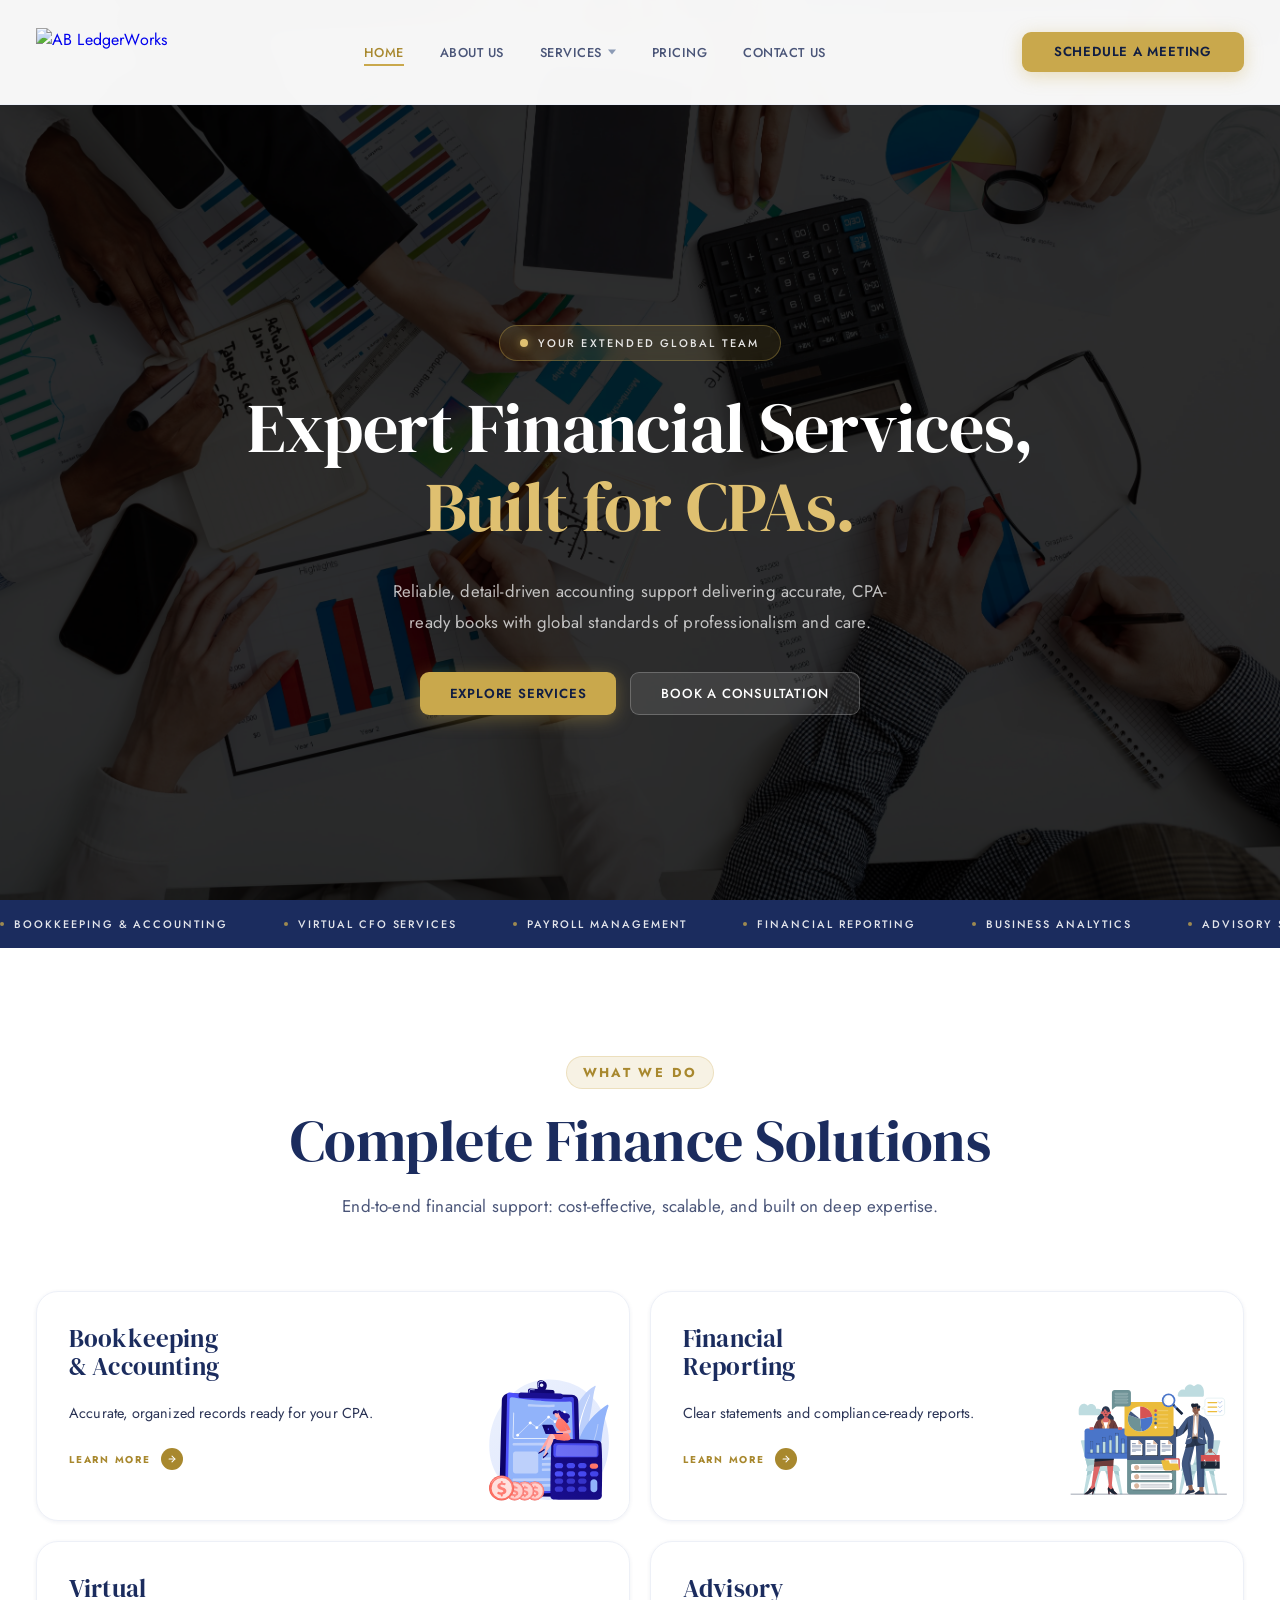
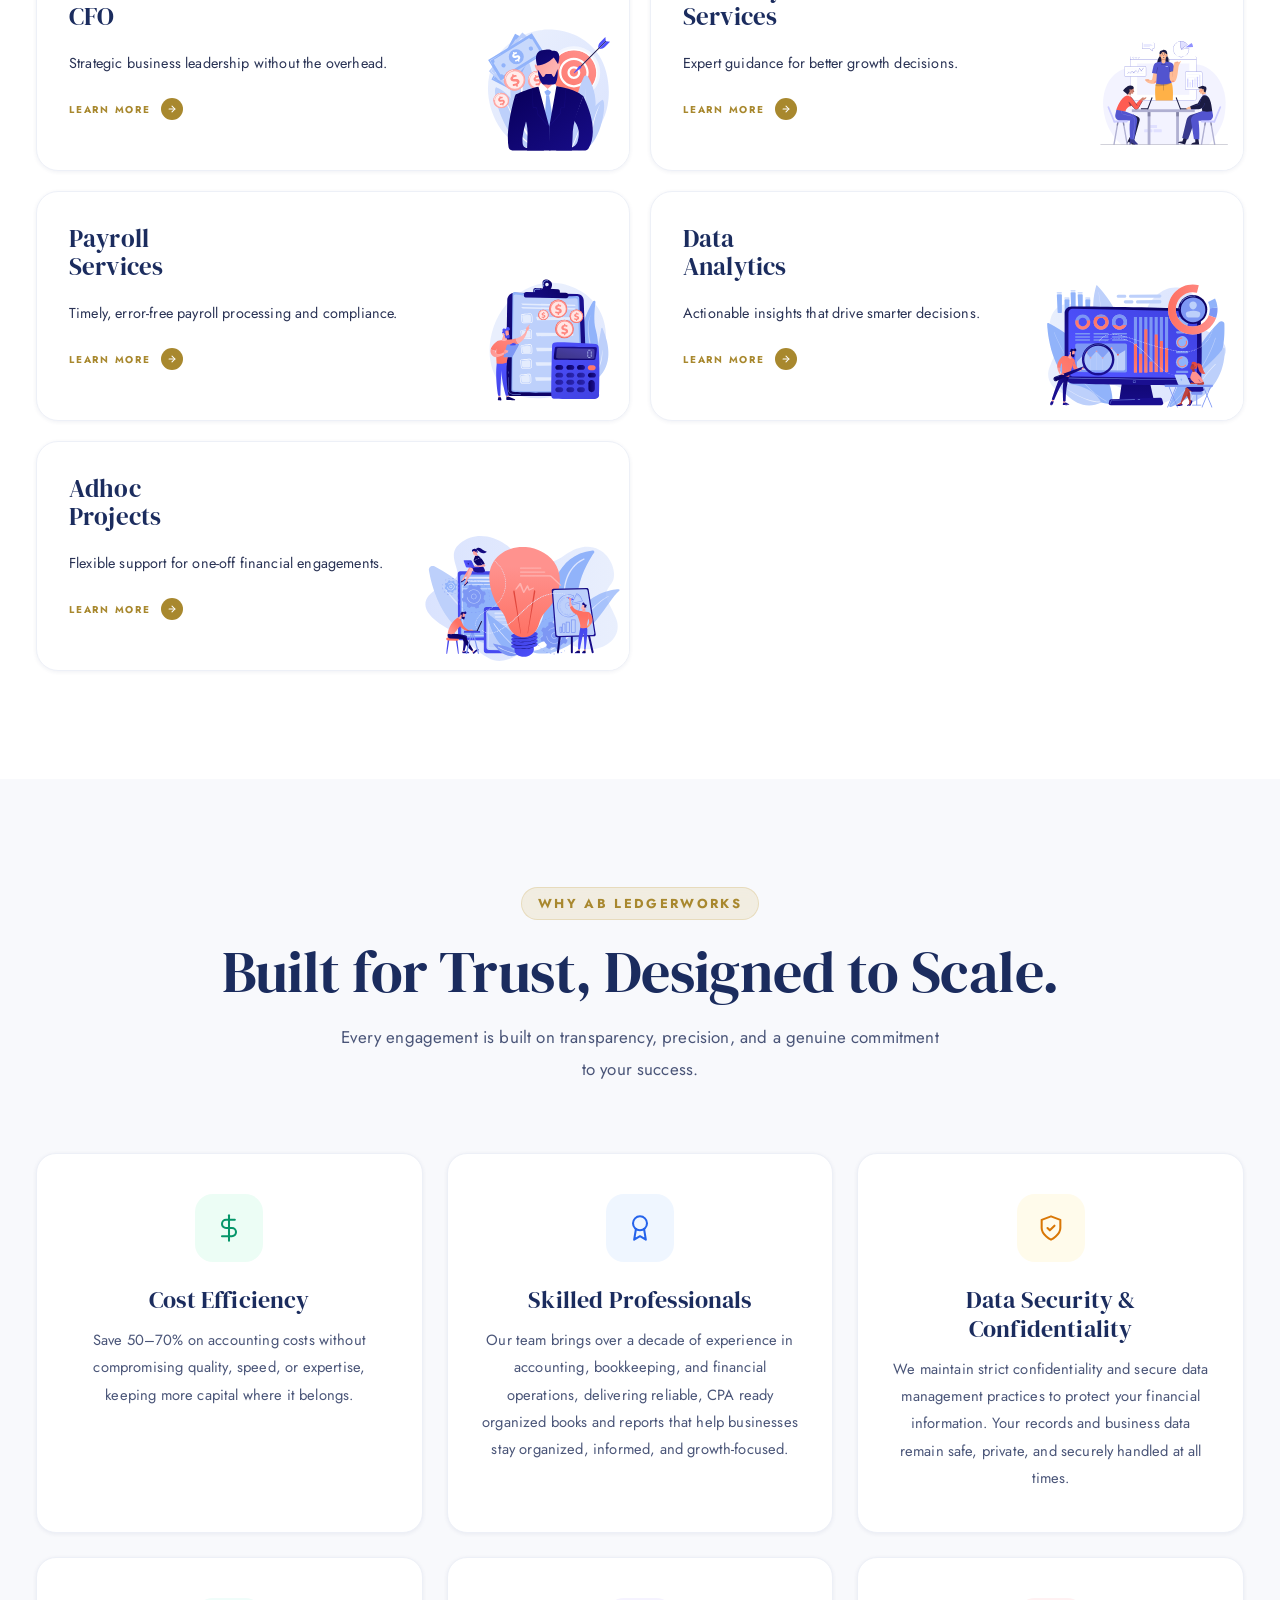
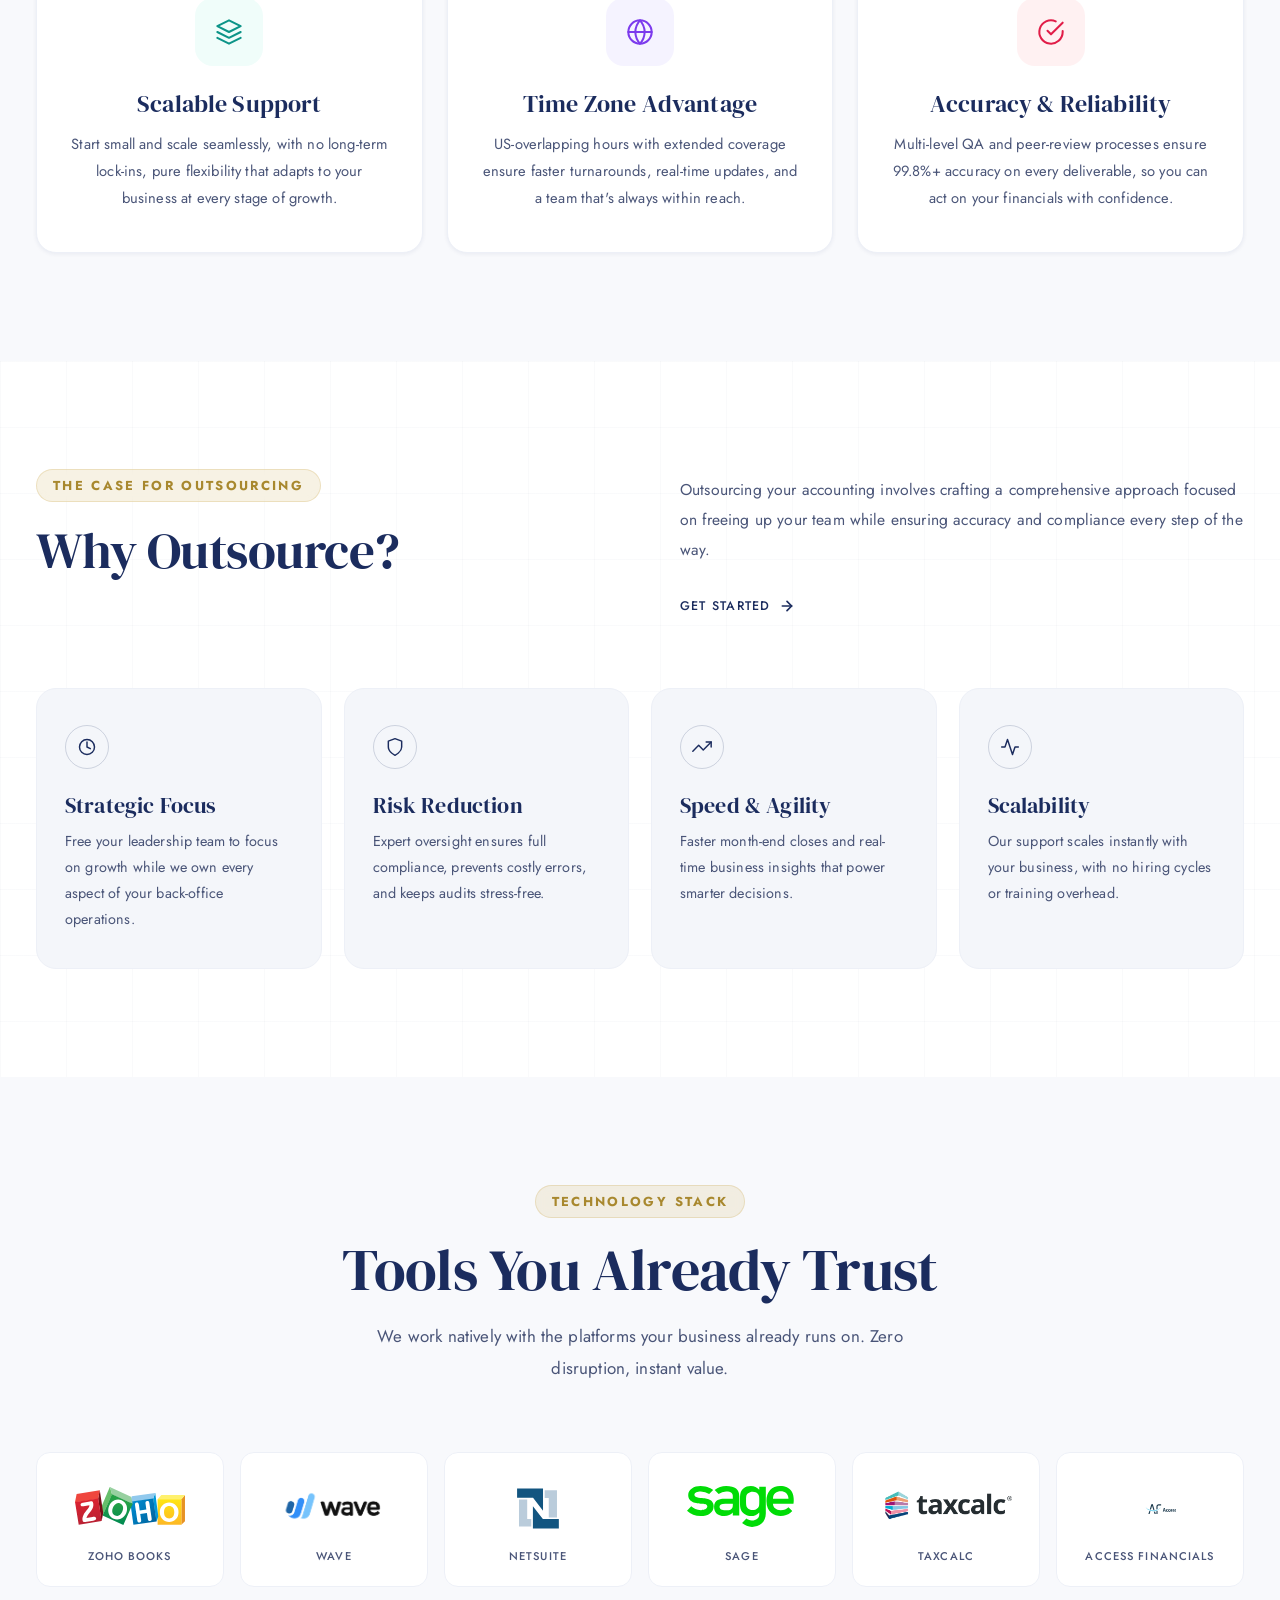
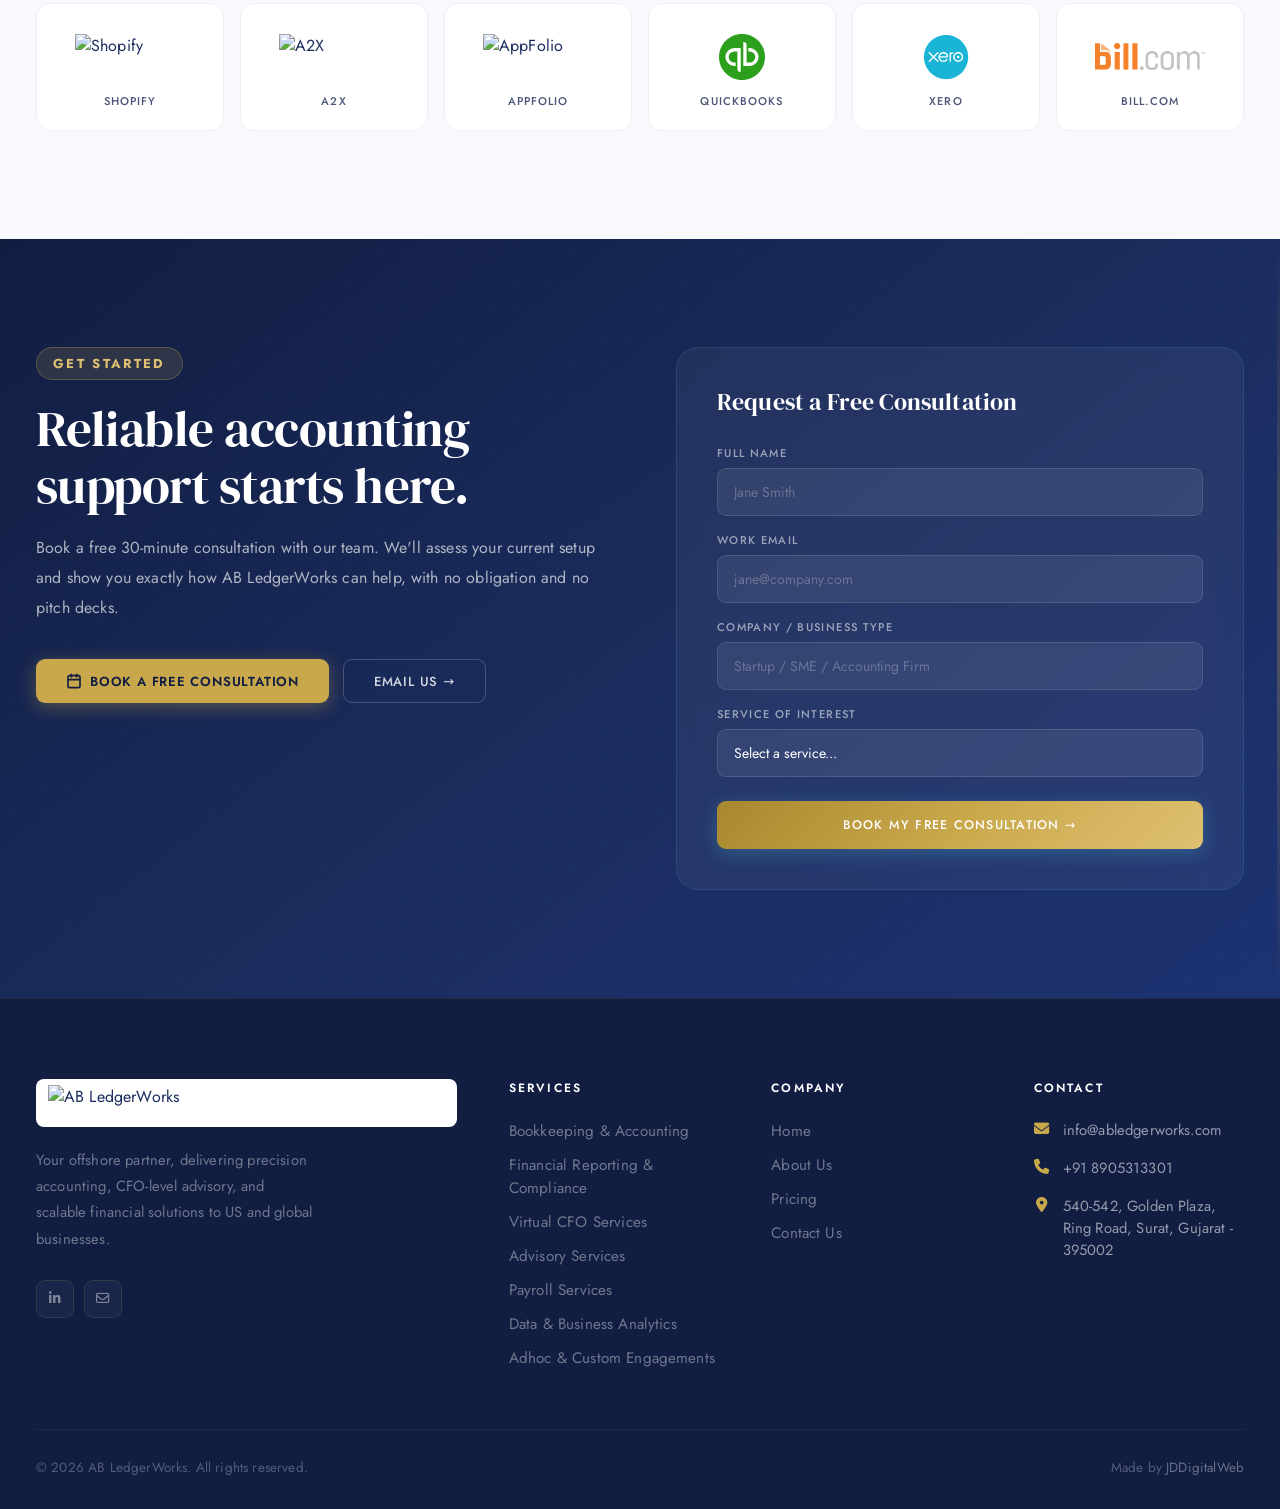
==== commit 1517a9af: "Add QuickBooks, Xero, Bill.com to tools grid; remove em dashes site-wide Co-Authored-By: Claude Sonn" ====
--- a/index.html
+++ b/index.html
@@ -315,7 +315,7 @@
   .tools-intro .section-subtitle { margin: 0 auto; }
 
   .tools-grid { display: flex; flex-wrap: wrap; justify-content: center; gap: 16px; }
-  .tool-item { flex: 0 0 calc((100% - 64px) / 5); }
+  .tool-item { flex: 0 0 calc((100% - 80px) / 6); }
 
   .tool-item {
     background: var(--white); border: 1px solid var(--grey-100); border-radius: var(--radius);
@@ -531,7 +531,7 @@
     <div class="services-intro">
       <div class="section-label">What We Do</div>
       <h2 class="section-title">Complete Finance Solutions</h2>
-      <p class="section-subtitle">End-to-end financial support — cost-effective, scalable, and built on deep expertise.</p>
+      <p class="section-subtitle">End-to-end financial support: cost-effective, scalable, and built on deep expertise.</p>
     </div>
 
     <div class="services-grid">
@@ -690,7 +690,7 @@
           <svg viewBox="0 0 24 24"><line x1="12" y1="1" x2="12" y2="23"/><path d="M17 5H9.5a3.5 3.5 0 0 0 0 7h5a3.5 3.5 0 0 1 0 7H6"/></svg>
         </div>
         <h3 class="why-card-title">Cost Efficiency</h3>
-        <p class="why-card-desc">Save 50–70% on accounting costs without compromising quality, speed, or expertise — keeping more capital where it belongs.</p>
+        <p class="why-card-desc">Save 50–70% on accounting costs without compromising quality, speed, or expertise, keeping more capital where it belongs.</p>
       </div>
 
       <!-- Skilled Professionals -->
@@ -699,7 +699,7 @@
           <svg viewBox="0 0 24 24"><circle cx="12" cy="8" r="6"/><path d="M15.477 12.89 17 22l-5-3-5 3 1.523-9.11"/></svg>
         </div>
         <h3 class="why-card-title">Skilled Professionals</h3>
-        <p class="why-card-desc">Our team brings over a decade of experience in accounting, bookkeeping, and financial operations — delivering reliable, CPA ready organized books and reports that help businesses stay organized, informed, and growth-focused.</p>
+        <p class="why-card-desc">Our team brings over a decade of experience in accounting, bookkeeping, and financial operations, delivering reliable, CPA ready organized books and reports that help businesses stay organized, informed, and growth-focused.</p>
       </div>
 
       <!-- Data Security -->
@@ -717,7 +717,7 @@
           <svg viewBox="0 0 24 24"><polygon points="12 2 2 7 12 12 22 7 12 2"/><polyline points="2 17 12 22 22 17"/><polyline points="2 12 12 17 22 12"/></svg>
         </div>
         <h3 class="why-card-title">Scalable Support</h3>
-        <p class="why-card-desc">Start small and scale seamlessly — no long-term lock-ins, pure flexibility that adapts to your business at every stage of growth.</p>
+        <p class="why-card-desc">Start small and scale seamlessly, with no long-term lock-ins, pure flexibility that adapts to your business at every stage of growth.</p>
       </div>
 
       <!-- Time Zone Advantage -->
@@ -735,7 +735,7 @@
           <svg viewBox="0 0 24 24"><path d="M22 11.08V12a10 10 0 1 1-5.93-9.14"/><polyline points="22 4 12 14.01 9 11.01"/></svg>
         </div>
         <h3 class="why-card-title">Accuracy &amp; Reliability</h3>
-        <p class="why-card-desc">Multi-level QA and peer-review processes ensure 99.8%+ accuracy on every deliverable — so you can act on your financials with confidence.</p>
+        <p class="why-card-desc">Multi-level QA and peer-review processes ensure 99.8%+ accuracy on every deliverable, so you can act on your financials with confidence.</p>
       </div>
 
     </div>
@@ -793,7 +793,7 @@
           <svg viewBox="0 0 24 24"><polyline points="22 12 18 12 15 21 9 3 6 12 2 12"/></svg>
         </div>
         <div class="outsource-card-title">Scalability</div>
-        <div class="outsource-card-desc">Our support scales instantly with your business — no hiring cycles, no training overhead.</div>
+        <div class="outsource-card-desc">Our support scales instantly with your business, with no hiring cycles or training overhead.</div>
       </div>
 
     </div>
@@ -806,7 +806,7 @@
     <div class="tools-intro">
       <div class="section-label">Technology Stack</div>
       <h2 class="section-title">Tools You Already Trust</h2>
-      <p class="section-subtitle">We work natively with the platforms your business already runs on — zero disruption, instant value.</p>
+      <p class="section-subtitle">We work natively with the platforms your business already runs on. Zero disruption, instant value.</p>
     </div>
 
     <div class="tools-grid">
@@ -845,6 +845,18 @@
       <div class="tool-item">
         <img src="assets/home/tools_logo/appfolio.png" alt="AppFolio" class="logo-wide" loading="lazy">
         <span class="tool-item-name">AppFolio</span>
+      </div>
+      <div class="tool-item">
+        <img src="assets/home/tools_logo/quickbooks.svg" alt="QuickBooks" class="logo-wide" loading="lazy">
+        <span class="tool-item-name">QuickBooks</span>
+      </div>
+      <div class="tool-item">
+        <img src="assets/home/tools_logo/xero.svg" alt="Xero" class="logo-wide" loading="lazy">
+        <span class="tool-item-name">Xero</span>
+      </div>
+      <div class="tool-item">
+        <img src="assets/home/tools_logo/bill_com.png" alt="Bill.com" class="logo-wide" loading="lazy">
+        <span class="tool-item-name">Bill.com</span>
       </div>
     </div>
 
@@ -861,7 +873,7 @@
       <div class="cta-left">
         <div class="section-label">Get Started</div>
         <h2>Reliable accounting support starts here.</h2>
-        <p>Book a free 30-minute consultation with our team. We'll assess your current setup and show you exactly how AB LedgerWorks can help — no obligation, no pitch decks.</p>
+        <p>Book a free 30-minute consultation with our team. We'll assess your current setup and show you exactly how AB LedgerWorks can help, with no obligation and no pitch decks.</p>
         <div class="cta-actions">
           <a href="#cta" class="btn btn-primary">
             <svg width="16" height="16" viewBox="0 0 24 24" fill="none" stroke="currentColor" stroke-width="2.5" stroke-linecap="round" stroke-linejoin="round"><rect x="3" y="4" width="18" height="18" rx="2"/><line x1="16" y1="2" x2="16" y2="6"/><line x1="8" y1="2" x2="8" y2="6"/><line x1="3" y1="10" x2="21" y2="10"/></svg>
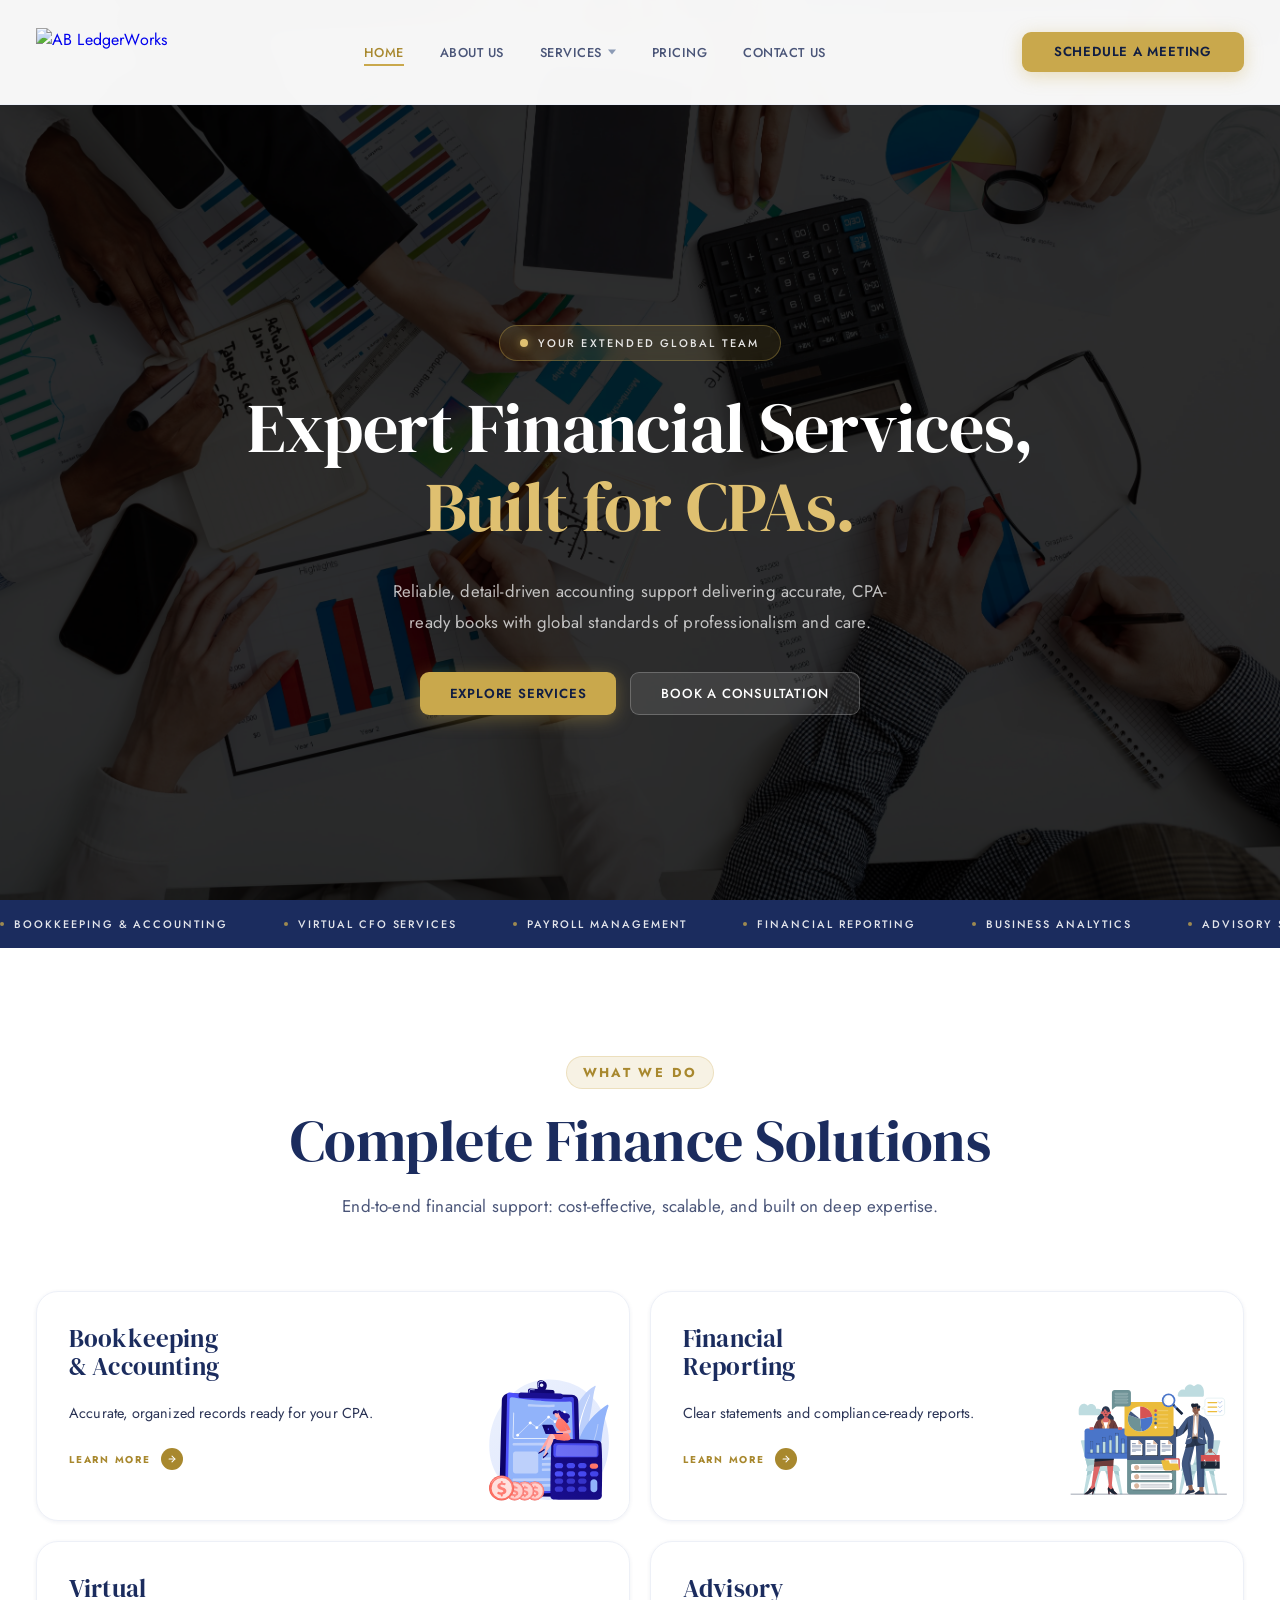
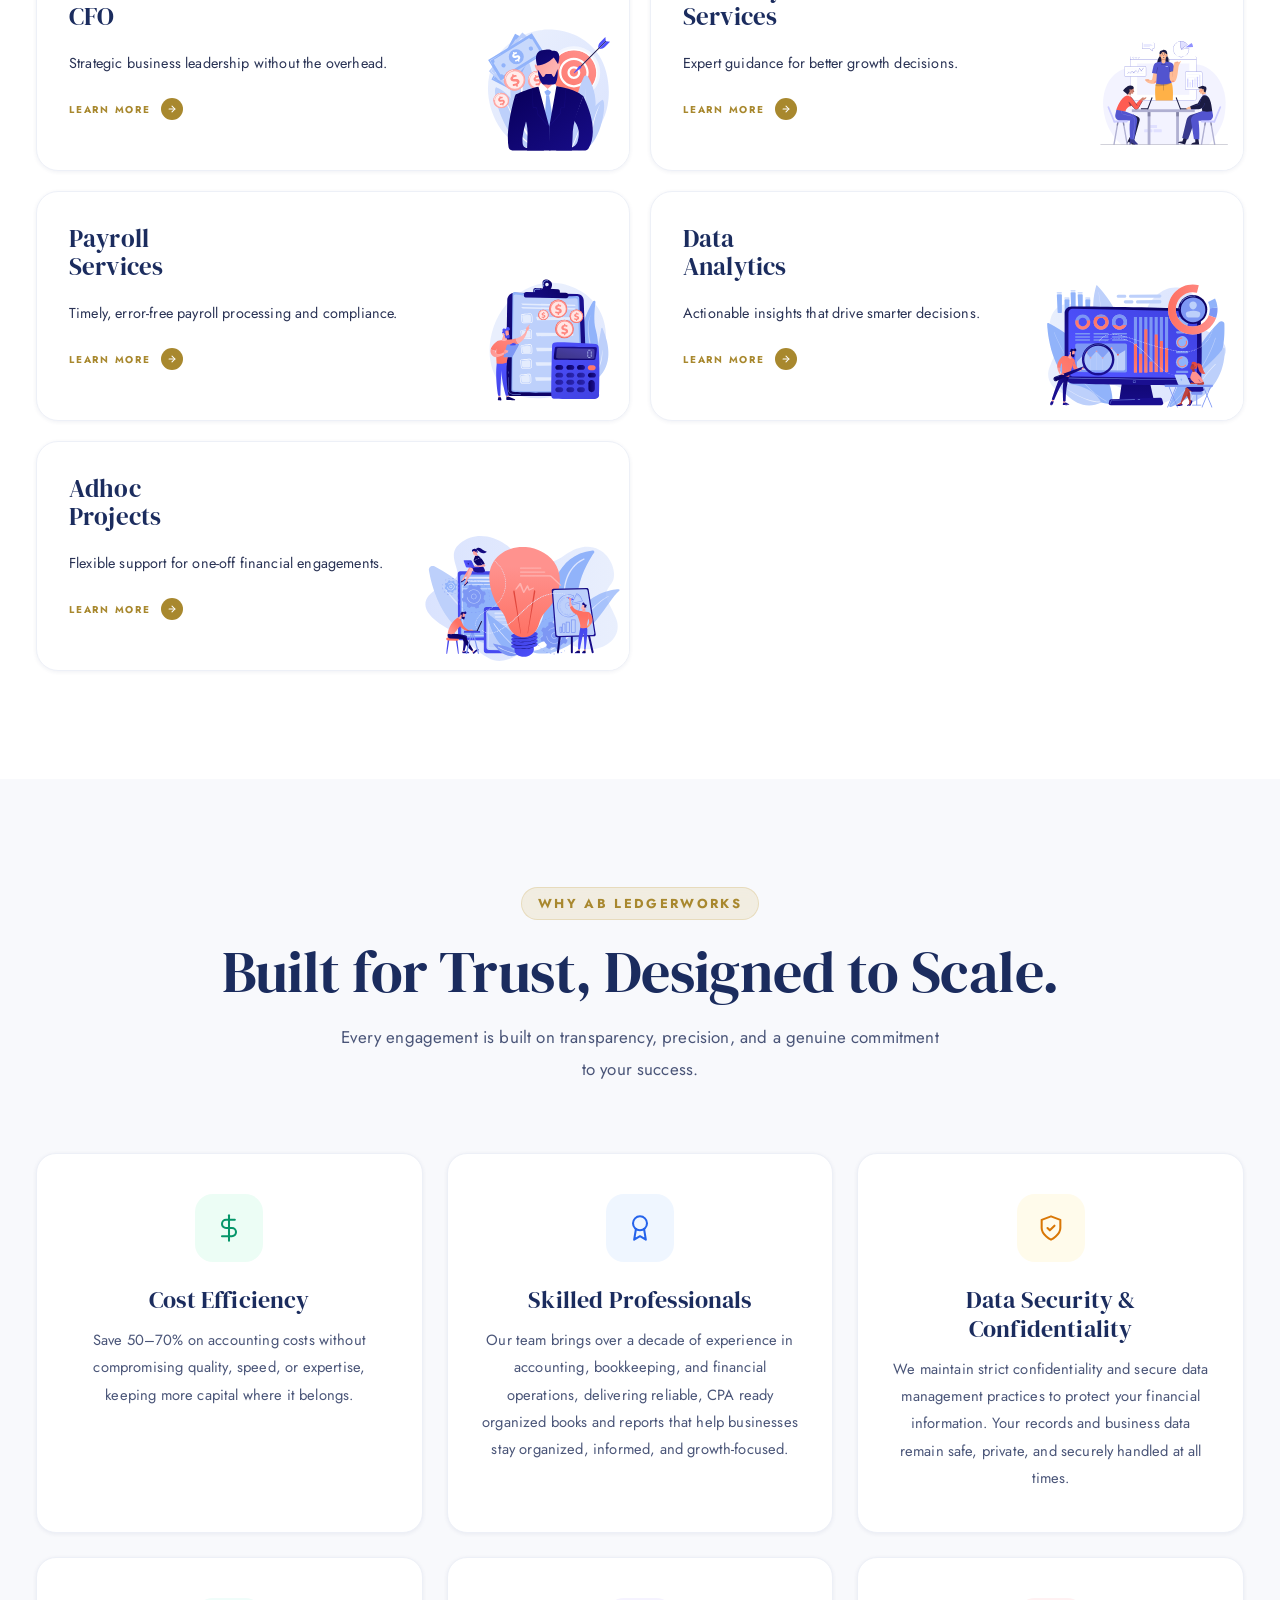
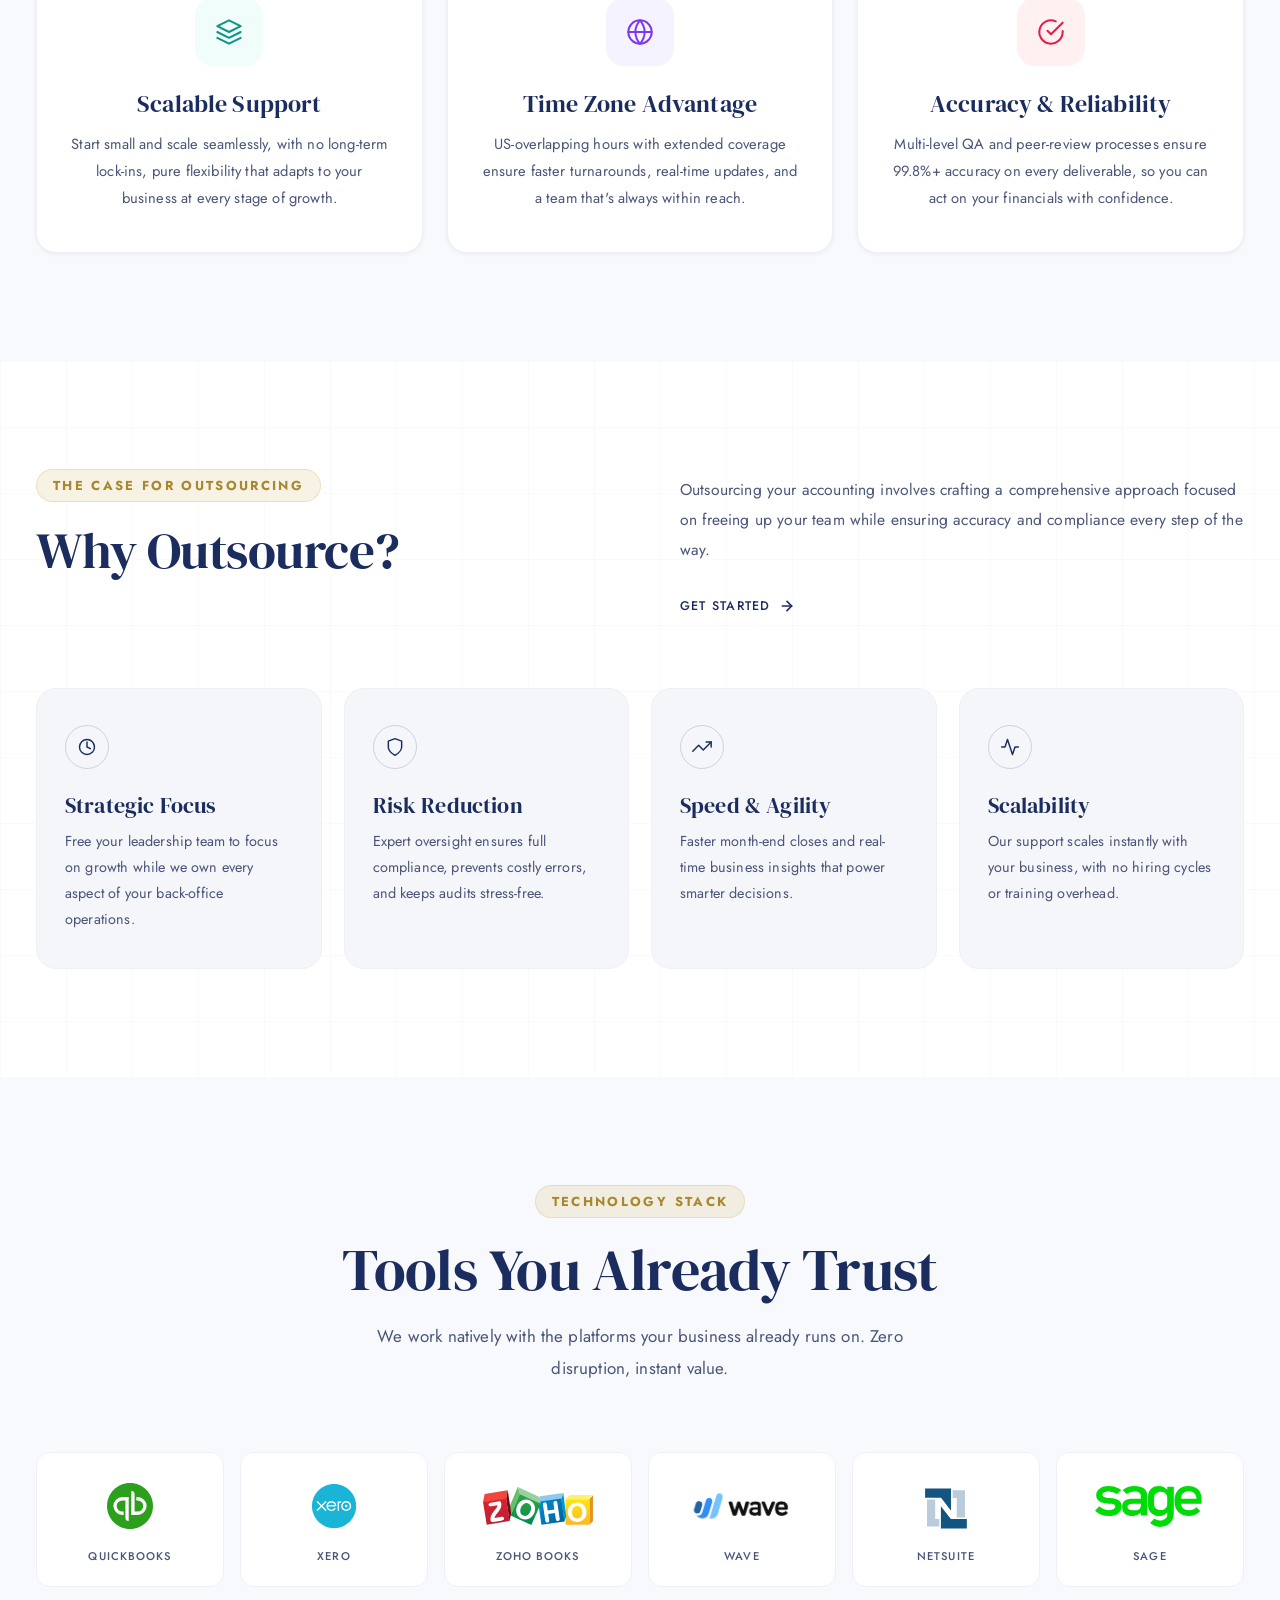
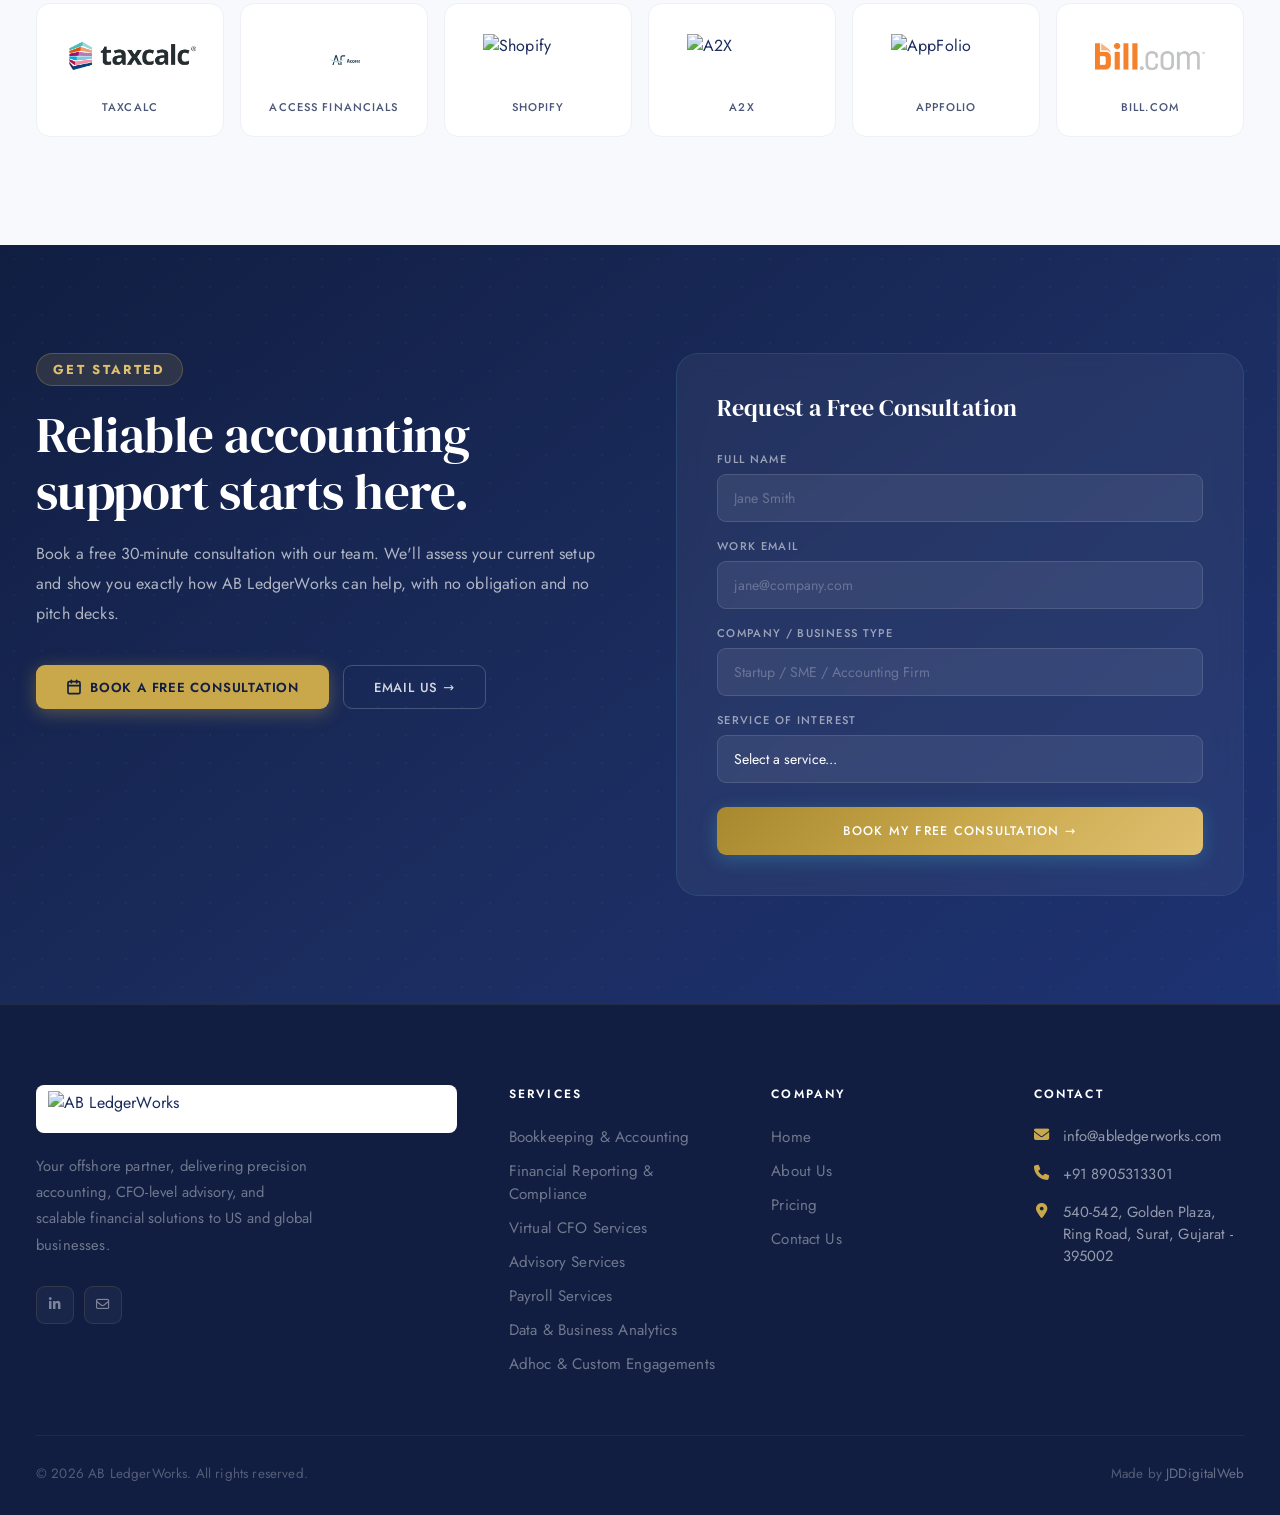
==== commit bc3648a2: "Reorder tools grid: QuickBooks and Xero first Co-Authored-By: Claude Sonnet 4.6 <noreply@anthropic.c" ====
--- a/index.html
+++ b/index.html
@@ -811,6 +811,14 @@
 
     <div class="tools-grid">
       <div class="tool-item">
+        <img src="assets/home/tools_logo/quickbooks.svg" alt="QuickBooks" class="logo-wide" loading="lazy">
+        <span class="tool-item-name">QuickBooks</span>
+      </div>
+      <div class="tool-item">
+        <img src="assets/home/tools_logo/xero.svg" alt="Xero" class="logo-wide" loading="lazy">
+        <span class="tool-item-name">Xero</span>
+      </div>
+      <div class="tool-item">
         <img src="assets/home/tools_logo/zoho.svg" alt="Zoho Books" class="logo-wide" loading="lazy">
         <span class="tool-item-name">Zoho Books</span>
       </div>
@@ -845,14 +853,6 @@
       <div class="tool-item">
         <img src="assets/home/tools_logo/appfolio.png" alt="AppFolio" class="logo-wide" loading="lazy">
         <span class="tool-item-name">AppFolio</span>
-      </div>
-      <div class="tool-item">
-        <img src="assets/home/tools_logo/quickbooks.svg" alt="QuickBooks" class="logo-wide" loading="lazy">
-        <span class="tool-item-name">QuickBooks</span>
-      </div>
-      <div class="tool-item">
-        <img src="assets/home/tools_logo/xero.svg" alt="Xero" class="logo-wide" loading="lazy">
-        <span class="tool-item-name">Xero</span>
       </div>
       <div class="tool-item">
         <img src="assets/home/tools_logo/bill_com.png" alt="Bill.com" class="logo-wide" loading="lazy">
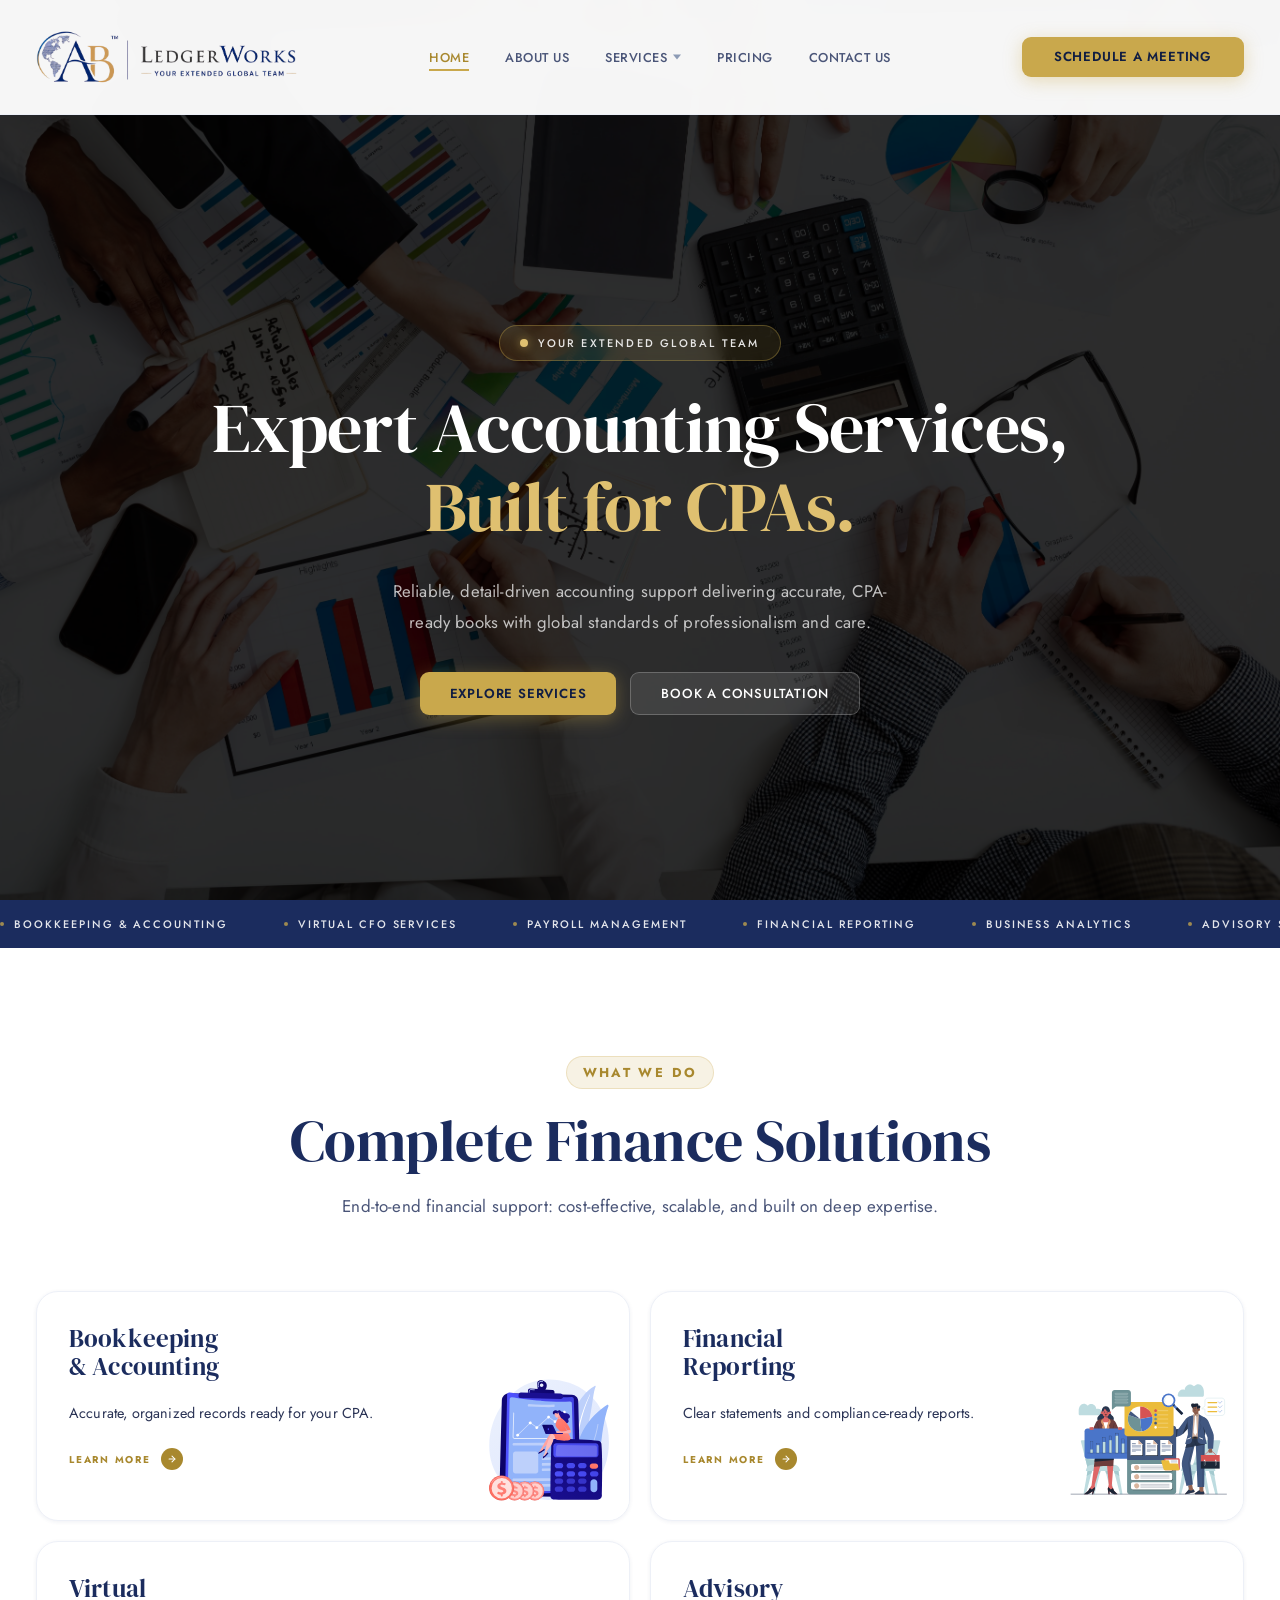
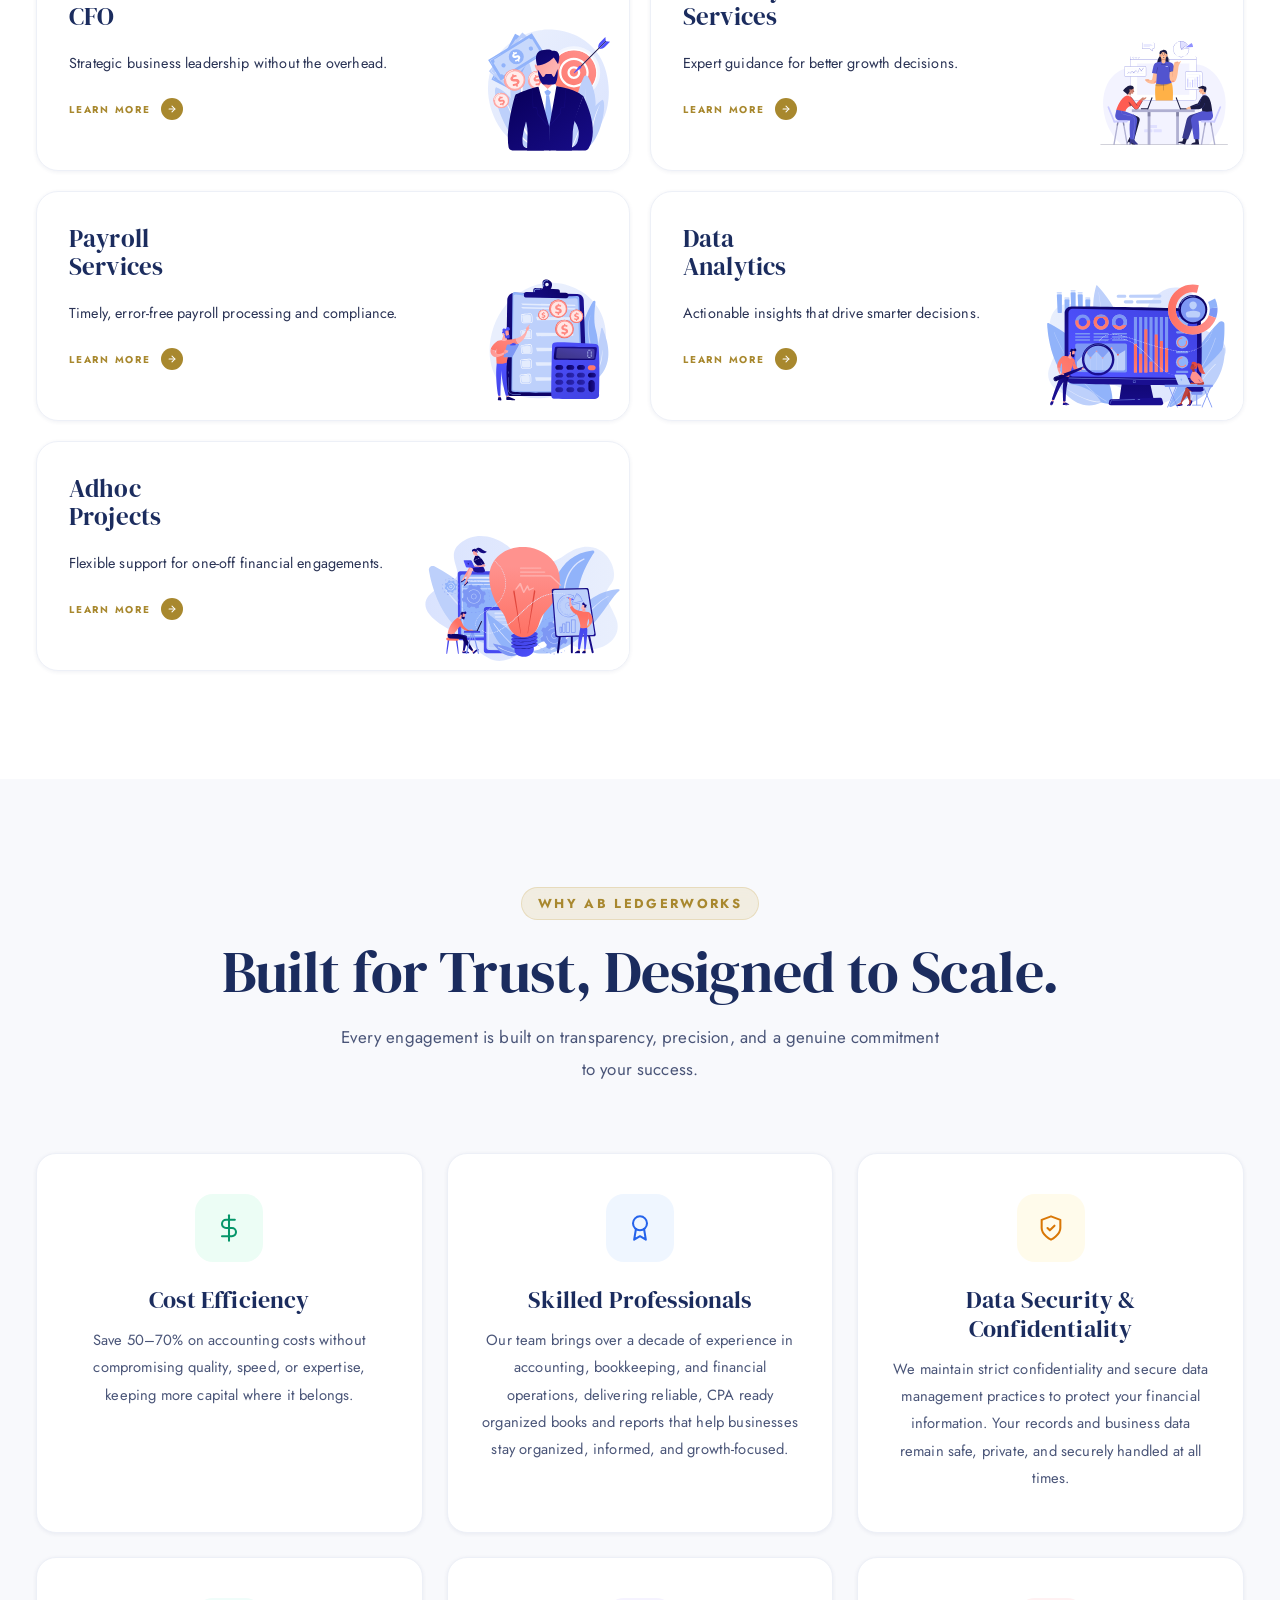
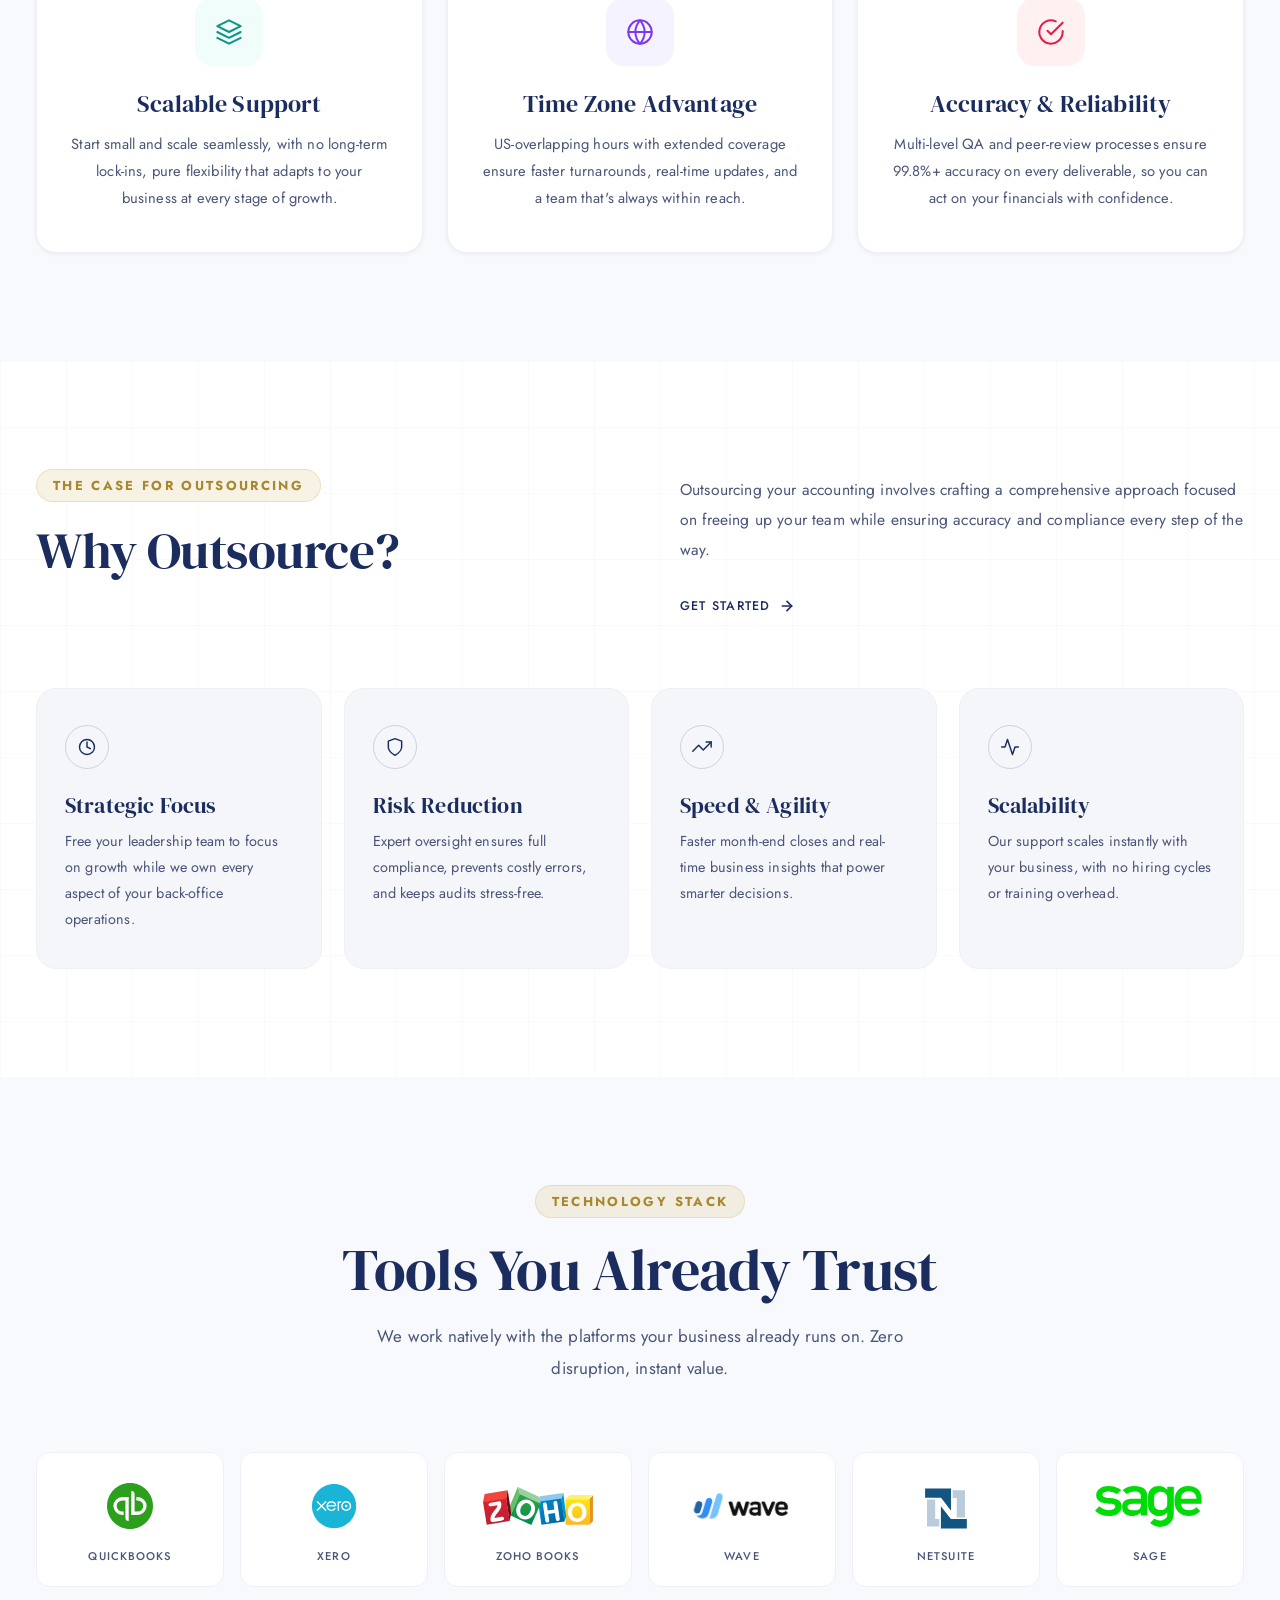
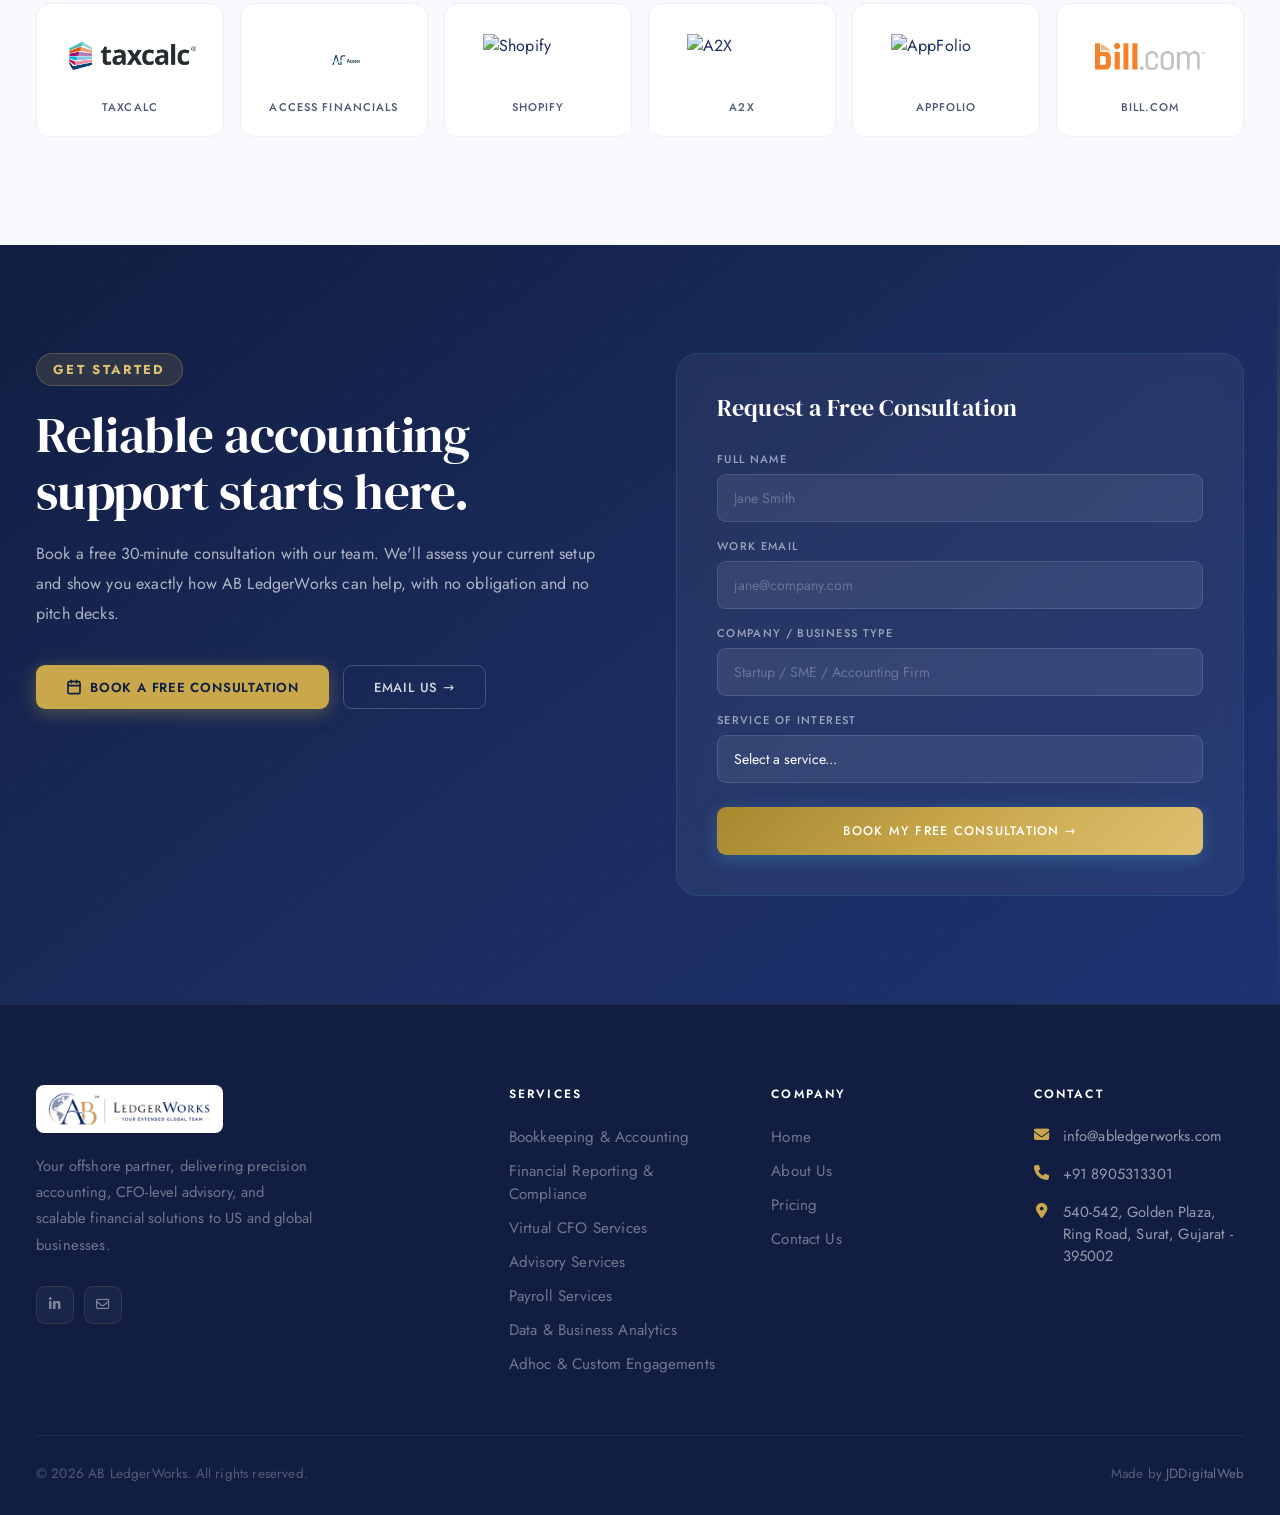
==== commit 0756ee9e: "Update index.html" ====
--- a/index.html
+++ b/index.html
@@ -488,7 +488,7 @@
     <div class="hero-content">
       <div class="hero-label hero-anim-label">Your Extended Global Team</div>
       <h1 class="hero-headline hero-anim-title">
-        Expert Financial Services,
+        Expert Accounting Services,
         <span class="hero-rotator-wrap">
           <span class="hero-rotator-item active">Delivered Offshore.</span>
           <span class="hero-rotator-item">Built for CPAs.</span>
--- a/css/global.css
+++ b/css/global.css
@@ -163,7 +163,7 @@
 nav .container { display: flex; align-items: center; justify-content: space-between; gap: 24px; }
 
 .nav-logo { display: flex; align-items: center; gap: 14px; text-decoration: none; flex-shrink: 0; order: 1; }
-.nav-logo-img { height: 48px; width: auto; object-fit: contain; }
+.nav-logo-img { height: 58px; width: auto; object-fit: contain; }
 
 .nav-links { display: flex; align-items: center; gap: 36px; list-style: none; flex: 1; justify-content: center; order: 2; }
 .nav-item { position: relative; }
@@ -311,7 +311,7 @@
 @media (max-width: 768px) {
   nav { padding: 16px 0; }
   nav .container { padding: 0 20px; }
-  .nav-logo-img { height: 36px; }
+  .nav-logo-img { height: 44px; }
   .section { padding: 72px 0; }
   .footer-top { grid-template-columns: 1fr; gap: 36px; }
   .footer-brand-desc { max-width: 100%; }
